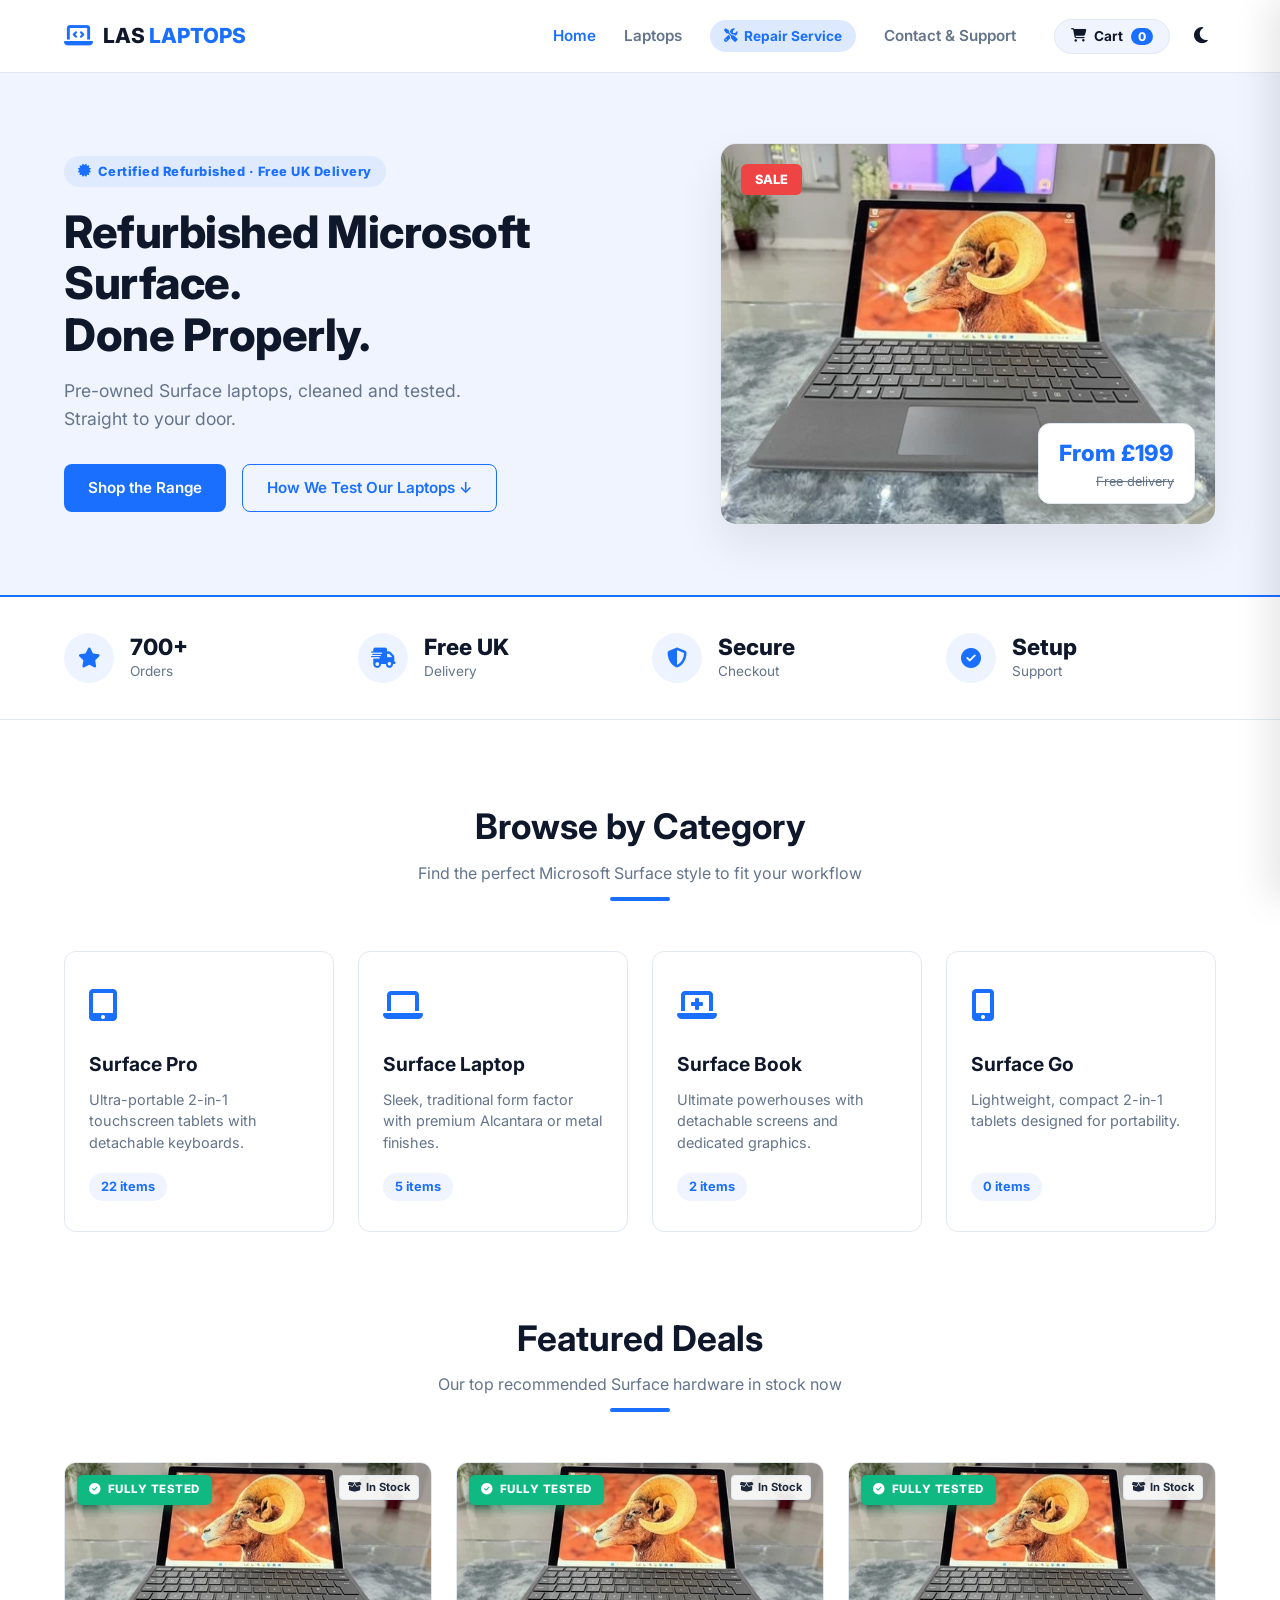
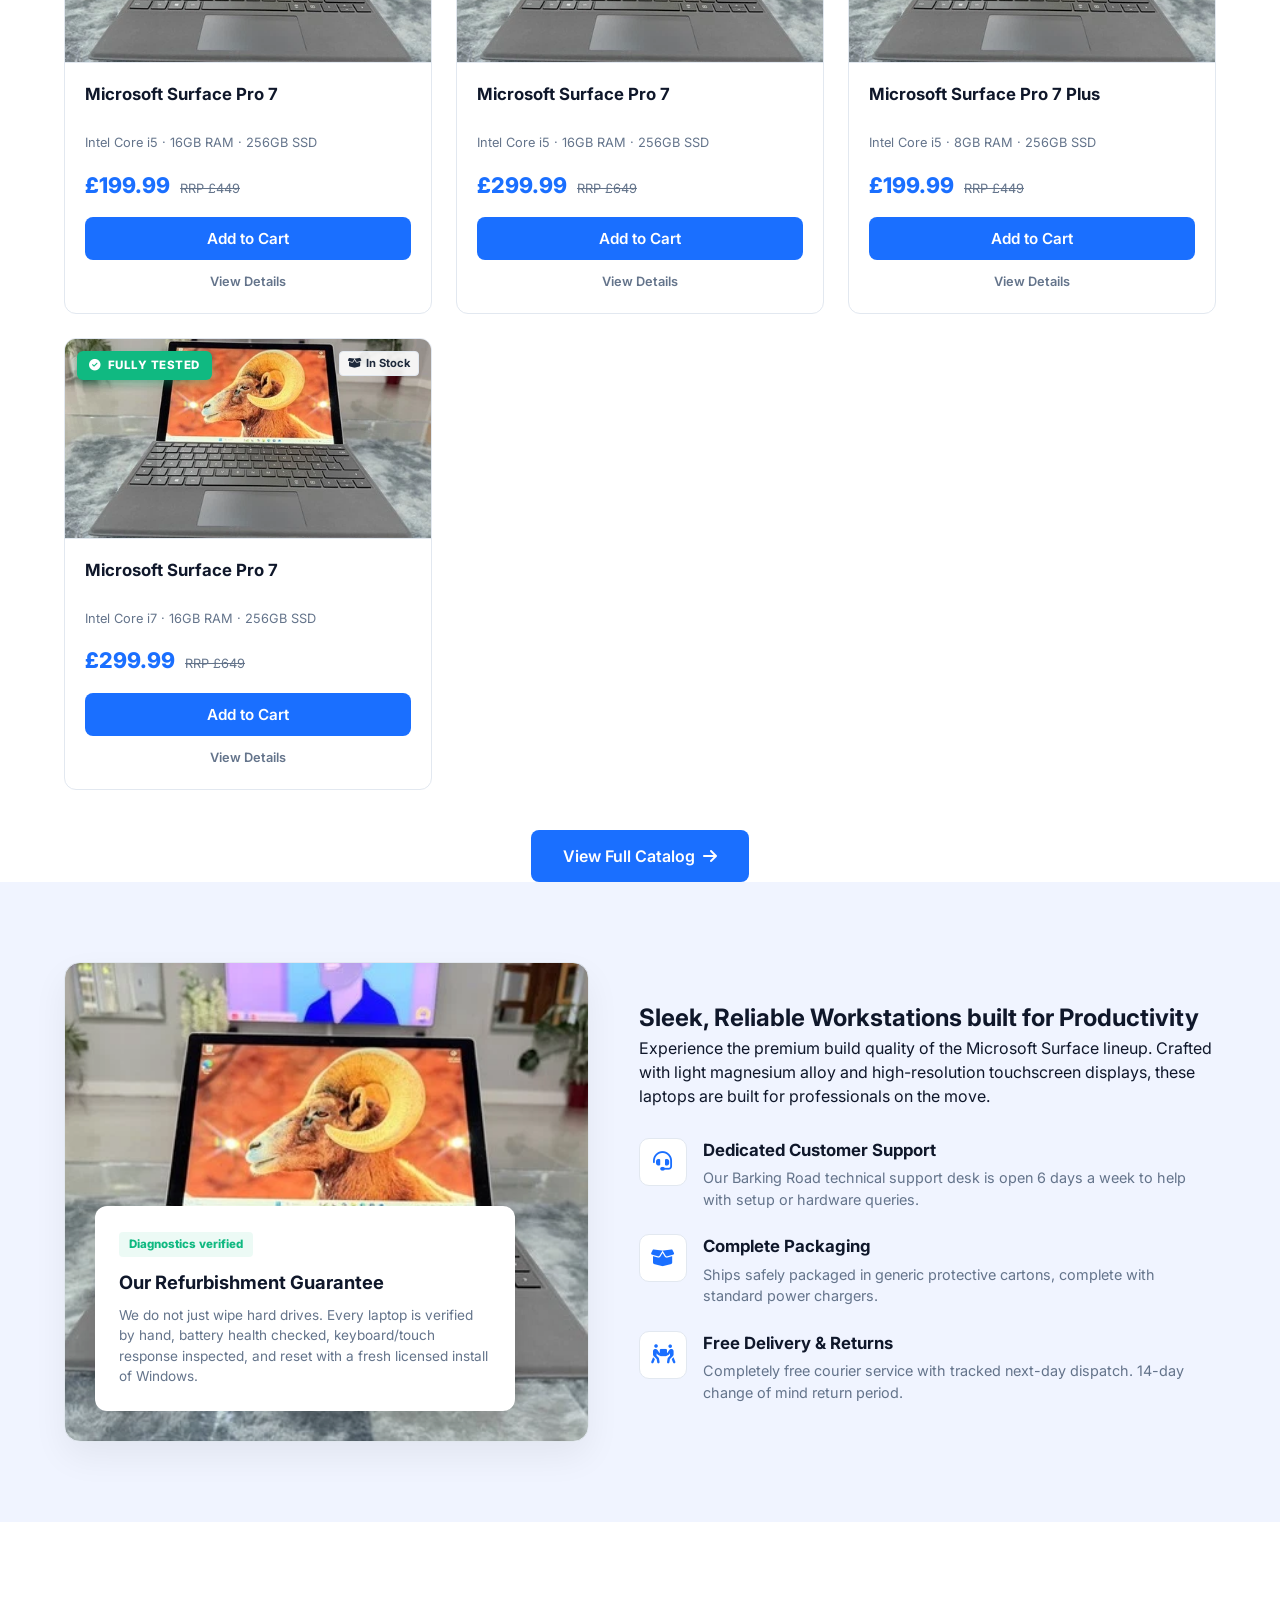
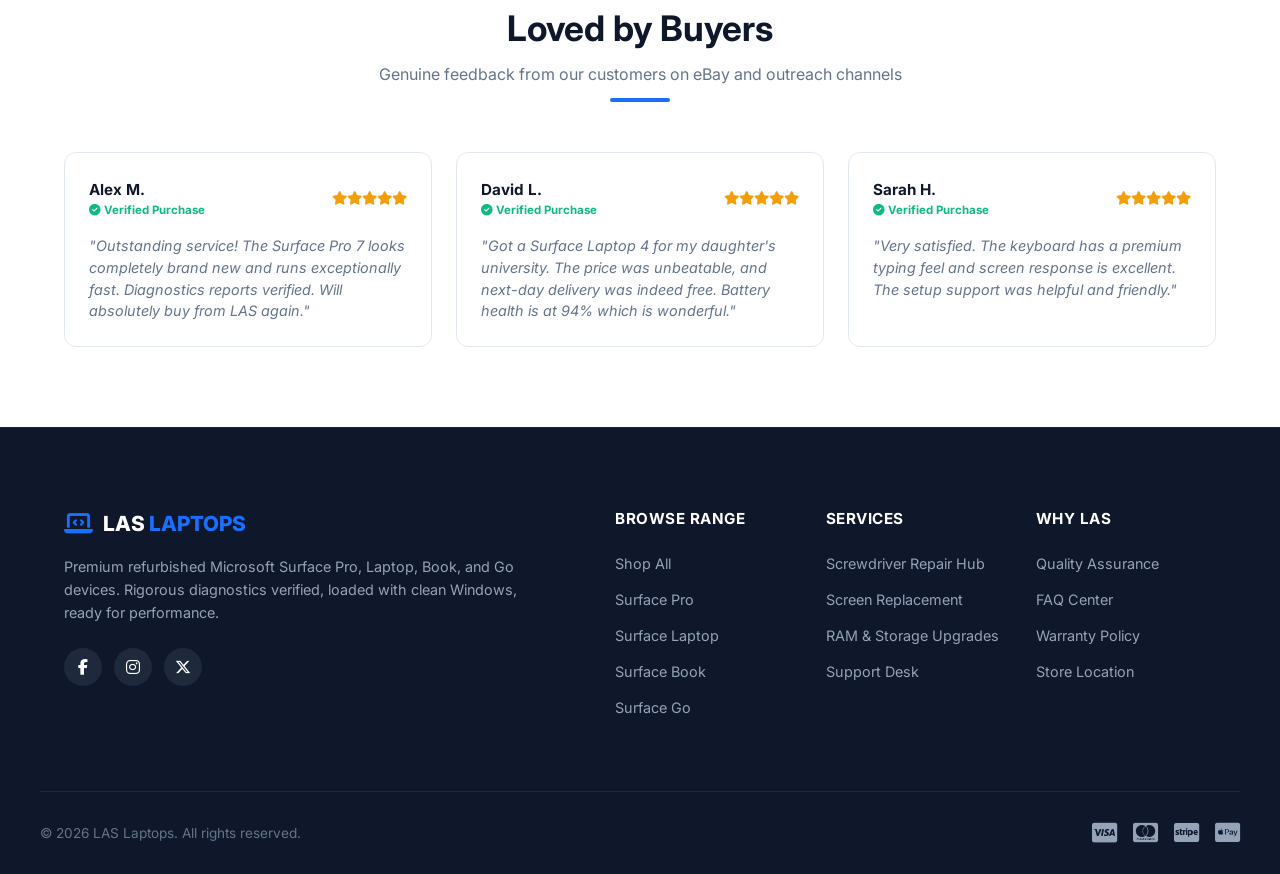
==== index.html @ d1247856 "Refactor: Update hero copy and simplify trust bar labels for a calmer, product-first tone" ====
<!DOCTYPE html>
<html lang="en">
<head>
    <meta charset="UTF-8">
    <meta name="viewport" content="width=device-width, initial-scale=1.0">
    <title>Premium Refurbished Surface Store | LAS Laptops</title>
    <meta name="description" content="Certified premium refurbished Microsoft Surface laptops. Rigorous diagnostics verified, free delivery, and setup support.">
    <!-- Fonts -->
    <link rel="preconnect" href="https://fonts.googleapis.com">
    <link rel="preconnect" href="https://fonts.gstatic.com" crossorigin>
    <link href="https://fonts.googleapis.com/css2?family=Inter:wght@300;400;500;600;700;800&display=swap" rel="stylesheet">
    <!-- Icons -->
    <link rel="stylesheet" href="https://cdnjs.cloudflare.com/ajax/libs/font-awesome/6.4.0/css/all.min.css">
    <link rel="stylesheet" href="style.css">
</head>
<body>

    <!-- Header Navigation -->
    <header class="navbar">
        <div class="container nav-container">
            <a href="index.html" class="logo">
                <i class="fa-solid fa-laptop-code"></i>
                <span>LAS <span class="accent-text">LAPTOPS</span></span>
            </a>
            
            <button class="mobile-menu-toggle" id="menuToggle" aria-label="Toggle Navigation Menu">
                <i class="fa-solid fa-bars"></i>
            </button>

            <nav class="nav-menu" id="navMenu">
                <a href="index.html" class="nav-link active">Home</a>
                <a href="shop.html" class="nav-link ">Laptops</a>
                <a href="../las-tech-repairs/index.html" class="nav-link-repair" target="_blank"><i class="fa-solid fa-screwdriver-wrench"></i> Repair Service</a>
                <a href="contact.html" class="nav-link ">Contact &amp; Support</a>
                <div class="nav-actions">
                    <button class="cart-btn" id="cartToggleBtn">
                        <i class="fa-solid fa-cart-shopping"></i> Cart <span class="cart-count-badge" id="cartBadge">0</span>
                    </button>
                    <button class="theme-toggle-btn" id="themeToggleBtn" aria-label="Toggle Dark Mode">
                        <i class="fa-solid fa-moon"></i>
                    </button>
                </div>
            </nav>
        </div>
    </header>

    <!-- Hero Section -->
    <section class="hero-section">
        <div class="container hero-grid">
            <div class="hero-text-col">
                <span class="hero-badge"><i class="fa-solid fa-certificate"></i> Certified Refurbished &middot; Free UK Delivery</span>
                <h2>Refurbished Microsoft Surface.<br>Done Properly.</h2>
                <p>Pre-owned Surface laptops, cleaned and tested.<br>Straight to your door.</p>
                <div class="hero-cta-group">
                    <a href="shop.html" class="btn btn-primary">Shop the Range</a>
                    <a href="#why-buy" class="btn btn-ghost">How We Test Our Laptops &darr;</a>
                </div>
            </div>
            
            <div class="hero-image-col">
                <div class="hero-image-container">
                    <span class="hero-image-badge">SALE</span>
                    <img src="laptop.jpg" alt="Certified Refurbished Microsoft Surface Pro" class="hero-img">
                    <div class="hero-price-chip">
                        <div class="price-chip-val">From £199</div>
                        <div class="price-chip-rrp">Free delivery</div>
                    </div>
                </div>
            </div>
        </div>
    </section>

    <!-- Trust Bar Section -->
    <section class="trust-bar">
        <div class="container trust-grid">
            <div class="trust-item">
                <div class="trust-icon-circle"><i class="fa-solid fa-star"></i></div>
                <div class="trust-content">
                    <div class="trust-number">700+</div>
                    <div class="trust-label">Orders</div>
                </div>
            </div>
            <div class="trust-item">
                <div class="trust-icon-circle"><i class="fa-solid fa-truck-fast"></i></div>
                <div class="trust-content">
                    <div class="trust-number">Free UK</div>
                    <div class="trust-label">Delivery</div>
                </div>
            </div>
            <div class="trust-item">
                <div class="trust-icon-circle"><i class="fa-solid fa-shield-halved"></i></div>
                <div class="trust-content">
                    <div class="trust-number">Secure</div>
                    <div class="trust-label">Checkout</div>
                </div>
            </div>
            <div class="trust-item">
                <div class="trust-icon-circle"><i class="fa-solid fa-circle-check"></i></div>
                <div class="trust-content">
                    <div class="trust-number">Setup</div>
                    <div class="trust-label">Support</div>
                </div>
            </div>
        </div>
    </section>

    <!-- Shop by Category Section -->
    <section class="categories-section">
        <div class="container">
            <div class="section-title-wrap text-center">
                <h2>Browse by Category</h2>
                <p>Find the perfect Microsoft Surface style to fit your workflow</p>
                <div class="accent-line"></div>
            </div>
            
            <div class="category-grid">
                <a href="surface-pro.html" class="category-card">
                    <div class="cat-icon"><i class="fa-solid fa-tablet-screen-button"></i></div>
                    <h3>Surface Pro</h3>
                    <p>Ultra-portable 2-in-1 touchscreen tablets with detachable keyboards.</p>
                    <span class="cat-count">22 items</span>
                </a>
                <a href="surface-laptop.html" class="category-card">
                    <div class="cat-icon"><i class="fa-solid fa-laptop"></i></div>
                    <h3>Surface Laptop</h3>
                    <p>Sleek, traditional form factor with premium Alcantara or metal finishes.</p>
                    <span class="cat-count">5 items</span>
                </a>
                <a href="surface-book.html" class="category-card">
                    <div class="cat-icon"><i class="fa-solid fa-laptop-medical"></i></div>
                    <h3>Surface Book</h3>
                    <p>Ultimate powerhouses with detachable screens and dedicated graphics.</p>
                    <span class="cat-count">2 items</span>
                </a>
                <a href="surface-go.html" class="category-card">
                    <div class="cat-icon"><i class="fa-solid fa-mobile-screen-button"></i></div>
                    <h3>Surface Go</h3>
                    <p>Lightweight, compact 2-in-1 tablets designed for portability.</p>
                    <span class="cat-count">0 items</span>
                </a>
            </div>
        </div>
    </section>

    <!-- Featured Deals Section -->
    <section class="featured-section">
        <div class="container">
            <div class="section-title-wrap text-center">
                <h2>Featured Deals</h2>
                <p>Our top recommended Surface hardware in stock now</p>
                <div class="accent-line"></div>
            </div>
            
            <div class="product-grid">
                
            <div class="product-card" data-category="pro" data-ram-type="16gb" data-storage-type="256gb" data-cpu-type="i5">
                <div class="card-image-wrapper">
                    <span class="condition-badge excellent"><i class="fa-solid fa-circle-check"></i> Fully Tested</span>
                    <span class="stock-badge"><i class="fa-solid fa-box-open"></i> In Stock</span>
                    <img src="https://i.ebayimg.com/images/g/8-EAAeSwCmBqEbI5/s-l500.webp" alt="Microsoft Surface Pro 7 image" class="card-img" onerror="this.src='laptop.jpg'">
                </div>
                <div class="card-body">
                    <h3 class="card-title">Microsoft Surface Pro 7</h3>
                    <div class="card-specs-summary">Intel Core i5 &middot; 16GB RAM &middot; 256GB SSD</div>
                    <div class="price-row">
                        <span class="price-val">£199.99</span>
                        <span class="price-rrp">RRP £449</span>
                    </div>
                    <div class="card-actions">
                        <button class="add-to-cart-btn btn btn-primary" data-id="63972542" data-title="Microsoft Surface Pro 7" data-price="£199.99" data-image="https://i.ebayimg.com/images/g/8-EAAeSwCmBqEbI5/s-l500.webp">Add to Cart</button>
                        <button class="view-details-link" data-title="Microsoft Surface Pro 7" data-cpu="Intel Core i5" data-ram="16GB RAM" data-storage="256GB SSD" data-condition="Fully Tested &amp; Diagnostic Cleaned" data-price="£199.99" data-rrp="£449" data-image="https://i.ebayimg.com/images/g/8-EAAeSwCmBqEbI5/s-l500.webp">View Details</button>
                    </div>
                </div>
            </div>
    
            <div class="product-card" data-category="pro" data-ram-type="16gb" data-storage-type="256gb" data-cpu-type="i5">
                <div class="card-image-wrapper">
                    <span class="condition-badge excellent"><i class="fa-solid fa-circle-check"></i> Fully Tested</span>
                    <span class="stock-badge"><i class="fa-solid fa-box-open"></i> In Stock</span>
                    <img src="https://i.ebayimg.com/images/g/-NMAAeSwVqBqCMZA/s-l500.webp" alt="Microsoft Surface Pro 7 image" class="card-img" onerror="this.src='laptop.jpg'">
                </div>
                <div class="card-body">
                    <h3 class="card-title">Microsoft Surface Pro 7</h3>
                    <div class="card-specs-summary">Intel Core i5 &middot; 16GB RAM &middot; 256GB SSD</div>
                    <div class="price-row">
                        <span class="price-val">£299.99</span>
                        <span class="price-rrp">RRP £649</span>
                    </div>
                    <div class="card-actions">
                        <button class="add-to-cart-btn btn btn-primary" data-id="8833012" data-title="Microsoft Surface Pro 7" data-price="£299.99" data-image="https://i.ebayimg.com/images/g/-NMAAeSwVqBqCMZA/s-l500.webp">Add to Cart</button>
                        <button class="view-details-link" data-title="Microsoft Surface Pro 7" data-cpu="Intel Core i5" data-ram="16GB RAM" data-storage="256GB SSD" data-condition="Fully Tested &amp; Diagnostic Cleaned" data-price="£299.99" data-rrp="£649" data-image="https://i.ebayimg.com/images/g/-NMAAeSwVqBqCMZA/s-l500.webp">View Details</button>
                    </div>
                </div>
            </div>
    
            <div class="product-card" data-category="pro" data-ram-type="8gb" data-storage-type="256gb" data-cpu-type="i5">
                <div class="card-image-wrapper">
                    <span class="condition-badge excellent"><i class="fa-solid fa-circle-check"></i> Fully Tested</span>
                    <span class="stock-badge"><i class="fa-solid fa-box-open"></i> In Stock</span>
                    <img src="https://i.ebayimg.com/images/g/E4QAAeSwcnFp48Qd/s-l500.webp" alt="Microsoft Surface Pro 7 Plus image" class="card-img" onerror="this.src='laptop.jpg'">
                </div>
                <div class="card-body">
                    <h3 class="card-title">Microsoft Surface Pro 7 Plus</h3>
                    <div class="card-specs-summary">Intel Core i5 &middot; 8GB RAM &middot; 256GB SSD</div>
                    <div class="price-row">
                        <span class="price-val">£199.99</span>
                        <span class="price-rrp">RRP £449</span>
                    </div>
                    <div class="card-actions">
                        <button class="add-to-cart-btn btn btn-primary" data-id="21987517" data-title="Microsoft Surface Pro 7 Plus" data-price="£199.99" data-image="https://i.ebayimg.com/images/g/E4QAAeSwcnFp48Qd/s-l500.webp">Add to Cart</button>
                        <button class="view-details-link" data-title="Microsoft Surface Pro 7 Plus" data-cpu="Intel Core i5" data-ram="8GB RAM" data-storage="256GB SSD" data-condition="Fully Tested &amp; Diagnostic Cleaned" data-price="£199.99" data-rrp="£449" data-image="https://i.ebayimg.com/images/g/E4QAAeSwcnFp48Qd/s-l500.webp">View Details</button>
                    </div>
                </div>
            </div>
    
            <div class="product-card" data-category="pro" data-ram-type="16gb" data-storage-type="256gb" data-cpu-type="i7">
                <div class="card-image-wrapper">
                    <span class="condition-badge excellent"><i class="fa-solid fa-circle-check"></i> Fully Tested</span>
                    <span class="stock-badge"><i class="fa-solid fa-box-open"></i> In Stock</span>
                    <img src="https://i.ebayimg.com/images/g/xScAAeSwCB9p44eX/s-l500.webp" alt="Microsoft Surface Pro 7 image" class="card-img" onerror="this.src='laptop.jpg'">
                </div>
                <div class="card-body">
                    <h3 class="card-title">Microsoft Surface Pro 7</h3>
                    <div class="card-specs-summary">Intel Core i7 &middot; 16GB RAM &middot; 256GB SSD</div>
                    <div class="price-row">
                        <span class="price-val">£299.99</span>
                        <span class="price-rrp">RRP £649</span>
                    </div>
                    <div class="card-actions">
                        <button class="add-to-cart-btn btn btn-primary" data-id="15209810" data-title="Microsoft Surface Pro 7" data-price="£299.99" data-image="https://i.ebayimg.com/images/g/xScAAeSwCB9p44eX/s-l500.webp">Add to Cart</button>
                        <button class="view-details-link" data-title="Microsoft Surface Pro 7" data-cpu="Intel Core i7" data-ram="16GB RAM" data-storage="256GB SSD" data-condition="Fully Tested &amp; Diagnostic Cleaned" data-price="£299.99" data-rrp="£649" data-image="https://i.ebayimg.com/images/g/xScAAeSwCB9p44eX/s-l500.webp">View Details</button>
                    </div>
                </div>
            </div>
    
            </div>
            
            <div class="text-center section-action">
                <a href="shop.html" class="btn btn-primary btn-large">View Full Catalog <i class="fa-solid fa-arrow-right"></i></a>
            </div>
        </div>
    </section>

    <!-- Trust / Why Buy Section -->
    <section class="why-buy-section" id="why-buy">
        <div class="container why-grid">
            <div class="why-image-col">
                <div class="why-card">
                    <div class="why-badge">Diagnostics verified</div>
                    <h4>Our Refurbishment Guarantee</h4>
                    <p>We do not just wipe hard drives. Every laptop is verified by hand, battery health checked, keyboard/touch response inspected, and reset with a fresh licensed install of Windows.</p>
                </div>
            </div>
            
            <div class="why-content-col">
                <h2>Sleek, Reliable Workstations built for Productivity</h2>
                <p>Experience the premium build quality of the Microsoft Surface lineup. Crafted with light magnesium alloy and high-resolution touchscreen displays, these laptops are built for professionals on the move.</p>
                
                <div class="benefit-rows">
                    <div class="benefit-row">
                        <div class="benefit-icon"><i class="fa-solid fa-headset"></i></div>
                        <div>
                            <h4>Dedicated Customer Support</h4>
                            <p>Our Barking Road technical support desk is open 6 days a week to help with setup or hardware queries.</p>
                        </div>
                    </div>
                    <div class="benefit-row">
                        <div class="benefit-icon"><i class="fa-solid fa-box-open"></i></div>
                        <div>
                            <h4>Complete Packaging</h4>
                            <p>Ships safely packaged in generic protective cartons, complete with standard power chargers.</p>
                        </div>
                    </div>
                    <div class="benefit-row">
                        <div class="benefit-icon"><i class="fa-solid fa-people-carry-box"></i></div>
                        <div>
                            <h4>Free Delivery &amp; Returns</h4>
                            <p>Completely free courier service with tracked next-day dispatch. 14-day change of mind return period.</p>
                        </div>
                    </div>
                </div>
            </div>
        </div>
    </section>

    <!-- Reviews Section -->
    <section class="reviews-section">
        <div class="container">
            <div class="section-title-wrap text-center">
                <h2>Loved by Buyers</h2>
                <p>Genuine feedback from our customers on eBay and outreach channels</p>
                <div class="accent-line"></div>
            </div>
            
            <div class="reviews-grid">
                <div class="review-card">
                    <div class="review-header">
                        <div class="reviewer-info">
                            <span class="reviewer-name">Alex M.</span>
                            <span class="review-verified"><i class="fa-solid fa-circle-check"></i> Verified Purchase</span>
                        </div>
                        <div class="review-rating"><i class="fa-solid fa-star"></i><i class="fa-solid fa-star"></i><i class="fa-solid fa-star"></i><i class="fa-solid fa-star"></i><i class="fa-solid fa-star"></i></div>
                    </div>
                    <p class="review-text">"Outstanding service! The Surface Pro 7 looks completely brand new and runs exceptionally fast. Diagnostics reports verified. Will absolutely buy from LAS again."</p>
                </div>
                
                <div class="review-card">
                    <div class="review-header">
                        <div class="reviewer-info">
                            <span class="reviewer-name">David L.</span>
                            <span class="review-verified"><i class="fa-solid fa-circle-check"></i> Verified Purchase</span>
                        </div>
                        <div class="review-rating"><i class="fa-solid fa-star"></i><i class="fa-solid fa-star"></i><i class="fa-solid fa-star"></i><i class="fa-solid fa-star"></i><i class="fa-solid fa-star"></i></div>
                    </div>
                    <p class="review-text">"Got a Surface Laptop 4 for my daughter's university. The price was unbeatable, and next-day delivery was indeed free. Battery health is at 94% which is wonderful."</p>
                </div>
                
                <div class="review-card">
                    <div class="review-header">
                        <div class="reviewer-info">
                            <span class="reviewer-name">Sarah H.</span>
                            <span class="review-verified"><i class="fa-solid fa-circle-check"></i> Verified Purchase</span>
                        </div>
                        <div class="review-rating"><i class="fa-solid fa-star"></i><i class="fa-solid fa-star"></i><i class="fa-solid fa-star"></i><i class="fa-solid fa-star"></i><i class="fa-solid fa-star"></i></div>
                    </div>
                    <p class="review-text">"Very satisfied. The keyboard has a premium typing feel and screen response is excellent. The setup support was helpful and friendly."</p>
                </div>
            </div>
        </div>
    </section>
    
    <!-- Footer Section -->
    <footer class="footer">
        <div class="container footer-grid">
            <div class="footer-col brand-col">
                <a href="index.html" class="footer-logo">
                    <i class="fa-solid fa-laptop-code"></i>
                    <span>LAS <span class="accent-text">LAPTOPS</span></span>
                </a>
                <p class="footer-desc">Premium refurbished Microsoft Surface Pro, Laptop, Book, and Go devices. Rigorous diagnostics verified, loaded with clean Windows, ready for performance.</p>
                <div class="social-links">
                    <a href="#" aria-label="Facebook"><i class="fa-brands fa-facebook-f"></i></a>
                    <a href="#" aria-label="Instagram"><i class="fa-brands fa-instagram"></i></a>
                    <a href="#" aria-label="Twitter"><i class="fa-brands fa-x-twitter"></i></a>
                </div>
            </div>
            
            <div class="footer-right-col">
                <div class="footer-col">
                    <h4>Browse Range</h4>
                    <ul class="footer-links">
                        <li><a href="shop.html">Shop All</a></li>
                        <li><a href="surface-pro.html">Surface Pro</a></li>
                        <li><a href="surface-laptop.html">Surface Laptop</a></li>
                        <li><a href="surface-book.html">Surface Book</a></li>
                        <li><a href="surface-go.html">Surface Go</a></li>
                    </ul>
                </div>
                
                <div class="footer-col">
                    <h4>Services</h4>
                    <ul class="footer-links">
                        <li><a href="../las-tech-repairs/index.html">Screwdriver Repair Hub</a></li>
                        <li><a href="../las-tech-repairs/laptop-screen.html">Screen Replacement</a></li>
                        <li><a href="../las-tech-repairs/slow-performance.html">RAM &amp; Storage Upgrades</a></li>
                        <li><a href="contact.html">Support Desk</a></li>
                    </ul>
                </div>
                
                <div class="footer-col">
                    <h4>Why LAS</h4>
                    <ul class="footer-links">
                        <li><a href="index.html#why-buy">Quality Assurance</a></li>
                        <li><a href="contact.html#faqs">FAQ Center</a></li>
                        <li><a href="contact.html">Warranty Policy</a></li>
                        <li><a href="contact.html">Store Location</a></li>
                    </ul>
                </div>
            </div>
        </div>
        
        <div class="container footer-bottom">
            <div class="footer-bottom-content">
                <p>&copy; 2026 LAS Laptops. All rights reserved.</p>
                <div class="payment-methods">
                    <i class="fa-brands fa-cc-visa"></i>
                    <i class="fa-brands fa-cc-mastercard"></i>
                    <i class="fa-brands fa-cc-stripe"></i>
                    <i class="fa-brands fa-cc-apple-pay"></i>
                </div>
            </div>
        </div>
    </footer>

    <!-- Cart Drawer -->
    <div class="cart-overlay" id="cartOverlay"></div>
    <div class="cart-drawer" id="cartDrawer">
        <div class="cart-header">
            <h3>Shopping Cart (<span id="cartCountHeader">0</span>)</h3>
            <button class="cart-close" id="cartDrawerClose" aria-label="Close Cart"><i class="fa-solid fa-xmark"></i></button>
        </div>
        
        <div class="cart-items-wrapper" id="cartItemsList">
            <!-- Dynamically populated -->
            <div class="cart-empty-message">Your cart is empty.</div>
        </div>
        
        <div class="cart-footer">
            <div class="cart-summary-row">
                <span>Subtotal</span>
                <span class="cart-subtotal-val" id="cartSubtotal">£0.00</span>
            </div>
            <p class="cart-disclaimer">Free next-day delivery applied. Taxes calculated at checkout.</p>
            <button class="checkout-btn" id="stripeCheckoutBtn">Proceed to Checkout <i class="fa-solid fa-arrow-right"></i></button>
        </div>
    </div>

    <!-- Product Detail Modal -->
    <div class="details-modal" id="detailsModal">
        <div class="modal-content">
            <button class="modal-close" id="modalCloseBtn" aria-label="Close Details"><i class="fa-solid fa-xmark"></i></button>
            <div class="modal-grid">
                <div class="modal-image-col">
                    <img id="modalProductImage" src="laptop.jpg" alt="Product Image">
                </div>
                <div class="modal-info-col">
                    <span class="modal-badge"><i class="fa-solid fa-circle-check"></i> Fully Tested</span>
                    <h3 id="modalTitle">Microsoft Surface Laptop</h3>
                    <div class="modal-price-row">
                        <span class="modal-price" id="modalPrice">£299.99</span>
                        <span class="modal-rrp" id="modalRrp">RRP £649</span>
                    </div>
                    
                    <div class="specs-box">
                        <h4>Diagnostics &amp; Hardware Specs</h4>
                        <ul class="specs-list">
                            <li><i class="fa-solid fa-microchip"></i> <strong>Processor:</strong> <span id="modalCpu">Intel Core i5</span></li>
                            <li><i class="fa-solid fa-memory"></i> <strong>Memory:</strong> <span id="modalRam">16GB RAM</span></li>
                            <li><i class="fa-solid fa-hard-drive"></i> <strong>Storage:</strong> <span id="modalStorage">256GB SSD</span></li>
                            <li><i class="fa-solid fa-shield"></i> <strong>Diagnostics:</strong> <span id="modalCondition">Rigorous Verification Complete</span></li>
                            <li><i class="fa-solid fa-circle-check"></i> <strong>OS:</strong> <span>Windows pre-installed &amp; activated</span></li>
                            <li><i class="fa-solid fa-truck-fast"></i> <strong>Delivery:</strong> <span>Free Next-Day Shipping</span></li>
                        </ul>
                    </div>

                    <button class="btn btn-primary modal-add-btn" id="modalAddBtn">Add to Cart</button>
                </div>
            </div>
        </div>
    </div>

    <!-- Cart Script -->
    <script>
        // Shared Shopping Cart Logic
        let cart = JSON.parse(localStorage.getItem('las_cart')) || [];

        const cartToggleBtn = document.getElementById('cartToggleBtn');
        const cartDrawer = document.getElementById('cartDrawer');
        const cartDrawerClose = document.getElementById('cartDrawerClose');
        const cartOverlay = document.getElementById('cartOverlay');
        const cartBadge = document.getElementById('cartBadge');
        const cartCountHeader = document.getElementById('cartCountHeader');
        const cartItemsList = document.getElementById('cartItemsList');
        const cartSubtotal = document.getElementById('cartSubtotal');
        const stripeCheckoutBtn = document.getElementById('stripeCheckoutBtn');

        const detailsModal = document.getElementById('detailsModal');
        const modalCloseBtn = document.getElementById('modalCloseBtn');
        const modalTitle = document.getElementById('modalTitle');
        const modalCpu = document.getElementById('modalCpu');
        const modalRam = document.getElementById('modalRam');
        const modalStorage = document.getElementById('modalStorage');
        const modalCondition = document.getElementById('modalCondition');
        const modalPrice = document.getElementById('modalPrice');
        const modalRrp = document.getElementById('modalRrp');
        const modalProductImage = document.getElementById('modalProductImage');
        const modalAddBtn = document.getElementById('modalAddBtn');

        const themeToggleBtn = document.getElementById('themeToggleBtn');
        const menuToggle = document.getElementById('menuToggle');
        const navMenu = document.getElementById('navMenu');

        // Theme Switcher
        if (localStorage.getItem('las_theme') === 'dark') {
            document.body.classList.add('dark');
            themeToggleBtn.innerHTML = '<i class="fa-solid fa-sun"></i>';
        }

        themeToggleBtn.addEventListener('click', () => {
            document.body.classList.toggle('dark');
            if (document.body.classList.contains('dark')) {
                localStorage.setItem('las_theme', 'dark');
                themeToggleBtn.innerHTML = '<i class="fa-solid fa-sun"></i>';
            } else {
                localStorage.setItem('las_theme', 'light');
                themeToggleBtn.innerHTML = '<i class="fa-solid fa-moon"></i>';
            }
        });

        // Mobile Nav Menu
        menuToggle.addEventListener('click', () => {
            navMenu.classList.toggle('active');
            menuToggle.querySelector('i').classList.toggle('fa-bars');
            menuToggle.querySelector('i').classList.toggle('fa-xmark');
        });

        function saveCart() {
            localStorage.setItem('las_cart', JSON.stringify(cart));
            updateCartUI();
        }

        function addToCart(id, title, price, image) {
            const priceVal = parseFloat(price.replace('£', ''));
            const existingIndex = cart.findIndex(item => item.id === id);
            
            if (existingIndex > -1) {
                cart[existingIndex].quantity += 1;
            } else {
                cart.push({ id, title, price: priceVal, image, quantity: 1 });
            }

            // Animate Badge
            cartBadge.classList.remove('pulse-anim');
            void cartBadge.offsetWidth; // Trigger reflow
            cartBadge.classList.add('pulse-anim');

            saveCart();
            openCartDrawer();
        }

        function removeFromCart(id) {
            cart = cart.filter(item => item.id !== id);
            saveCart();
        }

        function updateQuantity(id, change) {
            const index = cart.findIndex(item => item.id === id);
            if (index > -1) {
                cart[index].quantity += change;
                if (cart[index].quantity <= 0) {
                    cart.splice(index, 1);
                }
                saveCart();
            }
        }

        function updateCartUI() {
            const totalItems = cart.reduce((sum, item) => sum + item.quantity, 0);
            cartBadge.textContent = totalItems;
            cartCountHeader.textContent = totalItems;

            if (cart.length === 0) {
                cartItemsList.innerHTML = '<div class="cart-empty-message">Your cart is empty.</div>';
                cartSubtotal.textContent = '£0.00';
                return;
            }

            let subtotal = 0;
            let listHTML = '';

            cart.forEach(item => {
                const itemTotal = item.price * item.quantity;
                subtotal += itemTotal;
                listHTML += `
                    <div class="cart-item">
                        <img src="${item.image}" alt="${item.title}" onerror="this.src='laptop.jpg'">
                        <div class="cart-item-info">
                            <h5>${item.title}</h5>
                            <div class="cart-item-price">£${item.price.toFixed(2)}</div>
                            <div class="cart-item-qty-row">
                                <button class="qty-btn" onclick="updateQuantity('${item.id}', -1)">-</button>
                                <span>${item.quantity}</span>
                                <button class="qty-btn" onclick="updateQuantity('${item.id}', 1)">+</button>
                            </div>
                        </div>
                        <button class="cart-item-remove" onclick="removeFromCart('${item.id}')" aria-label="Remove item"><i class="fa-solid fa-trash-can"></i></button>
                    </div>
                `;
            });

            cartItemsList.innerHTML = listHTML;
            cartSubtotal.textContent = `£${subtotal.toFixed(2)}`;
        }

        function openCartDrawer() {
            cartDrawer.classList.add('open');
            cartOverlay.classList.add('active');
        }

        function closeCartDrawer() {
            cartDrawer.classList.remove('open');
            cartOverlay.classList.remove('active');
        }

        cartToggleBtn.addEventListener('click', openCartDrawer);
        cartDrawerClose.addEventListener('click', closeCartDrawer);
        cartOverlay.addEventListener('click', closeCartDrawer);

        // Bind standard card add to cart buttons
        document.querySelectorAll('.add-to-cart-btn').forEach(btn => {
            btn.addEventListener('click', () => {
                const id = btn.getAttribute('data-id');
                const title = btn.getAttribute('data-title');
                const price = btn.getAttribute('data-price');
                const image = btn.getAttribute('data-image');
                addToCart(id, title, price, image);
            });
        });

        stripeCheckoutBtn.addEventListener('click', () => {
            if (cart.length === 0) {
                alert('Your cart is empty.');
                return;
            }
            alert(`Connecting securely to Stripe to complete purchase of ${cartSubtotal.textContent}...`);
        });

        // 6. SPEC MODAL LOGIC
        let modalActiveProduct = {};

        document.querySelectorAll('.view-details-link').forEach(link => {
            link.addEventListener('click', () => {
                const card = link.closest('.product-card');
                const addBtn = card.querySelector('.add-to-cart-btn');
                
                modalActiveProduct = {
                    id: addBtn.getAttribute('data-id'),
                    title: addBtn.getAttribute('data-title'),
                    price: addBtn.getAttribute('data-price'),
                    image: addBtn.getAttribute('data-image')
                };

                modalTitle.textContent = link.getAttribute('data-title');
                modalCpu.textContent = link.getAttribute('data-cpu');
                modalRam.textContent = link.getAttribute('data-ram');
                modalStorage.textContent = link.getAttribute('data-storage');
                modalCondition.textContent = link.getAttribute('data-condition');
                modalPrice.textContent = link.getAttribute('data-price');
                modalRrp.textContent = 'RRP ' + link.getAttribute('data-rrp');
                modalProductImage.src = link.getAttribute('data-image');

                detailsModal.classList.add('active');
            });
        });

        function closeDetailsModal() {
            detailsModal.classList.remove('active');
        }

        modalCloseBtn.addEventListener('click', closeDetailsModal);
        detailsModal.addEventListener('click', (e) => {
            if (e.target === detailsModal) closeDetailsModal();
        });

        modalAddBtn.addEventListener('click', () => {
            addToCart(
                modalActiveProduct.id,
                modalActiveProduct.title,
                modalActiveProduct.price,
                modalActiveProduct.image
            );
            closeDetailsModal();
        });

        // Initial trigger
        saveCart();
    </script>
</body>
</html>
---- style.css ----
/* CSS VARIABLE SYSTEM */
:root {
    --bg-body: #ffffff;
    --bg-card: #ffffff;
    --bg-section: #f0f4ff;
    --border-color: #e2e8f0;
    
    --primary: #1A6FFF;
    --primary-hover: #0f58d6;
    --primary-glow: rgba(26, 111, 255, 0.15);
    
    --text-main: #0f172a;
    --text-muted: #64748b;
    
    --badge-excellent-bg: rgba(16, 185, 129, 0.08);
    --badge-excellent-text: #10b981;
    --badge-like-new-bg: rgba(26, 111, 255, 0.08);
    --badge-like-new-text: #1A6FFF;
    --badge-good-bg: rgba(245, 158, 11, 0.08);
    --badge-good-text: #f59e0b;
    
    --font-family: 'Inter', sans-serif;
}

body.dark {
    --bg-body: #0f0f0f;
    --bg-card: #181818;
    --bg-section: #191c25;
    --border-color: #2b2b2b;
    
    --text-main: #f8fafc;
    --text-muted: #94a3b8;
    
    --badge-excellent-bg: rgba(16, 185, 129, 0.15);
    --badge-like-new-bg: rgba(26, 111, 255, 0.15);
    --badge-good-bg: rgba(245, 158, 11, 0.15);
}

/* RESET & CORE GLOBALS */
* {
    margin: 0;
    padding: 0;
    box-sizing: border-box;
}

html {
    scroll-behavior: smooth;
}

body {
    background-color: var(--bg-body);
    color: var(--text-main);
    font-family: var(--font-family);
    line-height: 1.5;
    transition: background-color 0.3s ease, color 0.3s ease;
}

.container {
    max-width: 1200px;
    margin: 0 auto;
    padding: 0 24px;
}

.text-center {
    text-align: center;
}

.accent-text {
    color: var(--primary);
}

.accent-line {
    width: 60px;
    height: 4px;
    background-color: var(--primary);
    margin: 12px auto 0;
    border-radius: 2px;
}

/* BUTTONS */
.btn {
    display: inline-flex;
    align-items: center;
    justify-content: center;
    gap: 8px;
    padding: 12px 24px;
    font-weight: 600;
    font-size: 0.95rem;
    border-radius: 8px;
    text-decoration: none;
    cursor: pointer;
    transition: all 0.2s ease;
    font-family: var(--font-family);
}

.btn-primary {
    background-color: var(--primary);
    color: #ffffff;
    border: none;
}

.btn-primary:hover {
    background-color: var(--primary-hover);
    box-shadow: 0 4px 12px var(--primary-glow);
}

.btn-ghost {
    background-color: transparent;
    color: var(--primary);
    border: 1px solid var(--primary);
}

.btn-ghost:hover {
    background-color: var(--primary-glow);
}

.btn-large {
    padding: 14px 32px;
    font-size: 1rem;
}

/* NAVBAR NAVIGATION */
.navbar {
    position: sticky;
    top: 0;
    background-color: rgba(255, 255, 255, 0.85);
    backdrop-filter: blur(10px);
    -webkit-backdrop-filter: blur(10px);
    border-bottom: 1px solid var(--border-color);
    z-index: 100;
    transition: background-color 0.3s ease, border-color 0.3s ease;
}

body.dark .navbar {
    background-color: rgba(15, 15, 15, 0.85);
}

.nav-container {
    display: flex;
    justify-content: space-between;
    align-items: center;
    height: 72px;
}

.logo {
    display: flex;
    align-items: center;
    gap: 10px;
    font-size: 1.3rem;
    font-weight: 800;
    color: var(--text-main);
    text-decoration: none;
}

.logo i {
    color: var(--primary);
    font-size: 1.45rem;
}

.mobile-menu-toggle {
    display: none;
    background: none;
    border: none;
    color: var(--text-main);
    font-size: 1.5rem;
    cursor: pointer;
}

.nav-menu {
    display: flex;
    align-items: center;
    gap: 28px;
}

.nav-link {
    color: var(--text-muted);
    text-decoration: none;
    font-weight: 600;
    font-size: 0.95rem;
    transition: color 0.2s ease;
}

.nav-link:hover, .nav-link.active {
    color: var(--primary);
}

.nav-link-repair {
    display: flex;
    align-items: center;
    gap: 6px;
    background-color: var(--primary-glow);
    color: var(--primary);
    text-decoration: none;
    padding: 6px 14px;
    border-radius: 20px;
    font-weight: 700;
    font-size: 0.85rem;
    transition: all 0.2s ease;
}

.nav-link-repair:hover {
    background-color: var(--primary);
    color: #ffffff;
}

.nav-actions {
    display: flex;
    align-items: center;
    gap: 16px;
    margin-left: 10px;
}

.cart-btn {
    position: relative;
    display: flex;
    align-items: center;
    gap: 8px;
    background-color: var(--bg-section);
    border: 1px solid var(--border-color);
    color: var(--text-main);
    padding: 8px 16px;
    border-radius: 20px;
    font-family: var(--font-family);
    font-weight: 700;
    font-size: 0.85rem;
    cursor: pointer;
    transition: all 0.2s ease;
}

.cart-btn:hover {
    border-color: var(--primary);
    color: var(--primary);
}

.cart-count-badge {
    background-color: var(--primary);
    color: #ffffff;
    padding: 1px 7px;
    border-radius: 10px;
    font-size: 0.75rem;
    font-weight: 800;
}

.theme-toggle-btn {
    background: none;
    border: none;
    color: var(--text-main);
    font-size: 1.15rem;
    cursor: pointer;
    display: flex;
    align-items: center;
    justify-content: center;
    padding: 8px;
    border-radius: 50%;
    transition: background-color 0.2s ease;
}

.theme-toggle-btn:hover {
    background-color: var(--border-color);
}

/* HERO SECTION */
.hero-section {
    padding: 70px 0;
    background-color: var(--bg-section);
    transition: background-color 0.3s ease;
}

.hero-grid {
    display: grid;
    grid-template-columns: 1.1fr 0.9fr;
    align-items: center;
    gap: 50px;
}

.hero-text-col {
    display: flex;
    flex-direction: column;
    align-items: flex-start;
}

.hero-badge {
    display: flex;
    align-items: center;
    gap: 6px;
    background-color: rgba(26, 111, 255, 0.08);
    color: var(--primary);
    font-size: 0.8rem;
    font-weight: 800;
    padding: 6px 14px;
    border-radius: 20px;
    margin-bottom: 20px;
    letter-spacing: 0.5px;
}

.hero-text-col h2 {
    font-size: 2.8rem;
    font-weight: 800;
    line-height: 1.15;
    margin-bottom: 16px;
    letter-spacing: -0.5px;
}

.hero-text-col p {
    color: var(--text-muted);
    font-size: 1.1rem;
    margin-bottom: 30px;
    line-height: 1.6;
}

.hero-cta-group {
    display: flex;
    gap: 16px;
}

.hero-image-container {
    position: relative;
    border-radius: 16px;
    overflow: hidden;
    box-shadow: 0 20px 45px rgba(0, 0, 0, 0.08);
    border: 1px solid var(--border-color);
}

.hero-img {
    width: 100%;
    height: 380px;
    object-fit: cover;
    display: block;
}

.hero-image-badge {
    position: absolute;
    top: 20px;
    left: 20px;
    background-color: #ef4444;
    color: #ffffff;
    font-size: 0.8rem;
    font-weight: 800;
    padding: 6px 14px;
    border-radius: 6px;
    z-index: 2;
}

.hero-price-chip {
    position: absolute;
    bottom: 20px;
    right: 20px;
    background-color: var(--bg-card);
    border: 1px solid var(--border-color);
    padding: 12px 20px;
    border-radius: 12px;
    box-shadow: 0 10px 25px rgba(0,0,0,0.15);
    z-index: 2;
    text-align: right;
}

.price-chip-val {
    font-size: 1.4rem;
    font-weight: 800;
    color: var(--primary);
}

.price-chip-rrp {
    font-size: 0.8rem;
    color: var(--text-muted);
    text-decoration: line-through;
    margin-top: 2px;
}

/* TRUST BAR */
.trust-bar {
    background-color: var(--bg-card);
    border-top: 2px solid var(--primary);
    border-bottom: 1px solid var(--border-color);
    padding: 36px 0;
}

.trust-grid {
    display: grid;
    grid-template-columns: repeat(4, 1fr);
    gap: 24px;
}

.trust-item {
    display: flex;
    align-items: center;
    gap: 16px;
}

.trust-icon-circle {
    width: 50px;
    height: 50px;
    border-radius: 50%;
    background-color: rgba(26, 111, 255, 0.08);
    display: flex;
    align-items: center;
    justify-content: center;
    color: var(--primary);
    font-size: 1.25rem;
    flex-shrink: 0;
}

.trust-number {
    font-size: 1.4rem;
    font-weight: 800;
    line-height: 1.2;
}

.trust-label {
    font-size: 0.85rem;
    color: var(--text-muted);
}

/* CATEGORIES ROW */
.categories-section {
    padding: 80px 0;
    background-color: var(--bg-body);
}

.section-title-wrap {
    margin-bottom: 50px;
}

.section-title-wrap h2 {
    font-size: 2.2rem;
    font-weight: 700;
}

.section-title-wrap p {
    color: var(--text-muted);
    margin-top: 8px;
}

.category-grid {
    display: grid;
    grid-template-columns: repeat(4, 1fr);
    gap: 24px;
}

.category-card {
    background-color: var(--bg-card);
    border: 1px solid var(--border-color);
    border-radius: 12px;
    padding: 30px 24px;
    text-decoration: none;
    color: var(--text-main);
    transition: all 0.3s ease;
    display: flex;
    flex-direction: column;
    align-items: flex-start;
}

.category-card:hover {
    transform: translateY(-5px);
    border-color: var(--primary);
    box-shadow: 0 10px 30px rgba(0,0,0,0.05);
}

.cat-icon {
    font-size: 2rem;
    color: var(--primary);
    margin-bottom: 20px;
}

.category-card h3 {
    font-size: 1.2rem;
    font-weight: 700;
    margin-bottom: 10px;
}

.category-card p {
    font-size: 0.9rem;
    color: var(--text-muted);
    line-height: 1.5;
    margin-bottom: 20px;
    flex-grow: 1;
}

.cat-count {
    background-color: var(--bg-section);
    color: var(--primary);
    font-size: 0.8rem;
    font-weight: 700;
    padding: 4px 12px;
    border-radius: 20px;
}

/* PRODUCT SECTION & MULTI-PAGE LAYOUT */
.store-section {
    padding: 70px 0;
}

.store-header {
    margin-bottom: 30px;
}

.store-header h2 {
    font-size: 2.2rem;
    font-weight: 700;
}

.store-subtitle {
    color: var(--text-muted);
    font-size: 1.05rem;
    margin-top: 8px;
}

.shop-layout {
    display: grid;
    grid-template-columns: 280px 1fr;
    gap: 30px;
    margin-top: 40px;
}

.shop-sidebar {
    background-color: var(--bg-card);
    border: 1px solid var(--border-color);
    border-radius: 12px;
    padding: 24px;
    align-self: start;
}

.sidebar-widget {
    margin-bottom: 24px;
    border-bottom: 1px solid var(--border-color);
    padding-bottom: 20px;
}

.sidebar-widget:last-child {
    border-bottom: none;
    margin-bottom: 0;
    padding-bottom: 0;
}

.sidebar-widget h4 {
    font-size: 0.95rem;
    font-weight: 700;
    margin-bottom: 12px;
    color: var(--text-main);
    text-transform: uppercase;
    letter-spacing: 0.5px;
}

.sidebar-links {
    display: flex;
    flex-direction: column;
    gap: 8px;
}

.sidebar-link {
    color: var(--text-muted);
    text-decoration: none;
    font-size: 0.9rem;
    font-weight: 500;
    display: flex;
    align-items: center;
    justify-content: space-between;
    padding: 6px 0;
    transition: all 0.2s ease;
}

.sidebar-link:hover, .sidebar-link.active {
    color: var(--primary);
    font-weight: 700;
}

.sidebar-link .count {
    background-color: var(--bg-section);
    color: var(--text-muted);
    font-size: 0.75rem;
    padding: 2px 8px;
    border-radius: 20px;
    font-weight: 600;
}

.sidebar-link.active .count {
    background-color: var(--primary);
    color: #ffffff;
}

.filter-options {
    display: flex;
    flex-direction: column;
    gap: 8px;
}

.filter-checkbox-label {
    display: flex;
    align-items: center;
    gap: 10px;
    font-size: 0.9rem;
    color: var(--text-muted);
    cursor: pointer;
    user-select: none;
}

.filter-checkbox-label input {
    width: 16px;
    height: 16px;
    accent-color: var(--primary);
    cursor: pointer;
}

.filter-checkbox-label:hover {
    color: var(--text-main);
}

.trust-widget {
    background-color: var(--bg-section);
    border-radius: 8px;
    padding: 16px;
    border: none;
}

.trust-widget-content {
    text-align: center;
}

.trust-widget-content i {
    font-size: 1.8rem;
    color: var(--primary);
    margin-bottom: 10px;
}

.trust-widget-content h5 {
    font-size: 0.95rem;
    font-weight: 700;
    margin-bottom: 6px;
}

.trust-widget-content p {
    font-size: 0.8rem;
    color: var(--text-muted);
    line-height: 1.4;
}

.shop-main {
    display: flex;
    flex-direction: column;
}

.filter-sort-bar {
    display: flex;
    justify-content: space-between;
    align-items: center;
    margin-bottom: 24px;
    gap: 20px;
    padding-bottom: 12px;
    border-bottom: 1px solid var(--border-color);
}

.results-count {
    font-weight: 600;
    color: var(--text-muted);
    font-size: 0.95rem;
}

.sort-selector-wrapper {
    display: flex;
    align-items: center;
    gap: 8px;
    font-size: 0.9rem;
}

.sort-selector-wrapper label {
    color: var(--text-muted);
    font-weight: 500;
}

.sort-dropdown {
    padding: 6px 12px;
    border-radius: 8px;
    border: 1px solid var(--border-color);
    background-color: var(--bg-card);
    color: var(--text-main);
    font-family: var(--font-family);
    font-size: 0.9rem;
    outline: none;
    cursor: pointer;
}

/* PRODUCT GRID */
.product-grid {
    display: grid;
    grid-template-columns: repeat(3, 1fr);
    gap: 24px;
}

.product-card {
    background-color: var(--bg-card);
    border: 1px solid var(--border-color);
    border-radius: 12px;
    overflow: hidden;
    display: flex;
    flex-direction: column;
    transition: all 0.3s cubic-bezier(0.16, 1, 0.3, 1);
}

.product-card:hover {
    transform: translateY(-6px);
    border-color: var(--primary);
    box-shadow: 0 15px 35px rgba(0, 0, 0, 0.05);
}

.card-image-wrapper {
    position: relative;
    background-color: #f8fafc;
    height: 200px;
    overflow: hidden;
    border-bottom: 1px solid var(--border-color);
}

body.dark .card-image-wrapper {
    background-color: #1e1e1e;
}

.card-img {
    width: 100%;
    height: 100%;
    object-fit: cover;
    transition: transform 0.5s ease;
}

.product-card:hover .card-img {
    transform: scale(1.05);
}

.condition-badge {
    position: absolute;
    top: 12px;
    left: 12px;
    font-size: 0.72rem;
    font-weight: 800;
    padding: 6px 12px;
    border-radius: 6px;
    display: flex;
    align-items: center;
    gap: 6px;
    z-index: 2;
    background-color: #10b981;
    color: #ffffff;
    box-shadow: 0 4px 10px rgba(16, 185, 129, 0.35);
    text-transform: uppercase;
    letter-spacing: 0.5px;
}

.stock-badge {
    position: absolute;
    top: 12px;
    right: 12px;
    background-color: rgba(255, 255, 255, 0.9);
    border: 1px solid var(--border-color);
    color: #1e293b;
    font-size: 0.7rem;
    font-weight: 700;
    padding: 3px 8px;
    border-radius: 4px;
    z-index: 2;
    display: flex;
    align-items: center;
    gap: 4px;
}

body.dark .stock-badge {
    background-color: rgba(24, 24, 24, 0.9);
    color: #f1f5f9;
}

.card-body {
    padding: 20px;
    display: flex;
    flex-direction: column;
    flex-grow: 1;
}

.card-title {
    font-size: 1.05rem;
    font-weight: 700;
    margin-bottom: 6px;
    line-height: 1.4;
    height: 44px;
    overflow: hidden;
    display: -webkit-box;
    -webkit-line-clamp: 2;
    -webkit-box-orient: vertical;
}

.card-specs-summary {
    color: var(--text-muted);
    font-size: 0.8rem;
    margin-bottom: 16px;
}

.price-row {
    display: flex;
    align-items: baseline;
    gap: 10px;
    margin-top: auto;
    margin-bottom: 16px;
}

.price-val {
    font-size: 1.35rem;
    font-weight: 800;
    color: var(--primary);
}

.price-rrp {
    font-size: 0.8rem;
    color: var(--text-muted);
    text-decoration: line-through;
}

.card-actions {
    display: grid;
    grid-template-columns: 1fr;
    gap: 10px;
}

.view-details-link {
    background: none;
    border: none;
    color: var(--text-muted);
    font-size: 0.8rem;
    font-weight: 600;
    cursor: pointer;
    padding: 4px 0;
    font-family: var(--font-family);
    transition: color 0.2s ease;
    text-align: center;
}

.view-details-link:hover {
    color: var(--primary);
    text-decoration: underline;
}

/* FEATURED / ACTION ROW */
.section-action {
    margin-top: 40px;
}

/* WHY BUY GRID */
.why-buy-section {
    background-color: var(--bg-section);
    padding: 80px 0;
    transition: background-color 0.3s ease;
}

.why-grid {
    display: grid;
    grid-template-columns: 1fr 1.1fr;
    gap: 50px;
    align-items: center;
}

.why-image-col {
    background-image: url('laptop.jpg');
    background-size: cover;
    background-position: center;
    border-radius: 16px;
    height: 480px;
    display: flex;
    align-items: flex-end;
    padding: 30px;
    box-shadow: 0 15px 35px rgba(0,0,0,0.06);
    border: 1px solid var(--border-color);
}

.why-card {
    background-color: var(--bg-card);
    border-radius: 12px;
    padding: 24px;
    box-shadow: 0 10px 25px rgba(0,0,0,0.1);
    max-width: 420px;
}

.why-badge {
    background-color: rgba(16, 185, 129, 0.08);
    color: #10b981;
    font-size: 0.72rem;
    font-weight: 800;
    padding: 4px 10px;
    border-radius: 4px;
    display: inline-block;
    margin-bottom: 12px;
}

.why-card h4 {
    font-size: 1.15rem;
    font-weight: 700;
    margin-bottom: 8px;
}

.why-card p {
    font-size: 0.85rem;
    color: var(--text-muted);
    line-height: 1.5;
}

.benefit-rows {
    display: flex;
    flex-direction: column;
    gap: 24px;
    margin-top: 30px;
}

.benefit-row {
    display: flex;
    gap: 16px;
}

.benefit-icon {
    width: 48px;
    height: 48px;
    border-radius: 10px;
    background-color: var(--bg-card);
    border: 1px solid var(--border-color);
    display: flex;
    align-items: center;
    justify-content: center;
    color: var(--primary);
    font-size: 1.2rem;
    flex-shrink: 0;
}

.benefit-row h4 {
    font-size: 1.05rem;
    font-weight: 700;
    margin-bottom: 4px;
}

.benefit-row p {
    font-size: 0.9rem;
    color: var(--text-muted);
}

/* REVIEWS GRID */
.reviews-section {
    padding: 80px 0;
}

.reviews-grid {
    display: grid;
    grid-template-columns: repeat(3, 1fr);
    gap: 24px;
}

.review-card {
    background-color: var(--bg-card);
    border: 1px solid var(--border-color);
    border-radius: 12px;
    padding: 24px;
}

.review-header {
    display: flex;
    justify-content: space-between;
    align-items: center;
    margin-bottom: 16px;
}

.reviewer-name {
    font-weight: 700;
    font-size: 0.95rem;
}

.review-verified {
    display: block;
    color: #10b981;
    font-size: 0.72rem;
    font-weight: 700;
}

.review-rating {
    color: #f59e0b;
    font-size: 0.85rem;
}

.review-text {
    font-style: italic;
    color: var(--text-muted);
    font-size: 0.9rem;
    line-height: 1.5;
}

/* CONTACT PAGE */
.contact-section {
    padding: 70px 0;
}

.contact-layout-grid {
    display: grid;
    grid-template-columns: 1fr 1.2fr;
    gap: 40px;
    margin-top: 40px;
}

.info-card {
    background-color: var(--bg-card);
    border: 1px solid var(--border-color);
    border-radius: 12px;
    padding: 28px;
    margin-bottom: 24px;
}

.info-card h4 {
    font-size: 1.15rem;
    font-weight: 700;
    margin-bottom: 20px;
    border-bottom: 1px solid var(--border-color);
    padding-bottom: 12px;
}

.contact-info-row {
    display: flex;
    gap: 16px;
    margin-bottom: 20px;
}

.contact-info-row:last-child {
    margin-bottom: 0;
}

.contact-info-row i {
    font-size: 1.25rem;
    color: var(--primary);
    margin-top: 4px;
}

.contact-info-row h5 {
    font-size: 0.95rem;
    font-weight: 700;
    margin-bottom: 2px;
}

.contact-info-row p {
    font-size: 0.9rem;
    color: var(--text-muted);
}

.map-card {
    padding: 24px;
    margin-bottom: 0;
}

.map-placeholder {
    height: 180px;
    background-color: var(--bg-section);
    border-radius: 8px;
    display: flex;
    flex-direction: column;
    align-items: center;
    justify-content: center;
    color: var(--text-muted);
    border: 1px dashed var(--border-color);
}

.map-placeholder i {
    font-size: 2.2rem;
    color: var(--primary);
    margin-bottom: 10px;
}

.map-placeholder p {
    font-size: 0.8rem;
    font-weight: 600;
}

.form-card {
    background-color: var(--bg-card);
    border: 1px solid var(--border-color);
    border-radius: 12px;
    padding: 32px;
}

.form-card h4 {
    font-size: 1.15rem;
    font-weight: 700;
    margin-bottom: 20px;
    border-bottom: 1px solid var(--border-color);
    padding-bottom: 12px;
}

.form-group {
    margin-bottom: 20px;
}

.form-group label {
    display: block;
    font-size: 0.85rem;
    font-weight: 600;
    margin-bottom: 6px;
    color: var(--text-main);
}

.form-input, .form-select, .form-textarea {
    width: 100%;
    padding: 10px 14px;
    border-radius: 8px;
    border: 1px solid var(--border-color);
    background-color: var(--bg-card);
    color: var(--text-main);
    font-family: var(--font-family);
    font-size: 0.9rem;
    outline: none;
    transition: border-color 0.2s ease;
}

.form-input:focus, .form-select:focus, .form-textarea:focus {
    border-color: var(--primary);
}

.form-textarea {
    height: 120px;
    resize: none;
}

.form-submit-btn {
    width: 100%;
}

/* FAQ ACCORDION SECTION */
.faq-section {
    padding: 80px 0;
    background-color: var(--bg-section);
}

.faq-accordion-wrapper {
    max-width: 760px;
    margin: 40px auto 0;
    display: flex;
    flex-direction: column;
    gap: 16px;
}

.faq-accordion-item {
    background-color: var(--bg-card);
    border: 1px solid var(--border-color);
    border-radius: 8px;
    overflow: hidden;
}

.faq-accordion-title {
    width: 100%;
    padding: 18px 24px;
    display: flex;
    justify-content: space-between;
    align-items: center;
    background: none;
    border: none;
    text-align: left;
    font-size: 1rem;
    font-weight: 700;
    color: var(--text-main);
    cursor: pointer;
    font-family: var(--font-family);
}

.faq-accordion-title i {
    color: var(--primary);
    transition: transform 0.3s ease;
}

.faq-accordion-content {
    max-height: 0;
    overflow: hidden;
    padding: 0 24px;
    color: var(--text-muted);
    font-size: 0.9rem;
    line-height: 1.6;
    transition: max-height 0.3s cubic-bezier(0.16, 1, 0.3, 1), padding 0.3s cubic-bezier(0.16, 1, 0.3, 1);
}

.faq-accordion-item.open .faq-accordion-content {
    max-height: 200px;
    padding-bottom: 20px;
}

.faq-accordion-item.open .faq-accordion-title i {
    transform: rotate(180deg);
}

/* FOOTER SECTION */
.footer {
    background-color: #0f172a;
    color: #cbd5e1;
    padding: 80px 0 0;
    border-top: 1px solid #1e293b;
}

.footer-grid {
    display: grid;
    grid-template-columns: 0.9fr 1.1fr;
    gap: 60px;
    margin-bottom: 60px;
}

.brand-col {
    display: flex;
    flex-direction: column;
    align-items: flex-start;
}

.footer-logo {
    display: flex;
    align-items: center;
    gap: 10px;
    font-size: 1.3rem;
    font-weight: 800;
    color: #ffffff;
    text-decoration: none;
    margin-bottom: 16px;
}

.footer-logo i {
    color: var(--primary);
    font-size: 1.45rem;
}

.footer-desc {
    color: #94a3b8;
    font-size: 0.9rem;
    line-height: 1.6;
    margin-bottom: 24px;
}

.social-links {
    display: flex;
    gap: 12px;
}

.social-links a {
    width: 38px;
    height: 38px;
    border-radius: 50%;
    background-color: #1e293b;
    color: #ffffff;
    display: flex;
    align-items: center;
    justify-content: center;
    text-decoration: none;
    transition: background-color 0.2s ease;
}

.social-links a:hover {
    background-color: var(--primary);
}

.footer-right-col {
    display: grid;
    grid-template-columns: repeat(3, 1fr);
    gap: 30px;
}

.footer-col h4 {
    color: #ffffff;
    font-size: 0.95rem;
    font-weight: 700;
    text-transform: uppercase;
    letter-spacing: 0.5px;
    margin-bottom: 20px;
}

.footer-links {
    list-style: none;
}

.footer-links li {
    margin-bottom: 12px;
}

.footer-links a {
    color: #94a3b8;
    text-decoration: none;
    font-size: 0.9rem;
    transition: color 0.2s ease;
}

.footer-links a:hover {
    color: #ffffff;
}

.footer-bottom {
    border-top: 1px solid #1e293b;
    padding: 30px 0;
}

.footer-bottom-content {
    display: flex;
    justify-content: space-between;
    align-items: center;
    color: #64748b;
    font-size: 0.85rem;
    flex-wrap: wrap;
    gap: 20px;
}

.payment-methods {
    display: flex;
    gap: 16px;
    font-size: 1.4rem;
    color: #94a3b8;
}

/* CART DRAWER LAYOUT */
.cart-overlay {
    position: fixed;
    top: 0;
    left: 0;
    width: 100%;
    height: 100%;
    background-color: rgba(0, 0, 0, 0.4);
    opacity: 0;
    visibility: hidden;
    z-index: 999;
    transition: all 0.3s ease;
}

.cart-overlay.active {
    opacity: 1;
    visibility: visible;
}

.cart-drawer {
    position: fixed;
    top: 0;
    right: -420px;
    width: 420px;
    height: 100%;
    background-color: var(--bg-card);
    box-shadow: -10px 0 35px rgba(0, 0, 0, 0.1);
    z-index: 1000;
    display: flex;
    flex-direction: column;
    transition: right 0.3s cubic-bezier(0.16, 1, 0.3, 1);
}

.cart-drawer.open {
    right: 0;
}

.cart-header {
    padding: 24px;
    border-bottom: 1px solid var(--border-color);
    display: flex;
    justify-content: space-between;
    align-items: center;
}

.cart-header h3 {
    font-size: 1.15rem;
    font-weight: 700;
}

.cart-close {
    background: none;
    border: none;
    color: var(--text-main);
    font-size: 1.3rem;
    cursor: pointer;
}

.cart-items-wrapper {
    flex-grow: 1;
    overflow-y: auto;
    padding: 24px;
}

.cart-empty-message {
    text-align: center;
    color: var(--text-muted);
    margin-top: 40px;
    font-weight: 500;
}

.cart-item {
    display: flex;
    gap: 16px;
    margin-bottom: 20px;
    align-items: center;
    padding-bottom: 20px;
    border-bottom: 1px solid var(--border-color);
}

.cart-item:last-child {
    border-bottom: none;
    margin-bottom: 0;
    padding-bottom: 0;
}

.cart-item img {
    width: 70px;
    height: 70px;
    object-fit: cover;
    border-radius: 8px;
    border: 1px solid var(--border-color);
}

.cart-item-info {
    flex-grow: 1;
}

.cart-item-info h5 {
    font-size: 0.9rem;
    font-weight: 700;
    margin-bottom: 4px;
}

.cart-item-price {
    font-weight: 700;
    color: var(--primary);
    font-size: 0.9rem;
    margin-bottom: 6px;
}

.cart-item-qty-row {
    display: flex;
    align-items: center;
    gap: 12px;
}

.qty-btn {
    width: 24px;
    height: 24px;
    border-radius: 50%;
    border: 1px solid var(--border-color);
    background-color: var(--bg-section);
    color: var(--text-main);
    display: flex;
    align-items: center;
    justify-content: center;
    font-weight: 700;
    cursor: pointer;
}

.qty-btn:hover {
    border-color: var(--primary);
}

.cart-item-remove {
    background: none;
    border: none;
    color: #ef4444;
    cursor: pointer;
    font-size: 0.95rem;
}

.cart-footer {
    padding: 24px;
    border-top: 1px solid var(--border-color);
    background-color: var(--bg-section);
}

.cart-summary-row {
    display: flex;
    justify-content: space-between;
    font-weight: 700;
    font-size: 1.1rem;
    margin-bottom: 8px;
}

.cart-subtotal-val {
    color: var(--primary);
}

.cart-disclaimer {
    font-size: 0.78rem;
    color: var(--text-muted);
    margin-bottom: 16px;
}

.checkout-btn {
    width: 100%;
    background-color: var(--primary);
    color: #ffffff;
    border: none;
    padding: 14px;
    border-radius: 8px;
    font-family: var(--font-family);
    font-weight: 700;
    cursor: pointer;
    display: flex;
    justify-content: center;
    align-items: center;
    gap: 8px;
}

.checkout-btn:hover {
    background-color: var(--primary-hover);
}

/* DETAILS MODAL LAYOUT */
.details-modal {
    position: fixed;
    top: 0;
    left: 0;
    width: 100%;
    height: 100%;
    background-color: rgba(0, 0, 0, 0.4);
    display: flex;
    align-items: center;
    justify-content: center;
    opacity: 0;
    visibility: hidden;
    z-index: 1100;
    transition: all 0.3s ease;
}

.details-modal.active {
    opacity: 1;
    visibility: visible;
}

.modal-content {
    background-color: var(--bg-card);
    width: 800px;
    max-width: 90%;
    border-radius: 16px;
    position: relative;
    overflow: hidden;
    box-shadow: 0 25px 50px -12px rgba(0, 0, 0, 0.25);
    transform: translateY(20px);
    transition: transform 0.3s ease;
}

.details-modal.active .modal-content {
    transform: translateY(0);
}

.modal-close {
    position: absolute;
    top: 20px;
    right: 20px;
    background-color: var(--bg-section);
    border: 1px solid var(--border-color);
    width: 36px;
    height: 36px;
    border-radius: 50%;
    display: flex;
    align-items: center;
    justify-content: center;
    color: var(--text-main);
    cursor: pointer;
    z-index: 5;
}

.modal-close:hover {
    border-color: var(--primary);
    color: var(--primary);
}

.modal-grid {
    display: grid;
    grid-template-columns: 1fr 1fr;
}

.modal-image-col {
    background-color: #f8fafc;
    display: flex;
    align-items: center;
    justify-content: center;
    padding: 40px;
    border-right: 1px solid var(--border-color);
}

body.dark .modal-image-col {
    background-color: #1e1e1e;
}

.modal-image-col img {
    max-width: 100%;
    height: auto;
    object-fit: contain;
}

.modal-info-col {
    padding: 40px;
}

.modal-badge {
    display: inline-flex;
    align-items: center;
    gap: 4px;
    background-color: var(--badge-excellent-bg);
    color: var(--badge-excellent-text);
    font-size: 0.72rem;
    font-weight: 800;
    padding: 4px 10px;
    border-radius: 6px;
    margin-bottom: 12px;
}

.modal-info-col h3 {
    font-size: 1.5rem;
    font-weight: 800;
    margin-bottom: 12px;
}

.modal-price-row {
    display: flex;
    align-items: baseline;
    gap: 12px;
    margin-bottom: 24px;
}

.modal-price {
    font-size: 1.8rem;
    font-weight: 800;
    color: var(--primary);
}

.modal-rrp {
    font-size: 0.9rem;
    color: var(--text-muted);
    text-decoration: line-through;
}

.specs-box {
    background-color: var(--bg-section);
    border-radius: 10px;
    padding: 20px;
    margin-bottom: 24px;
}

.specs-box h4 {
    font-size: 0.95rem;
    font-weight: 700;
    margin-bottom: 12px;
}

.specs-list {
    list-style: none;
}

.specs-list li {
    font-size: 0.85rem;
    margin-bottom: 8px;
    display: flex;
    align-items: center;
    gap: 10px;
}

.specs-list li i {
    color: var(--primary);
    width: 14px;
}

.modal-add-btn {
    width: 100%;
}

/* RESPONSIVE LAYOUT RESPONSES */
@media (max-width: 992px) {
    .hero-grid {
        grid-template-columns: 1fr;
        gap: 40px;
        text-align: center;
    }
    
    .hero-text-col {
        align-items: center;
    }
    
    .hero-cta-group {
        justify-content: center;
    }
    
    .category-grid {
        grid-template-columns: repeat(2, 1fr);
    }
    
    .why-grid {
        grid-template-columns: 1fr;
        gap: 40px;
    }
    
    .why-image-col {
        height: 380px;
    }
    
    .product-grid {
        grid-template-columns: repeat(2, 1fr);
    }
    
    .shop-layout {
        grid-template-columns: 1fr;
    }
    
    .shop-sidebar {
        width: 100%;
    }
    
    .contact-layout-grid {
        grid-template-columns: 1fr;
    }
    
    .modal-grid {
        grid-template-columns: 1fr;
    }
    
    .modal-image-col {
        padding: 20px;
        border-right: none;
        border-bottom: 1px solid var(--border-color);
        height: 240px;
    }
    
    .modal-image-col img {
        height: 100%;
    }
    
    .modal-info-col {
        padding: 30px;
    }
    
    .footer-grid {
        grid-template-columns: 1fr;
        gap: 40px;
    }
}

@media (max-width: 768px) {
    .navbar {
        height: 72px;
    }
    
    .mobile-menu-toggle {
        display: block;
    }
    
    .nav-menu {
        position: fixed;
        top: 72px;
        left: -100%;
        width: 100%;
        height: calc(100vh - 72px);
        background-color: var(--bg-body);
        flex-direction: column;
        align-items: center;
        justify-content: center;
        padding: 40px 24px;
        gap: 24px;
        z-index: 99;
        border-top: 1px solid var(--border-color);
        transition: left 0.3s cubic-bezier(0.16, 1, 0.3, 1);
    }
    
    .nav-menu.active {
        left: 0;
    }
    
    .nav-actions {
        flex-direction: column;
        width: 100%;
        gap: 20px;
    }
    
    .cart-btn {
        width: 100%;
        justify-content: center;
    }
    
    .reviews-grid {
        grid-template-columns: 1fr;
    }
}

@media (max-width: 576px) {
    .trust-grid {
        grid-template-columns: 1fr;
    }
    
    .product-grid {
        grid-template-columns: 1fr;
    }
    
    .category-grid {
        grid-template-columns: 1fr;
    }
    
    .hero-cta-group {
        flex-direction: column;
        width: 100%;
    }
    
    .hero-cta-group .btn {
        width: 100%;
    }
    
    .cart-drawer {
        width: 100%;
        right: -100%;
    }
    
    .footer-right-col {
        grid-template-columns: 1fr;
        gap: 30px;
    }
}

/* PULSE ANIMATION FOR CART DRAWER BADGE FEEDBACK */
@keyframes pulse {
    0% { transform: scale(1); }
    50% { transform: scale(1.15); box-shadow: 0 0 15px rgba(26, 111, 255, 0.4); }
    100% { transform: scale(1); }
}

.pulse-anim {
    animation: pulse 0.4s cubic-bezier(0.16, 1, 0.3, 1);
}
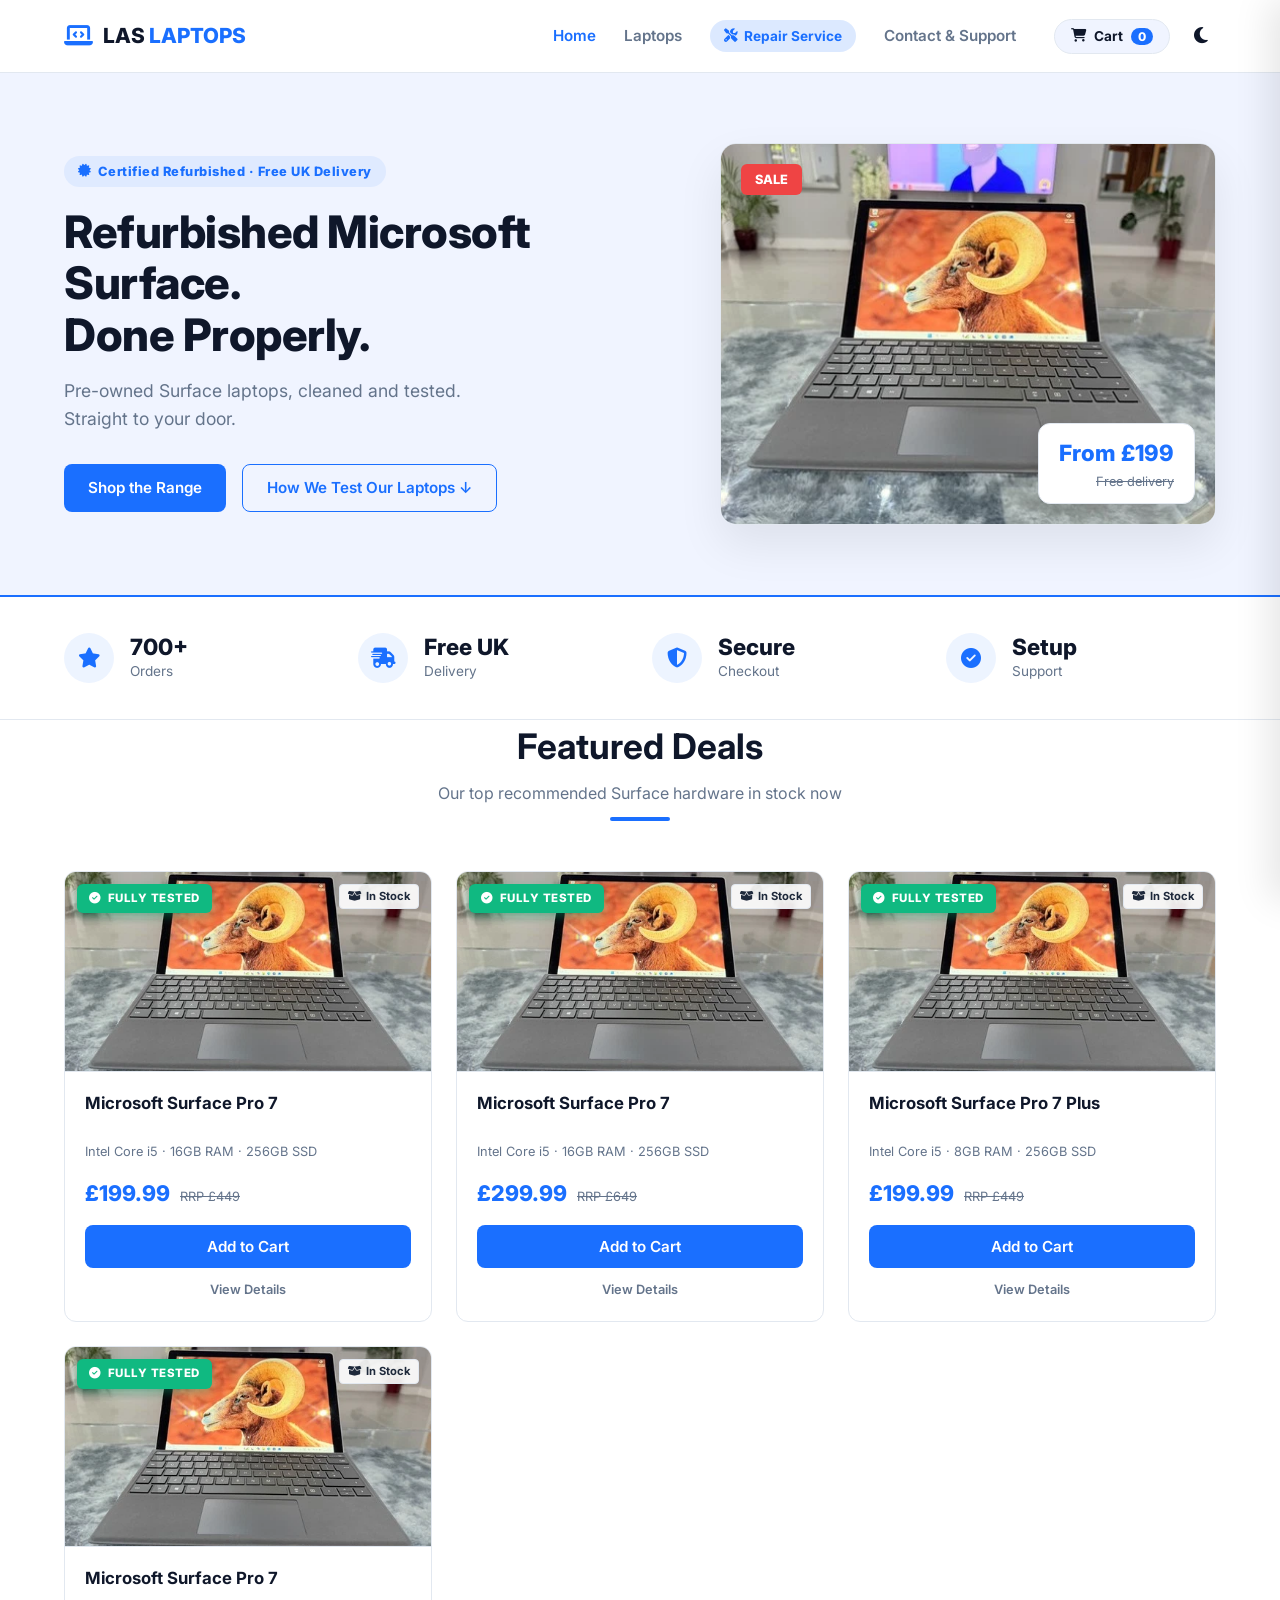
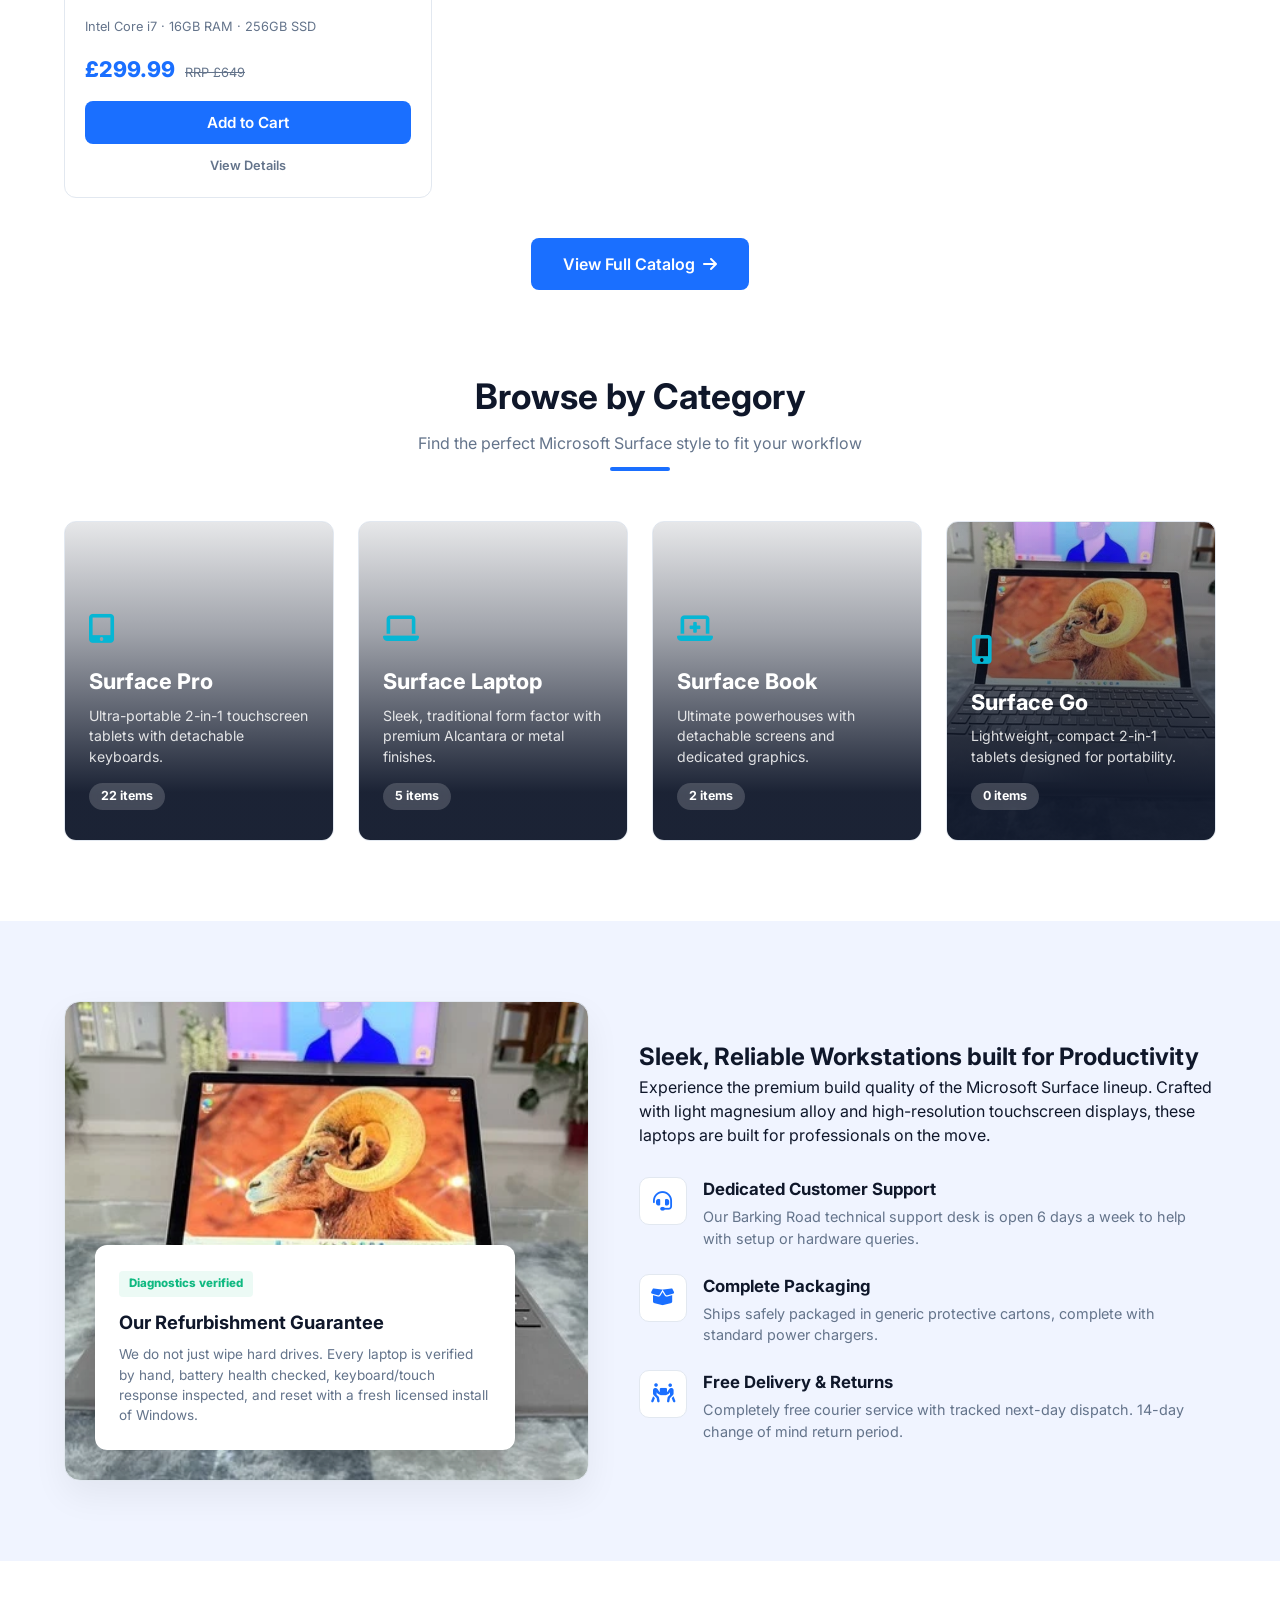
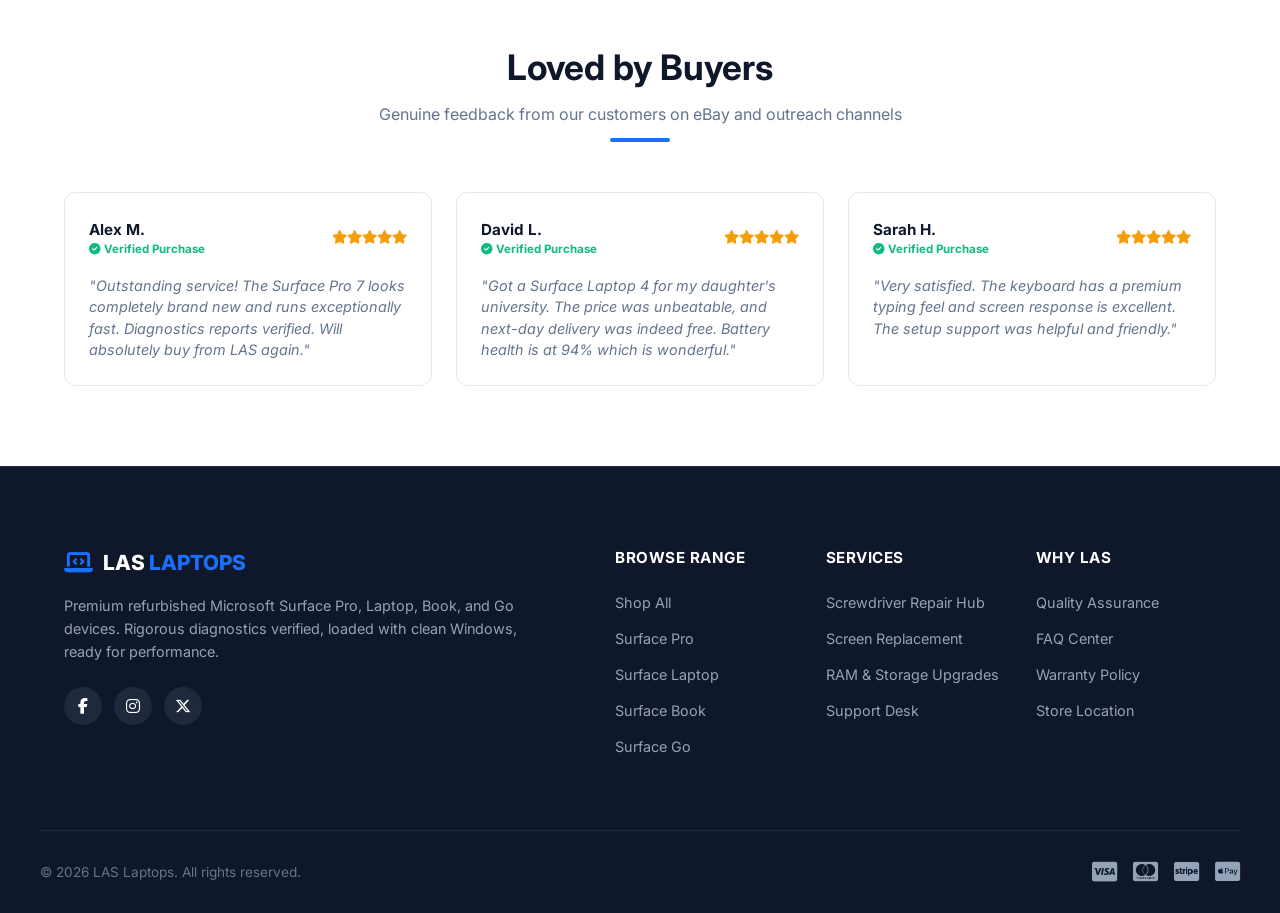
==== commit d0ac6e3a: "Update layout, add live search, modal scrolling fix, and image lightbox zoom" ====
--- a/index.html
+++ b/index.html
@@ -30,7 +30,7 @@
             <nav class="nav-menu" id="navMenu">
                 <a href="index.html" class="nav-link active">Home</a>
                 <a href="shop.html" class="nav-link ">Laptops</a>
-                <a href="../las-tech-repairs/index.html" class="nav-link-repair" target="_blank"><i class="fa-solid fa-screwdriver-wrench"></i> Repair Service</a>
+                <a href="https://mowleed2000.github.io/LasTechrepair/" class="nav-link-repair" target="_blank"><i class="fa-solid fa-screwdriver-wrench"></i> Repair Service</a>
                 <a href="contact.html" class="nav-link ">Contact &amp; Support</a>
                 <div class="nav-actions">
                     <button class="cart-btn" id="cartToggleBtn">
@@ -104,6 +104,105 @@
         </div>
     </section>
 
+    <!-- Featured Deals Section -->
+    <section class="featured-section">
+        <div class="container">
+            <div class="section-title-wrap text-center">
+                <h2>Featured Deals</h2>
+                <p>Our top recommended Surface hardware in stock now</p>
+                <div class="accent-line"></div>
+            </div>
+            
+            <div class="product-grid">
+                
+            <div class="product-card" data-category="pro" data-ram-type="16gb" data-storage-type="256gb" data-cpu-type="i5">
+                <div class="card-image-wrapper" onclick="this.closest('.product-card').querySelector('.view-details-link').click();" style="cursor: pointer;">
+                    <span class="condition-badge excellent"><i class="fa-solid fa-circle-check"></i> Fully Tested</span>
+                    <span class="stock-badge"><i class="fa-solid fa-box-open"></i> In Stock</span>
+                    <img src="https://i.ebayimg.com/images/g/8-EAAeSwCmBqEbI5/s-l500.webp" alt="Microsoft Surface Pro 7 image" class="card-img" onerror="this.src='laptop.jpg'">
+                </div>
+                <div class="card-body">
+                    <h3 class="card-title">Microsoft Surface Pro 7</h3>
+                    <div class="card-specs-summary">Intel Core i5 &middot; 16GB RAM &middot; 256GB SSD</div>
+                    <div class="price-row">
+                        <span class="price-val">£199.99</span>
+                        <span class="price-rrp">RRP £449</span>
+                    </div>
+                    <div class="card-actions">
+                        <button class="add-to-cart-btn btn btn-primary" data-id="63972542" data-title="Microsoft Surface Pro 7" data-price="£199.99" data-image="https://i.ebayimg.com/images/g/8-EAAeSwCmBqEbI5/s-l500.webp">Add to Cart</button>
+                        <button class="view-details-link" data-title="Microsoft Surface Pro 7" data-cpu="Intel Core i5" data-ram="16GB RAM" data-storage="256GB SSD" data-condition="Fully Tested &amp; Diagnostic Cleaned" data-price="£199.99" data-rrp="£449" data-image="https://i.ebayimg.com/images/g/8-EAAeSwCmBqEbI5/s-l500.webp">View Details</button>
+                    </div>
+                </div>
+            </div>
+    
+            <div class="product-card" data-category="pro" data-ram-type="16gb" data-storage-type="256gb" data-cpu-type="i5">
+                <div class="card-image-wrapper" onclick="this.closest('.product-card').querySelector('.view-details-link').click();" style="cursor: pointer;">
+                    <span class="condition-badge excellent"><i class="fa-solid fa-circle-check"></i> Fully Tested</span>
+                    <span class="stock-badge"><i class="fa-solid fa-box-open"></i> In Stock</span>
+                    <img src="https://i.ebayimg.com/images/g/-NMAAeSwVqBqCMZA/s-l500.webp" alt="Microsoft Surface Pro 7 image" class="card-img" onerror="this.src='laptop.jpg'">
+                </div>
+                <div class="card-body">
+                    <h3 class="card-title">Microsoft Surface Pro 7</h3>
+                    <div class="card-specs-summary">Intel Core i5 &middot; 16GB RAM &middot; 256GB SSD</div>
+                    <div class="price-row">
+                        <span class="price-val">£299.99</span>
+                        <span class="price-rrp">RRP £649</span>
+                    </div>
+                    <div class="card-actions">
+                        <button class="add-to-cart-btn btn btn-primary" data-id="8833012" data-title="Microsoft Surface Pro 7" data-price="£299.99" data-image="https://i.ebayimg.com/images/g/-NMAAeSwVqBqCMZA/s-l500.webp">Add to Cart</button>
+                        <button class="view-details-link" data-title="Microsoft Surface Pro 7" data-cpu="Intel Core i5" data-ram="16GB RAM" data-storage="256GB SSD" data-condition="Fully Tested &amp; Diagnostic Cleaned" data-price="£299.99" data-rrp="£649" data-image="https://i.ebayimg.com/images/g/-NMAAeSwVqBqCMZA/s-l500.webp">View Details</button>
+                    </div>
+                </div>
+            </div>
+    
+            <div class="product-card" data-category="pro" data-ram-type="8gb" data-storage-type="256gb" data-cpu-type="i5">
+                <div class="card-image-wrapper" onclick="this.closest('.product-card').querySelector('.view-details-link').click();" style="cursor: pointer;">
+                    <span class="condition-badge excellent"><i class="fa-solid fa-circle-check"></i> Fully Tested</span>
+                    <span class="stock-badge"><i class="fa-solid fa-box-open"></i> In Stock</span>
+                    <img src="https://i.ebayimg.com/images/g/E4QAAeSwcnFp48Qd/s-l500.webp" alt="Microsoft Surface Pro 7 Plus image" class="card-img" onerror="this.src='laptop.jpg'">
+                </div>
+                <div class="card-body">
+                    <h3 class="card-title">Microsoft Surface Pro 7 Plus</h3>
+                    <div class="card-specs-summary">Intel Core i5 &middot; 8GB RAM &middot; 256GB SSD</div>
+                    <div class="price-row">
+                        <span class="price-val">£199.99</span>
+                        <span class="price-rrp">RRP £449</span>
+                    </div>
+                    <div class="card-actions">
+                        <button class="add-to-cart-btn btn btn-primary" data-id="21987517" data-title="Microsoft Surface Pro 7 Plus" data-price="£199.99" data-image="https://i.ebayimg.com/images/g/E4QAAeSwcnFp48Qd/s-l500.webp">Add to Cart</button>
+                        <button class="view-details-link" data-title="Microsoft Surface Pro 7 Plus" data-cpu="Intel Core i5" data-ram="8GB RAM" data-storage="256GB SSD" data-condition="Fully Tested &amp; Diagnostic Cleaned" data-price="£199.99" data-rrp="£449" data-image="https://i.ebayimg.com/images/g/E4QAAeSwcnFp48Qd/s-l500.webp">View Details</button>
+                    </div>
+                </div>
+            </div>
+    
+            <div class="product-card" data-category="pro" data-ram-type="16gb" data-storage-type="256gb" data-cpu-type="i7">
+                <div class="card-image-wrapper" onclick="this.closest('.product-card').querySelector('.view-details-link').click();" style="cursor: pointer;">
+                    <span class="condition-badge excellent"><i class="fa-solid fa-circle-check"></i> Fully Tested</span>
+                    <span class="stock-badge"><i class="fa-solid fa-box-open"></i> In Stock</span>
+                    <img src="https://i.ebayimg.com/images/g/xScAAeSwCB9p44eX/s-l500.webp" alt="Microsoft Surface Pro 7 image" class="card-img" onerror="this.src='laptop.jpg'">
+                </div>
+                <div class="card-body">
+                    <h3 class="card-title">Microsoft Surface Pro 7</h3>
+                    <div class="card-specs-summary">Intel Core i7 &middot; 16GB RAM &middot; 256GB SSD</div>
+                    <div class="price-row">
+                        <span class="price-val">£299.99</span>
+                        <span class="price-rrp">RRP £649</span>
+                    </div>
+                    <div class="card-actions">
+                        <button class="add-to-cart-btn btn btn-primary" data-id="15209810" data-title="Microsoft Surface Pro 7" data-price="£299.99" data-image="https://i.ebayimg.com/images/g/xScAAeSwCB9p44eX/s-l500.webp">Add to Cart</button>
+                        <button class="view-details-link" data-title="Microsoft Surface Pro 7" data-cpu="Intel Core i7" data-ram="16GB RAM" data-storage="256GB SSD" data-condition="Fully Tested &amp; Diagnostic Cleaned" data-price="£299.99" data-rrp="£649" data-image="https://i.ebayimg.com/images/g/xScAAeSwCB9p44eX/s-l500.webp">View Details</button>
+                    </div>
+                </div>
+            </div>
+    
+            </div>
+            
+            <div class="text-center section-action">
+                <a href="shop.html" class="btn btn-primary btn-large">View Full Catalog <i class="fa-solid fa-arrow-right"></i></a>
+            </div>
+        </div>
+    </section>
+
     <!-- Shop by Category Section -->
     <section class="categories-section">
         <div class="container">
@@ -114,129 +213,38 @@
             </div>
             
             <div class="category-grid">
-                <a href="surface-pro.html" class="category-card">
-                    <div class="cat-icon"><i class="fa-solid fa-tablet-screen-button"></i></div>
-                    <h3>Surface Pro</h3>
-                    <p>Ultra-portable 2-in-1 touchscreen tablets with detachable keyboards.</p>
-                    <span class="cat-count">22 items</span>
+                <a href="surface-pro.html" class="category-card" style="background-image: url('https://i.ebayimg.com/images/g/8-EAAeSwCmBqEbI5/s-l500.webp');">
+                    <div class="category-card-content">
+                        <div class="cat-icon"><i class="fa-solid fa-tablet-screen-button"></i></div>
+                        <h3>Surface Pro</h3>
+                        <p>Ultra-portable 2-in-1 touchscreen tablets with detachable keyboards.</p>
+                        <span class="cat-count">22 items</span>
+                    </div>
                 </a>
-                <a href="surface-laptop.html" class="category-card">
-                    <div class="cat-icon"><i class="fa-solid fa-laptop"></i></div>
-                    <h3>Surface Laptop</h3>
-                    <p>Sleek, traditional form factor with premium Alcantara or metal finishes.</p>
-                    <span class="cat-count">5 items</span>
+                <a href="surface-laptop.html" class="category-card" style="background-image: url('https://i.ebayimg.com/images/g/hr8AAeSwRFpo~rTs/s-l500.webp');">
+                    <div class="category-card-content">
+                        <div class="cat-icon"><i class="fa-solid fa-laptop"></i></div>
+                        <h3>Surface Laptop</h3>
+                        <p>Sleek, traditional form factor with premium Alcantara or metal finishes.</p>
+                        <span class="cat-count">5 items</span>
+                    </div>
                 </a>
-                <a href="surface-book.html" class="category-card">
-                    <div class="cat-icon"><i class="fa-solid fa-laptop-medical"></i></div>
-                    <h3>Surface Book</h3>
-                    <p>Ultimate powerhouses with detachable screens and dedicated graphics.</p>
-                    <span class="cat-count">2 items</span>
+                <a href="surface-book.html" class="category-card" style="background-image: url('https://i.ebayimg.com/images/g/1fsAAeSwytJproLK/s-l500.webp');">
+                    <div class="category-card-content">
+                        <div class="cat-icon"><i class="fa-solid fa-laptop-medical"></i></div>
+                        <h3>Surface Book</h3>
+                        <p>Ultimate powerhouses with detachable screens and dedicated graphics.</p>
+                        <span class="cat-count">2 items</span>
+                    </div>
                 </a>
-                <a href="surface-go.html" class="category-card">
-                    <div class="cat-icon"><i class="fa-solid fa-mobile-screen-button"></i></div>
-                    <h3>Surface Go</h3>
-                    <p>Lightweight, compact 2-in-1 tablets designed for portability.</p>
-                    <span class="cat-count">0 items</span>
+                <a href="surface-go.html" class="category-card" style="background-image: url('laptop.jpg');">
+                    <div class="category-card-content">
+                        <div class="cat-icon"><i class="fa-solid fa-mobile-screen-button"></i></div>
+                        <h3>Surface Go</h3>
+                        <p>Lightweight, compact 2-in-1 tablets designed for portability.</p>
+                        <span class="cat-count">0 items</span>
+                    </div>
                 </a>
-            </div>
-        </div>
-    </section>
-
-    <!-- Featured Deals Section -->
-    <section class="featured-section">
-        <div class="container">
-            <div class="section-title-wrap text-center">
-                <h2>Featured Deals</h2>
-                <p>Our top recommended Surface hardware in stock now</p>
-                <div class="accent-line"></div>
-            </div>
-            
-            <div class="product-grid">
-                
-            <div class="product-card" data-category="pro" data-ram-type="16gb" data-storage-type="256gb" data-cpu-type="i5">
-                <div class="card-image-wrapper">
-                    <span class="condition-badge excellent"><i class="fa-solid fa-circle-check"></i> Fully Tested</span>
-                    <span class="stock-badge"><i class="fa-solid fa-box-open"></i> In Stock</span>
-                    <img src="https://i.ebayimg.com/images/g/8-EAAeSwCmBqEbI5/s-l500.webp" alt="Microsoft Surface Pro 7 image" class="card-img" onerror="this.src='laptop.jpg'">
-                </div>
-                <div class="card-body">
-                    <h3 class="card-title">Microsoft Surface Pro 7</h3>
-                    <div class="card-specs-summary">Intel Core i5 &middot; 16GB RAM &middot; 256GB SSD</div>
-                    <div class="price-row">
-                        <span class="price-val">£199.99</span>
-                        <span class="price-rrp">RRP £449</span>
-                    </div>
-                    <div class="card-actions">
-                        <button class="add-to-cart-btn btn btn-primary" data-id="63972542" data-title="Microsoft Surface Pro 7" data-price="£199.99" data-image="https://i.ebayimg.com/images/g/8-EAAeSwCmBqEbI5/s-l500.webp">Add to Cart</button>
-                        <button class="view-details-link" data-title="Microsoft Surface Pro 7" data-cpu="Intel Core i5" data-ram="16GB RAM" data-storage="256GB SSD" data-condition="Fully Tested &amp; Diagnostic Cleaned" data-price="£199.99" data-rrp="£449" data-image="https://i.ebayimg.com/images/g/8-EAAeSwCmBqEbI5/s-l500.webp">View Details</button>
-                    </div>
-                </div>
-            </div>
-    
-            <div class="product-card" data-category="pro" data-ram-type="16gb" data-storage-type="256gb" data-cpu-type="i5">
-                <div class="card-image-wrapper">
-                    <span class="condition-badge excellent"><i class="fa-solid fa-circle-check"></i> Fully Tested</span>
-                    <span class="stock-badge"><i class="fa-solid fa-box-open"></i> In Stock</span>
-                    <img src="https://i.ebayimg.com/images/g/-NMAAeSwVqBqCMZA/s-l500.webp" alt="Microsoft Surface Pro 7 image" class="card-img" onerror="this.src='laptop.jpg'">
-                </div>
-                <div class="card-body">
-                    <h3 class="card-title">Microsoft Surface Pro 7</h3>
-                    <div class="card-specs-summary">Intel Core i5 &middot; 16GB RAM &middot; 256GB SSD</div>
-                    <div class="price-row">
-                        <span class="price-val">£299.99</span>
-                        <span class="price-rrp">RRP £649</span>
-                    </div>
-                    <div class="card-actions">
-                        <button class="add-to-cart-btn btn btn-primary" data-id="8833012" data-title="Microsoft Surface Pro 7" data-price="£299.99" data-image="https://i.ebayimg.com/images/g/-NMAAeSwVqBqCMZA/s-l500.webp">Add to Cart</button>
-                        <button class="view-details-link" data-title="Microsoft Surface Pro 7" data-cpu="Intel Core i5" data-ram="16GB RAM" data-storage="256GB SSD" data-condition="Fully Tested &amp; Diagnostic Cleaned" data-price="£299.99" data-rrp="£649" data-image="https://i.ebayimg.com/images/g/-NMAAeSwVqBqCMZA/s-l500.webp">View Details</button>
-                    </div>
-                </div>
-            </div>
-    
-            <div class="product-card" data-category="pro" data-ram-type="8gb" data-storage-type="256gb" data-cpu-type="i5">
-                <div class="card-image-wrapper">
-                    <span class="condition-badge excellent"><i class="fa-solid fa-circle-check"></i> Fully Tested</span>
-                    <span class="stock-badge"><i class="fa-solid fa-box-open"></i> In Stock</span>
-                    <img src="https://i.ebayimg.com/images/g/E4QAAeSwcnFp48Qd/s-l500.webp" alt="Microsoft Surface Pro 7 Plus image" class="card-img" onerror="this.src='laptop.jpg'">
-                </div>
-                <div class="card-body">
-                    <h3 class="card-title">Microsoft Surface Pro 7 Plus</h3>
-                    <div class="card-specs-summary">Intel Core i5 &middot; 8GB RAM &middot; 256GB SSD</div>
-                    <div class="price-row">
-                        <span class="price-val">£199.99</span>
-                        <span class="price-rrp">RRP £449</span>
-                    </div>
-                    <div class="card-actions">
-                        <button class="add-to-cart-btn btn btn-primary" data-id="21987517" data-title="Microsoft Surface Pro 7 Plus" data-price="£199.99" data-image="https://i.ebayimg.com/images/g/E4QAAeSwcnFp48Qd/s-l500.webp">Add to Cart</button>
-                        <button class="view-details-link" data-title="Microsoft Surface Pro 7 Plus" data-cpu="Intel Core i5" data-ram="8GB RAM" data-storage="256GB SSD" data-condition="Fully Tested &amp; Diagnostic Cleaned" data-price="£199.99" data-rrp="£449" data-image="https://i.ebayimg.com/images/g/E4QAAeSwcnFp48Qd/s-l500.webp">View Details</button>
-                    </div>
-                </div>
-            </div>
-    
-            <div class="product-card" data-category="pro" data-ram-type="16gb" data-storage-type="256gb" data-cpu-type="i7">
-                <div class="card-image-wrapper">
-                    <span class="condition-badge excellent"><i class="fa-solid fa-circle-check"></i> Fully Tested</span>
-                    <span class="stock-badge"><i class="fa-solid fa-box-open"></i> In Stock</span>
-                    <img src="https://i.ebayimg.com/images/g/xScAAeSwCB9p44eX/s-l500.webp" alt="Microsoft Surface Pro 7 image" class="card-img" onerror="this.src='laptop.jpg'">
-                </div>
-                <div class="card-body">
-                    <h3 class="card-title">Microsoft Surface Pro 7</h3>
-                    <div class="card-specs-summary">Intel Core i7 &middot; 16GB RAM &middot; 256GB SSD</div>
-                    <div class="price-row">
-                        <span class="price-val">£299.99</span>
-                        <span class="price-rrp">RRP £649</span>
-                    </div>
-                    <div class="card-actions">
-                        <button class="add-to-cart-btn btn btn-primary" data-id="15209810" data-title="Microsoft Surface Pro 7" data-price="£299.99" data-image="https://i.ebayimg.com/images/g/xScAAeSwCB9p44eX/s-l500.webp">Add to Cart</button>
-                        <button class="view-details-link" data-title="Microsoft Surface Pro 7" data-cpu="Intel Core i7" data-ram="16GB RAM" data-storage="256GB SSD" data-condition="Fully Tested &amp; Diagnostic Cleaned" data-price="£299.99" data-rrp="£649" data-image="https://i.ebayimg.com/images/g/xScAAeSwCB9p44eX/s-l500.webp">View Details</button>
-                    </div>
-                </div>
-            </div>
-    
-            </div>
-            
-            <div class="text-center section-action">
-                <a href="shop.html" class="btn btn-primary btn-large">View Full Catalog <i class="fa-solid fa-arrow-right"></i></a>
             </div>
         </div>
     </section>
@@ -360,9 +368,9 @@
                 <div class="footer-col">
                     <h4>Services</h4>
                     <ul class="footer-links">
-                        <li><a href="../las-tech-repairs/index.html">Screwdriver Repair Hub</a></li>
-                        <li><a href="../las-tech-repairs/laptop-screen.html">Screen Replacement</a></li>
-                        <li><a href="../las-tech-repairs/slow-performance.html">RAM &amp; Storage Upgrades</a></li>
+                        <li><a href="https://mowleed2000.github.io/LasTechrepair/" target="_blank">Screwdriver Repair Hub</a></li>
+                        <li><a href="https://mowleed2000.github.io/LasTechrepair/laptop-screen.html" target="_blank">Screen Replacement</a></li>
+                        <li><a href="https://mowleed2000.github.io/LasTechrepair/slow-performance.html" target="_blank">RAM &amp; Storage Upgrades</a></li>
                         <li><a href="contact.html">Support Desk</a></li>
                     </ul>
                 </div>
@@ -415,13 +423,19 @@
         </div>
     </div>
 
+    <!-- Product Zoom Lightbox -->
+    <div class="zoom-lightbox" id="zoomLightbox" onclick="closeZoomLightbox()">
+        <button class="zoom-close" aria-label="Close Zoom"><i class="fa-solid fa-xmark"></i></button>
+        <img id="zoomLightboxImg" src="" alt="Zoomed product view">
+    </div>
+
     <!-- Product Detail Modal -->
     <div class="details-modal" id="detailsModal">
         <div class="modal-content">
             <button class="modal-close" id="modalCloseBtn" aria-label="Close Details"><i class="fa-solid fa-xmark"></i></button>
             <div class="modal-grid">
                 <div class="modal-image-col">
-                    <img id="modalProductImage" src="laptop.jpg" alt="Product Image">
+                    <img id="modalProductImage" src="laptop.jpg" alt="Product Image" onclick="openZoomLightbox(this.src)" style="cursor: zoom-in;">
                 </div>
                 <div class="modal-info-col">
                     <span class="modal-badge"><i class="fa-solid fa-circle-check"></i> Fully Tested</span>
@@ -503,6 +517,24 @@
             menuToggle.querySelector('i').classList.toggle('fa-bars');
             menuToggle.querySelector('i').classList.toggle('fa-xmark');
         });
+
+        // Product Zoom Lightbox Logic
+        window.openZoomLightbox = function(src) {
+            const zoomLightbox = document.getElementById('zoomLightbox');
+            const zoomImg = document.getElementById('zoomLightboxImg');
+            zoomImg.src = src;
+            zoomLightbox.classList.add('active');
+            document.body.style.overflow = 'hidden';
+        };
+
+        window.closeZoomLightbox = function() {
+            const zoomLightbox = document.getElementById('zoomLightbox');
+            zoomLightbox.classList.remove('active');
+            const detailsActive = document.getElementById('detailsModal').classList.contains('active');
+            if (!detailsActive) {
+                document.body.style.overflow = '';
+            }
+        };
 
         function saveCart() {
             localStorage.setItem('las_cart', JSON.stringify(cart));
--- a/style.css
+++ b/style.css
@@ -438,51 +438,91 @@
 }
 
 .category-card {
-    background-color: var(--bg-card);
+    position: relative;
+    background-size: cover;
+    background-position: center;
     border: 1px solid var(--border-color);
     border-radius: 12px;
+    min-height: 320px;
     padding: 30px 24px;
     text-decoration: none;
-    color: var(--text-main);
-    transition: all 0.3s ease;
+    color: #ffffff;
+    transition: all 0.4s cubic-bezier(0.165, 0.84, 0.44, 1);
+    display: flex;
+    flex-direction: column;
+    justify-content: flex-end;
+    overflow: hidden;
+}
+
+.category-card::before {
+    content: '';
+    position: absolute;
+    top: 0;
+    left: 0;
+    width: 100%;
+    height: 100%;
+    background: linear-gradient(to top, rgba(15, 23, 42, 0.95) 15%, rgba(15, 23, 42, 0.4) 65%, rgba(15, 23, 42, 0.1) 100%);
+    transition: background 0.4s ease;
+    z-index: 1;
+}
+
+.category-card:hover {
+    transform: translateY(-8px);
+    box-shadow: 0 20px 40px rgba(0, 0, 0, 0.3);
+}
+
+.category-card:hover::before {
+    background: linear-gradient(to top, rgba(8, 145, 178, 0.95) 15%, rgba(8, 145, 178, 0.4) 65%, rgba(8, 145, 178, 0.1) 100%);
+}
+
+.category-card-content {
+    position: relative;
+    z-index: 2;
     display: flex;
     flex-direction: column;
     align-items: flex-start;
 }
 
-.category-card:hover {
-    transform: translateY(-5px);
-    border-color: var(--primary);
-    box-shadow: 0 10px 30px rgba(0,0,0,0.05);
-}
-
 .cat-icon {
-    font-size: 2rem;
-    color: var(--primary);
-    margin-bottom: 20px;
+    font-size: 1.8rem;
+    color: #06b6d4;
+    margin-bottom: 15px;
+    transition: transform 0.3s ease;
+}
+
+.category-card:hover .cat-icon {
+    transform: scale(1.1);
+    color: #ffffff;
 }
 
 .category-card h3 {
-    font-size: 1.2rem;
-    font-weight: 700;
-    margin-bottom: 10px;
+    color: #ffffff;
+    font-size: 1.35rem;
+    font-weight: 750;
+    margin-bottom: 8px;
 }
 
 .category-card p {
-    font-size: 0.9rem;
-    color: var(--text-muted);
-    line-height: 1.5;
-    margin-bottom: 20px;
+    color: rgba(255, 255, 255, 0.85);
+    font-size: 0.88rem;
+    line-height: 1.45;
+    margin-bottom: 16px;
     flex-grow: 1;
 }
 
 .cat-count {
-    background-color: var(--bg-section);
-    color: var(--primary);
-    font-size: 0.8rem;
+    background-color: rgba(255, 255, 255, 0.18);
+    color: #ffffff;
+    font-size: 0.78rem;
     font-weight: 700;
     padding: 4px 12px;
     border-radius: 20px;
+    backdrop-filter: blur(4px);
+    transition: background-color 0.3s;
+}
+
+.category-card:hover .cat-count {
+    background-color: rgba(255, 255, 255, 0.3);
 }
 
 /* PRODUCT SECTION & MULTI-PAGE LAYOUT */
@@ -649,10 +689,36 @@
     border-bottom: 1px solid var(--border-color);
 }
 
-.results-count {
-    font-weight: 600;
-    color: var(--text-muted);
-    font-size: 0.95rem;
+.search-box-wrapper {
+    position: relative;
+    flex-grow: 1;
+    max-width: 450px;
+}
+
+.search-input {
+    width: 100%;
+    padding: 10px 16px 10px 40px;
+    border-radius: 8px;
+    border: 1px solid var(--border-color);
+    background-color: var(--bg-card);
+    color: var(--text-main);
+    font-size: 0.9rem;
+    transition: all 0.3s ease;
+}
+
+.search-input:focus {
+    border-color: var(--primary);
+    box-shadow: 0 0 0 3px rgba(8, 145, 178, 0.15);
+    outline: none;
+}
+
+.search-icon {
+    position: absolute;
+    left: 14px;
+    top: 50%;
+    transform: translateY(-50%);
+    color: var(--text-muted);
+    font-size: 0.9rem;
 }
 
 .sort-selector-wrapper {
@@ -1497,14 +1563,16 @@
     left: 0;
     width: 100%;
     height: 100%;
-    background-color: rgba(0, 0, 0, 0.4);
-    display: flex;
-    align-items: center;
+    background-color: rgba(0, 0, 0, 0.5);
+    display: flex;
+    align-items: flex-start;
     justify-content: center;
     opacity: 0;
     visibility: hidden;
     z-index: 1100;
     transition: all 0.3s ease;
+    overflow-y: auto;
+    padding: 40px 15px;
 }
 
 .details-modal.active {
@@ -1515,13 +1583,72 @@
 .modal-content {
     background-color: var(--bg-card);
     width: 800px;
-    max-width: 90%;
+    max-width: 100%;
     border-radius: 16px;
     position: relative;
     overflow: hidden;
     box-shadow: 0 25px 50px -12px rgba(0, 0, 0, 0.25);
     transform: translateY(20px);
     transition: transform 0.3s ease;
+    margin: auto;
+}
+
+/* ZOOM LIGHTBOX CSS */
+.zoom-lightbox {
+    position: fixed;
+    top: 0;
+    left: 0;
+    width: 100%;
+    height: 100%;
+    background-color: rgba(15, 23, 42, 0.96);
+    display: flex;
+    align-items: center;
+    justify-content: center;
+    opacity: 0;
+    visibility: hidden;
+    z-index: 1200;
+    transition: all 0.3s cubic-bezier(0.16, 1, 0.3, 1);
+    cursor: zoom-out;
+}
+
+.zoom-lightbox.active {
+    opacity: 1;
+    visibility: visible;
+}
+
+.zoom-lightbox img {
+    max-width: 90%;
+    max-height: 90%;
+    object-fit: contain;
+    border-radius: 8px;
+    transform: scale(0.9);
+    transition: transform 0.3s cubic-bezier(0.16, 1, 0.3, 1);
+}
+
+.zoom-lightbox.active img {
+    transform: scale(1);
+}
+
+.zoom-close {
+    position: absolute;
+    top: 25px;
+    right: 25px;
+    background: rgba(255, 255, 255, 0.1);
+    border: none;
+    width: 44px;
+    height: 44px;
+    border-radius: 50%;
+    display: flex;
+    align-items: center;
+    justify-content: center;
+    color: #ffffff;
+    font-size: 1.2rem;
+    cursor: pointer;
+    transition: background 0.2s;
+}
+
+.zoom-close:hover {
+    background: rgba(255, 255, 255, 0.2);
 }
 
 .details-modal.active .modal-content {
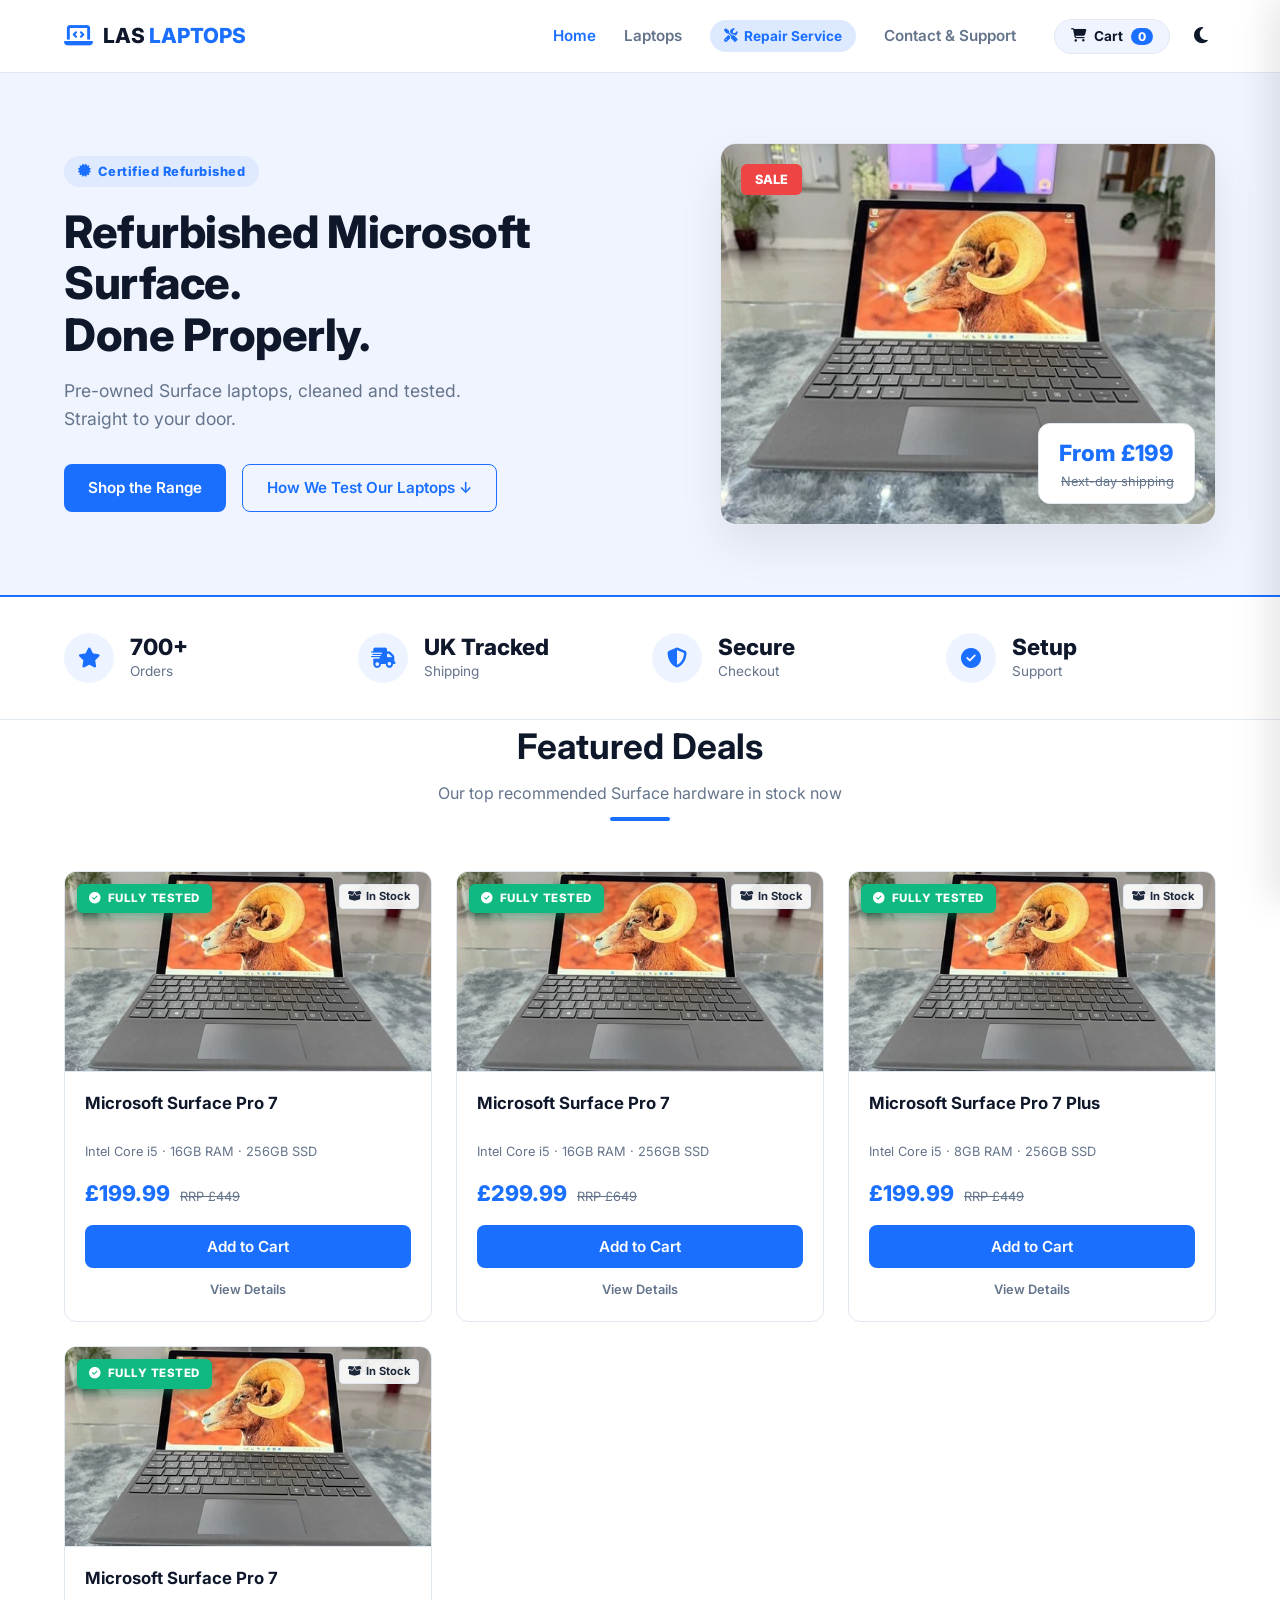
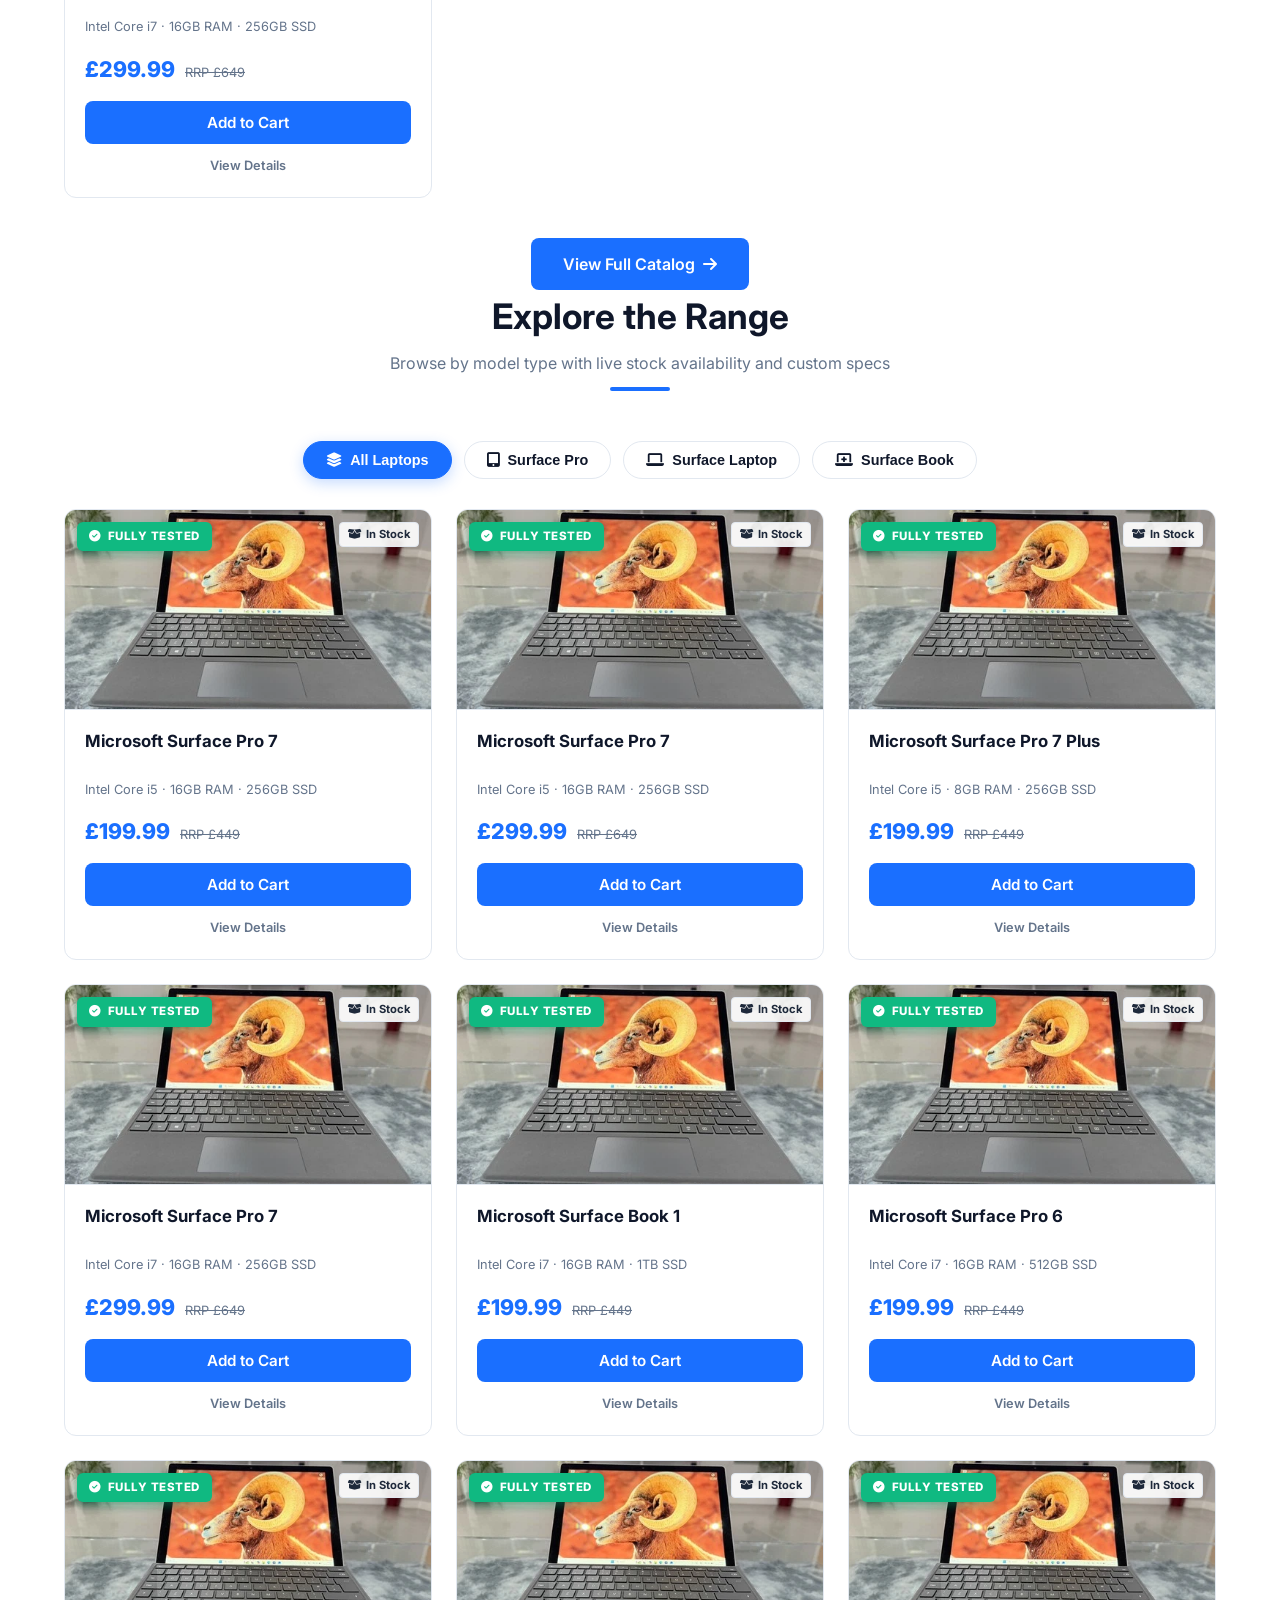
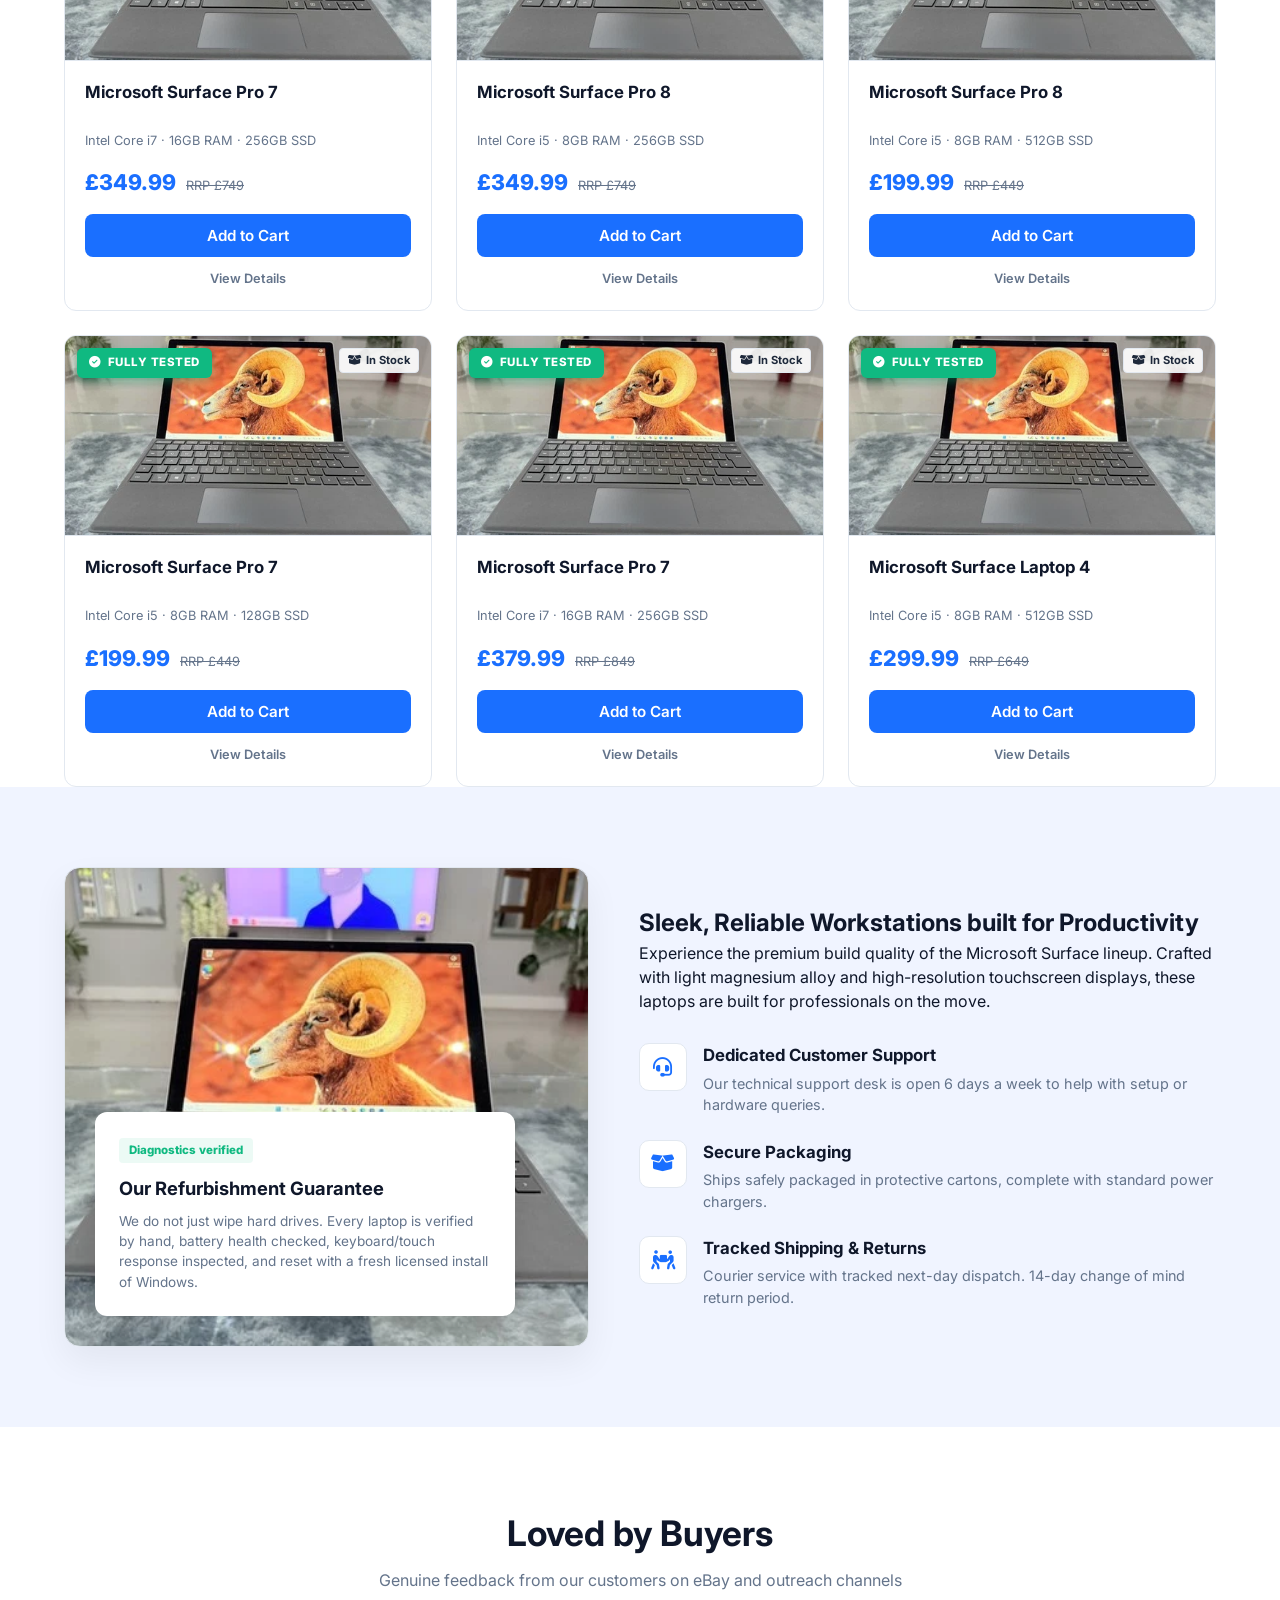
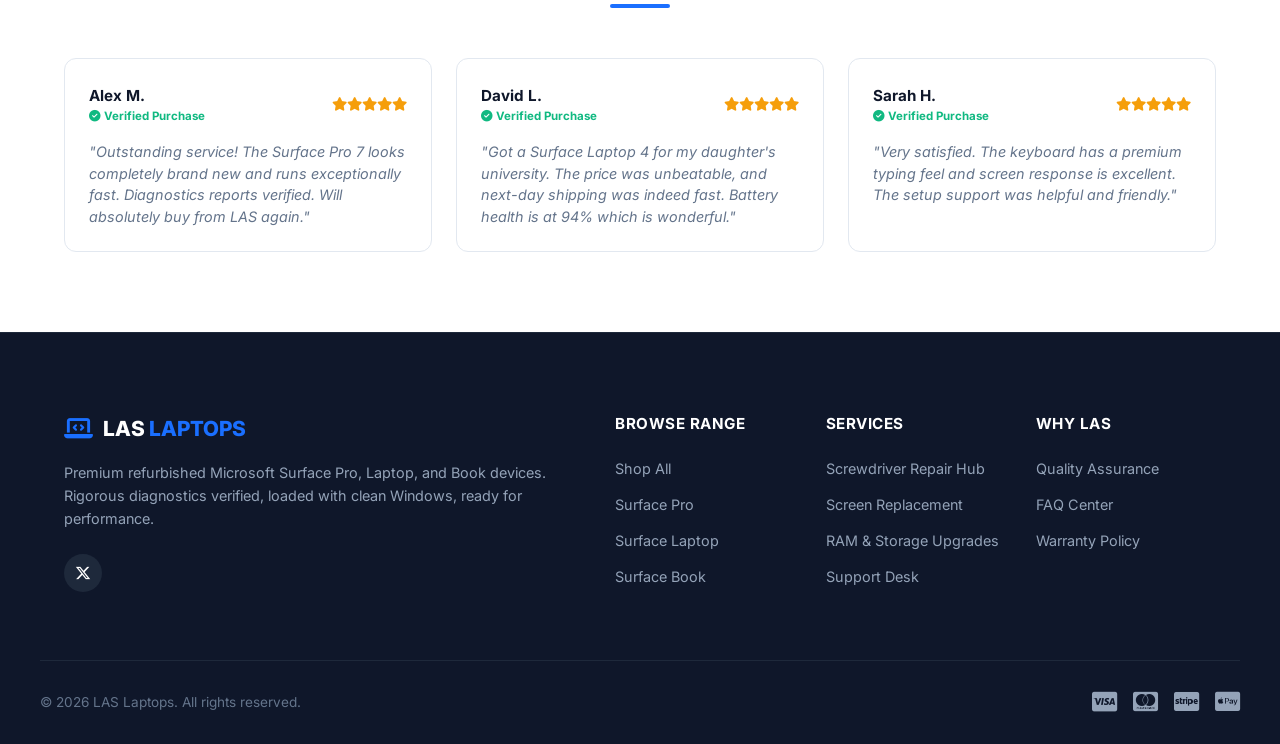
==== commit 0005fc22: "Remove Surface Go, remove location/delivery claims, implement collapsible filters" ====
--- a/index.html
+++ b/index.html
@@ -4,7 +4,7 @@
     <meta charset="UTF-8">
     <meta name="viewport" content="width=device-width, initial-scale=1.0">
     <title>Premium Refurbished Surface Store | LAS Laptops</title>
-    <meta name="description" content="Certified premium refurbished Microsoft Surface laptops. Rigorous diagnostics verified, free delivery, and setup support.">
+    <meta name="description" content="Certified premium refurbished Microsoft Surface laptops. Rigorous diagnostics verified and setup support.">
     <!-- Fonts -->
     <link rel="preconnect" href="https://fonts.googleapis.com">
     <link rel="preconnect" href="https://fonts.gstatic.com" crossorigin>
@@ -30,7 +30,7 @@
             <nav class="nav-menu" id="navMenu">
                 <a href="index.html" class="nav-link active">Home</a>
                 <a href="shop.html" class="nav-link ">Laptops</a>
-                <a href="https://mowleed2000.github.io/LasTechrepair/" class="nav-link-repair" target="_blank"><i class="fa-solid fa-screwdriver-wrench"></i> Repair Service</a>
+                <a href="https://mowleed2000.github.io/LasTechrepair/" class="nav-link-repair"><i class="fa-solid fa-screwdriver-wrench"></i> Repair Service</a>
                 <a href="contact.html" class="nav-link ">Contact &amp; Support</a>
                 <div class="nav-actions">
                     <button class="cart-btn" id="cartToggleBtn">
@@ -48,7 +48,7 @@
     <section class="hero-section">
         <div class="container hero-grid">
             <div class="hero-text-col">
-                <span class="hero-badge"><i class="fa-solid fa-certificate"></i> Certified Refurbished &middot; Free UK Delivery</span>
+                <span class="hero-badge"><i class="fa-solid fa-certificate"></i> Certified Refurbished</span>
                 <h2>Refurbished Microsoft Surface.<br>Done Properly.</h2>
                 <p>Pre-owned Surface laptops, cleaned and tested.<br>Straight to your door.</p>
                 <div class="hero-cta-group">
@@ -63,7 +63,7 @@
                     <img src="laptop.jpg" alt="Certified Refurbished Microsoft Surface Pro" class="hero-img">
                     <div class="hero-price-chip">
                         <div class="price-chip-val">From £199</div>
-                        <div class="price-chip-rrp">Free delivery</div>
+                        <div class="price-chip-rrp">Next-day shipping</div>
                     </div>
                 </div>
             </div>
@@ -83,8 +83,8 @@
             <div class="trust-item">
                 <div class="trust-icon-circle"><i class="fa-solid fa-truck-fast"></i></div>
                 <div class="trust-content">
-                    <div class="trust-number">Free UK</div>
-                    <div class="trust-label">Delivery</div>
+                    <div class="trust-number">UK Tracked</div>
+                    <div class="trust-label">Shipping</div>
                 </div>
             </div>
             <div class="trust-item">
@@ -120,6 +120,7 @@
                     <span class="condition-badge excellent"><i class="fa-solid fa-circle-check"></i> Fully Tested</span>
                     <span class="stock-badge"><i class="fa-solid fa-box-open"></i> In Stock</span>
                     <img src="https://i.ebayimg.com/images/g/8-EAAeSwCmBqEbI5/s-l500.webp" alt="Microsoft Surface Pro 7 image" class="card-img" onerror="this.src='laptop.jpg'">
+                    <div class="zoom-overlay"><i class="fa-solid fa-magnifying-glass-plus"></i> View Details</div>
                 </div>
                 <div class="card-body">
                     <h3 class="card-title">Microsoft Surface Pro 7</h3>
@@ -140,6 +141,7 @@
                     <span class="condition-badge excellent"><i class="fa-solid fa-circle-check"></i> Fully Tested</span>
                     <span class="stock-badge"><i class="fa-solid fa-box-open"></i> In Stock</span>
                     <img src="https://i.ebayimg.com/images/g/-NMAAeSwVqBqCMZA/s-l500.webp" alt="Microsoft Surface Pro 7 image" class="card-img" onerror="this.src='laptop.jpg'">
+                    <div class="zoom-overlay"><i class="fa-solid fa-magnifying-glass-plus"></i> View Details</div>
                 </div>
                 <div class="card-body">
                     <h3 class="card-title">Microsoft Surface Pro 7</h3>
@@ -160,6 +162,7 @@
                     <span class="condition-badge excellent"><i class="fa-solid fa-circle-check"></i> Fully Tested</span>
                     <span class="stock-badge"><i class="fa-solid fa-box-open"></i> In Stock</span>
                     <img src="https://i.ebayimg.com/images/g/E4QAAeSwcnFp48Qd/s-l500.webp" alt="Microsoft Surface Pro 7 Plus image" class="card-img" onerror="this.src='laptop.jpg'">
+                    <div class="zoom-overlay"><i class="fa-solid fa-magnifying-glass-plus"></i> View Details</div>
                 </div>
                 <div class="card-body">
                     <h3 class="card-title">Microsoft Surface Pro 7 Plus</h3>
@@ -180,6 +183,7 @@
                     <span class="condition-badge excellent"><i class="fa-solid fa-circle-check"></i> Fully Tested</span>
                     <span class="stock-badge"><i class="fa-solid fa-box-open"></i> In Stock</span>
                     <img src="https://i.ebayimg.com/images/g/xScAAeSwCB9p44eX/s-l500.webp" alt="Microsoft Surface Pro 7 image" class="card-img" onerror="this.src='laptop.jpg'">
+                    <div class="zoom-overlay"><i class="fa-solid fa-magnifying-glass-plus"></i> View Details</div>
                 </div>
                 <div class="card-body">
                     <h3 class="card-title">Microsoft Surface Pro 7</h3>
@@ -203,51 +207,305 @@
         </div>
     </section>
 
-    <!-- Shop by Category Section -->
-    <section class="categories-section">
+    <!-- Filtered Deals Section -->
+    <section class="explore-section">
         <div class="container">
             <div class="section-title-wrap text-center">
-                <h2>Browse by Category</h2>
-                <p>Find the perfect Microsoft Surface style to fit your workflow</p>
+                <h2>Explore the Range</h2>
+                <p>Browse by model type with live stock availability and custom specs</p>
                 <div class="accent-line"></div>
             </div>
             
-            <div class="category-grid">
-                <a href="surface-pro.html" class="category-card" style="background-image: url('https://i.ebayimg.com/images/g/8-EAAeSwCmBqEbI5/s-l500.webp');">
-                    <div class="category-card-content">
-                        <div class="cat-icon"><i class="fa-solid fa-tablet-screen-button"></i></div>
-                        <h3>Surface Pro</h3>
-                        <p>Ultra-portable 2-in-1 touchscreen tablets with detachable keyboards.</p>
-                        <span class="cat-count">22 items</span>
-                    </div>
-                </a>
-                <a href="surface-laptop.html" class="category-card" style="background-image: url('https://i.ebayimg.com/images/g/hr8AAeSwRFpo~rTs/s-l500.webp');">
-                    <div class="category-card-content">
-                        <div class="cat-icon"><i class="fa-solid fa-laptop"></i></div>
-                        <h3>Surface Laptop</h3>
-                        <p>Sleek, traditional form factor with premium Alcantara or metal finishes.</p>
-                        <span class="cat-count">5 items</span>
-                    </div>
-                </a>
-                <a href="surface-book.html" class="category-card" style="background-image: url('https://i.ebayimg.com/images/g/1fsAAeSwytJproLK/s-l500.webp');">
-                    <div class="category-card-content">
-                        <div class="cat-icon"><i class="fa-solid fa-laptop-medical"></i></div>
-                        <h3>Surface Book</h3>
-                        <p>Ultimate powerhouses with detachable screens and dedicated graphics.</p>
-                        <span class="cat-count">2 items</span>
-                    </div>
-                </a>
-                <a href="surface-go.html" class="category-card" style="background-image: url('laptop.jpg');">
-                    <div class="category-card-content">
-                        <div class="cat-icon"><i class="fa-solid fa-mobile-screen-button"></i></div>
-                        <h3>Surface Go</h3>
-                        <p>Lightweight, compact 2-in-1 tablets designed for portability.</p>
-                        <span class="cat-count">0 items</span>
-                    </div>
-                </a>
+            <div class="explore-tabs">
+                <button class="explore-tab active" data-filter="all"><i class="fa-solid fa-layer-group"></i> All Laptops</button>
+                <button class="explore-tab" data-filter="pro"><i class="fa-solid fa-tablet-screen-button"></i> Surface Pro</button>
+                <button class="explore-tab" data-filter="laptop"><i class="fa-solid fa-laptop"></i> Surface Laptop</button>
+                <button class="explore-tab" data-filter="book"><i class="fa-solid fa-laptop-medical"></i> Surface Book</button>
+            </div>
+            
+            <div class="product-grid" id="exploreGrid">
+                
+            <div class="product-card" data-category="pro" data-ram-type="16gb" data-storage-type="256gb" data-cpu-type="i5">
+                <div class="card-image-wrapper" onclick="this.closest('.product-card').querySelector('.view-details-link').click();" style="cursor: pointer;">
+                    <span class="condition-badge excellent"><i class="fa-solid fa-circle-check"></i> Fully Tested</span>
+                    <span class="stock-badge"><i class="fa-solid fa-box-open"></i> In Stock</span>
+                    <img src="https://i.ebayimg.com/images/g/8-EAAeSwCmBqEbI5/s-l500.webp" alt="Microsoft Surface Pro 7 image" class="card-img" onerror="this.src='laptop.jpg'">
+                    <div class="zoom-overlay"><i class="fa-solid fa-magnifying-glass-plus"></i> View Details</div>
+                </div>
+                <div class="card-body">
+                    <h3 class="card-title">Microsoft Surface Pro 7</h3>
+                    <div class="card-specs-summary">Intel Core i5 &middot; 16GB RAM &middot; 256GB SSD</div>
+                    <div class="price-row">
+                        <span class="price-val">£199.99</span>
+                        <span class="price-rrp">RRP £449</span>
+                    </div>
+                    <div class="card-actions">
+                        <button class="add-to-cart-btn btn btn-primary" data-id="63972542" data-title="Microsoft Surface Pro 7" data-price="£199.99" data-image="https://i.ebayimg.com/images/g/8-EAAeSwCmBqEbI5/s-l500.webp">Add to Cart</button>
+                        <button class="view-details-link" data-title="Microsoft Surface Pro 7" data-cpu="Intel Core i5" data-ram="16GB RAM" data-storage="256GB SSD" data-condition="Fully Tested &amp; Diagnostic Cleaned" data-price="£199.99" data-rrp="£449" data-image="https://i.ebayimg.com/images/g/8-EAAeSwCmBqEbI5/s-l500.webp">View Details</button>
+                    </div>
+                </div>
+            </div>
+    
+            <div class="product-card" data-category="pro" data-ram-type="16gb" data-storage-type="256gb" data-cpu-type="i5">
+                <div class="card-image-wrapper" onclick="this.closest('.product-card').querySelector('.view-details-link').click();" style="cursor: pointer;">
+                    <span class="condition-badge excellent"><i class="fa-solid fa-circle-check"></i> Fully Tested</span>
+                    <span class="stock-badge"><i class="fa-solid fa-box-open"></i> In Stock</span>
+                    <img src="https://i.ebayimg.com/images/g/-NMAAeSwVqBqCMZA/s-l500.webp" alt="Microsoft Surface Pro 7 image" class="card-img" onerror="this.src='laptop.jpg'">
+                    <div class="zoom-overlay"><i class="fa-solid fa-magnifying-glass-plus"></i> View Details</div>
+                </div>
+                <div class="card-body">
+                    <h3 class="card-title">Microsoft Surface Pro 7</h3>
+                    <div class="card-specs-summary">Intel Core i5 &middot; 16GB RAM &middot; 256GB SSD</div>
+                    <div class="price-row">
+                        <span class="price-val">£299.99</span>
+                        <span class="price-rrp">RRP £649</span>
+                    </div>
+                    <div class="card-actions">
+                        <button class="add-to-cart-btn btn btn-primary" data-id="8833012" data-title="Microsoft Surface Pro 7" data-price="£299.99" data-image="https://i.ebayimg.com/images/g/-NMAAeSwVqBqCMZA/s-l500.webp">Add to Cart</button>
+                        <button class="view-details-link" data-title="Microsoft Surface Pro 7" data-cpu="Intel Core i5" data-ram="16GB RAM" data-storage="256GB SSD" data-condition="Fully Tested &amp; Diagnostic Cleaned" data-price="£299.99" data-rrp="£649" data-image="https://i.ebayimg.com/images/g/-NMAAeSwVqBqCMZA/s-l500.webp">View Details</button>
+                    </div>
+                </div>
+            </div>
+    
+            <div class="product-card" data-category="pro" data-ram-type="8gb" data-storage-type="256gb" data-cpu-type="i5">
+                <div class="card-image-wrapper" onclick="this.closest('.product-card').querySelector('.view-details-link').click();" style="cursor: pointer;">
+                    <span class="condition-badge excellent"><i class="fa-solid fa-circle-check"></i> Fully Tested</span>
+                    <span class="stock-badge"><i class="fa-solid fa-box-open"></i> In Stock</span>
+                    <img src="https://i.ebayimg.com/images/g/E4QAAeSwcnFp48Qd/s-l500.webp" alt="Microsoft Surface Pro 7 Plus image" class="card-img" onerror="this.src='laptop.jpg'">
+                    <div class="zoom-overlay"><i class="fa-solid fa-magnifying-glass-plus"></i> View Details</div>
+                </div>
+                <div class="card-body">
+                    <h3 class="card-title">Microsoft Surface Pro 7 Plus</h3>
+                    <div class="card-specs-summary">Intel Core i5 &middot; 8GB RAM &middot; 256GB SSD</div>
+                    <div class="price-row">
+                        <span class="price-val">£199.99</span>
+                        <span class="price-rrp">RRP £449</span>
+                    </div>
+                    <div class="card-actions">
+                        <button class="add-to-cart-btn btn btn-primary" data-id="21987517" data-title="Microsoft Surface Pro 7 Plus" data-price="£199.99" data-image="https://i.ebayimg.com/images/g/E4QAAeSwcnFp48Qd/s-l500.webp">Add to Cart</button>
+                        <button class="view-details-link" data-title="Microsoft Surface Pro 7 Plus" data-cpu="Intel Core i5" data-ram="8GB RAM" data-storage="256GB SSD" data-condition="Fully Tested &amp; Diagnostic Cleaned" data-price="£199.99" data-rrp="£449" data-image="https://i.ebayimg.com/images/g/E4QAAeSwcnFp48Qd/s-l500.webp">View Details</button>
+                    </div>
+                </div>
+            </div>
+    
+            <div class="product-card" data-category="pro" data-ram-type="16gb" data-storage-type="256gb" data-cpu-type="i7">
+                <div class="card-image-wrapper" onclick="this.closest('.product-card').querySelector('.view-details-link').click();" style="cursor: pointer;">
+                    <span class="condition-badge excellent"><i class="fa-solid fa-circle-check"></i> Fully Tested</span>
+                    <span class="stock-badge"><i class="fa-solid fa-box-open"></i> In Stock</span>
+                    <img src="https://i.ebayimg.com/images/g/xScAAeSwCB9p44eX/s-l500.webp" alt="Microsoft Surface Pro 7 image" class="card-img" onerror="this.src='laptop.jpg'">
+                    <div class="zoom-overlay"><i class="fa-solid fa-magnifying-glass-plus"></i> View Details</div>
+                </div>
+                <div class="card-body">
+                    <h3 class="card-title">Microsoft Surface Pro 7</h3>
+                    <div class="card-specs-summary">Intel Core i7 &middot; 16GB RAM &middot; 256GB SSD</div>
+                    <div class="price-row">
+                        <span class="price-val">£299.99</span>
+                        <span class="price-rrp">RRP £649</span>
+                    </div>
+                    <div class="card-actions">
+                        <button class="add-to-cart-btn btn btn-primary" data-id="15209810" data-title="Microsoft Surface Pro 7" data-price="£299.99" data-image="https://i.ebayimg.com/images/g/xScAAeSwCB9p44eX/s-l500.webp">Add to Cart</button>
+                        <button class="view-details-link" data-title="Microsoft Surface Pro 7" data-cpu="Intel Core i7" data-ram="16GB RAM" data-storage="256GB SSD" data-condition="Fully Tested &amp; Diagnostic Cleaned" data-price="£299.99" data-rrp="£649" data-image="https://i.ebayimg.com/images/g/xScAAeSwCB9p44eX/s-l500.webp">View Details</button>
+                    </div>
+                </div>
+            </div>
+    
+            <div class="product-card" data-category="book" data-ram-type="16gb" data-storage-type="1tb" data-cpu-type="i7">
+                <div class="card-image-wrapper" onclick="this.closest('.product-card').querySelector('.view-details-link').click();" style="cursor: pointer;">
+                    <span class="condition-badge excellent"><i class="fa-solid fa-circle-check"></i> Fully Tested</span>
+                    <span class="stock-badge"><i class="fa-solid fa-box-open"></i> In Stock</span>
+                    <img src="https://i.ebayimg.com/images/g/1fsAAeSwytJproLK/s-l500.webp" alt="Microsoft Surface Book 1 image" class="card-img" onerror="this.src='laptop.jpg'">
+                    <div class="zoom-overlay"><i class="fa-solid fa-magnifying-glass-plus"></i> View Details</div>
+                </div>
+                <div class="card-body">
+                    <h3 class="card-title">Microsoft Surface Book 1</h3>
+                    <div class="card-specs-summary">Intel Core i7 &middot; 16GB RAM &middot; 1TB SSD</div>
+                    <div class="price-row">
+                        <span class="price-val">£199.99</span>
+                        <span class="price-rrp">RRP £449</span>
+                    </div>
+                    <div class="card-actions">
+                        <button class="add-to-cart-btn btn btn-primary" data-id="9056111" data-title="Microsoft Surface Book 1" data-price="£199.99" data-image="https://i.ebayimg.com/images/g/1fsAAeSwytJproLK/s-l500.webp">Add to Cart</button>
+                        <button class="view-details-link" data-title="Microsoft Surface Book 1" data-cpu="Intel Core i7" data-ram="16GB RAM" data-storage="1TB SSD" data-condition="Fully Tested &amp; Diagnostic Cleaned" data-price="£199.99" data-rrp="£449" data-image="https://i.ebayimg.com/images/g/1fsAAeSwytJproLK/s-l500.webp">View Details</button>
+                    </div>
+                </div>
+            </div>
+    
+            <div class="product-card" data-category="pro" data-ram-type="16gb" data-storage-type="512gb" data-cpu-type="i7">
+                <div class="card-image-wrapper" onclick="this.closest('.product-card').querySelector('.view-details-link').click();" style="cursor: pointer;">
+                    <span class="condition-badge excellent"><i class="fa-solid fa-circle-check"></i> Fully Tested</span>
+                    <span class="stock-badge"><i class="fa-solid fa-box-open"></i> In Stock</span>
+                    <img src="https://i.ebayimg.com/images/g/yjEAAeSwZqJqEzOa/s-l500.webp" alt="Microsoft Surface Pro 6 image" class="card-img" onerror="this.src='laptop.jpg'">
+                    <div class="zoom-overlay"><i class="fa-solid fa-magnifying-glass-plus"></i> View Details</div>
+                </div>
+                <div class="card-body">
+                    <h3 class="card-title">Microsoft Surface Pro 6</h3>
+                    <div class="card-specs-summary">Intel Core i7 &middot; 16GB RAM &middot; 512GB SSD</div>
+                    <div class="price-row">
+                        <span class="price-val">£199.99</span>
+                        <span class="price-rrp">RRP £449</span>
+                    </div>
+                    <div class="card-actions">
+                        <button class="add-to-cart-btn btn btn-primary" data-id="41539284" data-title="Microsoft Surface Pro 6" data-price="£199.99" data-image="https://i.ebayimg.com/images/g/yjEAAeSwZqJqEzOa/s-l500.webp">Add to Cart</button>
+                        <button class="view-details-link" data-title="Microsoft Surface Pro 6" data-cpu="Intel Core i7" data-ram="16GB RAM" data-storage="512GB SSD" data-condition="Fully Tested &amp; Diagnostic Cleaned" data-price="£199.99" data-rrp="£449" data-image="https://i.ebayimg.com/images/g/yjEAAeSwZqJqEzOa/s-l500.webp">View Details</button>
+                    </div>
+                </div>
+            </div>
+    
+            <div class="product-card" data-category="pro" data-ram-type="16gb" data-storage-type="256gb" data-cpu-type="i7">
+                <div class="card-image-wrapper" onclick="this.closest('.product-card').querySelector('.view-details-link').click();" style="cursor: pointer;">
+                    <span class="condition-badge excellent"><i class="fa-solid fa-circle-check"></i> Fully Tested</span>
+                    <span class="stock-badge"><i class="fa-solid fa-box-open"></i> In Stock</span>
+                    <img src="https://i.ebayimg.com/images/g/IgQAAeSwU9BqCr0w/s-l500.webp" alt="Microsoft Surface Pro 7 image" class="card-img" onerror="this.src='laptop.jpg'">
+                    <div class="zoom-overlay"><i class="fa-solid fa-magnifying-glass-plus"></i> View Details</div>
+                </div>
+                <div class="card-body">
+                    <h3 class="card-title">Microsoft Surface Pro 7</h3>
+                    <div class="card-specs-summary">Intel Core i7 &middot; 16GB RAM &middot; 256GB SSD</div>
+                    <div class="price-row">
+                        <span class="price-val">£349.99</span>
+                        <span class="price-rrp">RRP £749</span>
+                    </div>
+                    <div class="card-actions">
+                        <button class="add-to-cart-btn btn btn-primary" data-id="21594270" data-title="Microsoft Surface Pro 7" data-price="£349.99" data-image="https://i.ebayimg.com/images/g/IgQAAeSwU9BqCr0w/s-l500.webp">Add to Cart</button>
+                        <button class="view-details-link" data-title="Microsoft Surface Pro 7" data-cpu="Intel Core i7" data-ram="16GB RAM" data-storage="256GB SSD" data-condition="Fully Tested &amp; Diagnostic Cleaned" data-price="£349.99" data-rrp="£749" data-image="https://i.ebayimg.com/images/g/IgQAAeSwU9BqCr0w/s-l500.webp">View Details</button>
+                    </div>
+                </div>
+            </div>
+    
+            <div class="product-card" data-category="pro" data-ram-type="8gb" data-storage-type="256gb" data-cpu-type="i5">
+                <div class="card-image-wrapper" onclick="this.closest('.product-card').querySelector('.view-details-link').click();" style="cursor: pointer;">
+                    <span class="condition-badge excellent"><i class="fa-solid fa-circle-check"></i> Fully Tested</span>
+                    <span class="stock-badge"><i class="fa-solid fa-box-open"></i> In Stock</span>
+                    <img src="https://i.ebayimg.com/images/g/uNUAAeSwmT1p47jn/s-l500.webp" alt="Microsoft Surface Pro 8 image" class="card-img" onerror="this.src='laptop.jpg'">
+                    <div class="zoom-overlay"><i class="fa-solid fa-magnifying-glass-plus"></i> View Details</div>
+                </div>
+                <div class="card-body">
+                    <h3 class="card-title">Microsoft Surface Pro 8</h3>
+                    <div class="card-specs-summary">Intel Core i5 &middot; 8GB RAM &middot; 256GB SSD</div>
+                    <div class="price-row">
+                        <span class="price-val">£349.99</span>
+                        <span class="price-rrp">RRP £749</span>
+                    </div>
+                    <div class="card-actions">
+                        <button class="add-to-cart-btn btn btn-primary" data-id="68588455" data-title="Microsoft Surface Pro 8" data-price="£349.99" data-image="https://i.ebayimg.com/images/g/uNUAAeSwmT1p47jn/s-l500.webp">Add to Cart</button>
+                        <button class="view-details-link" data-title="Microsoft Surface Pro 8" data-cpu="Intel Core i5" data-ram="8GB RAM" data-storage="256GB SSD" data-condition="Fully Tested &amp; Diagnostic Cleaned" data-price="£349.99" data-rrp="£749" data-image="https://i.ebayimg.com/images/g/uNUAAeSwmT1p47jn/s-l500.webp">View Details</button>
+                    </div>
+                </div>
+            </div>
+    
+            <div class="product-card" data-category="pro" data-ram-type="8gb" data-storage-type="512gb" data-cpu-type="i5">
+                <div class="card-image-wrapper" onclick="this.closest('.product-card').querySelector('.view-details-link').click();" style="cursor: pointer;">
+                    <span class="condition-badge excellent"><i class="fa-solid fa-circle-check"></i> Fully Tested</span>
+                    <span class="stock-badge"><i class="fa-solid fa-box-open"></i> In Stock</span>
+                    <img src="https://i.ebayimg.com/images/g/ogUAAeSw16ZpyX5H/s-l500.webp" alt="Microsoft Surface Pro 8 image" class="card-img" onerror="this.src='laptop.jpg'">
+                    <div class="zoom-overlay"><i class="fa-solid fa-magnifying-glass-plus"></i> View Details</div>
+                </div>
+                <div class="card-body">
+                    <h3 class="card-title">Microsoft Surface Pro 8</h3>
+                    <div class="card-specs-summary">Intel Core i5 &middot; 8GB RAM &middot; 512GB SSD</div>
+                    <div class="price-row">
+                        <span class="price-val">£199.99</span>
+                        <span class="price-rrp">RRP £449</span>
+                    </div>
+                    <div class="card-actions">
+                        <button class="add-to-cart-btn btn btn-primary" data-id="75795988" data-title="Microsoft Surface Pro 8" data-price="£199.99" data-image="https://i.ebayimg.com/images/g/ogUAAeSw16ZpyX5H/s-l500.webp">Add to Cart</button>
+                        <button class="view-details-link" data-title="Microsoft Surface Pro 8" data-cpu="Intel Core i5" data-ram="8GB RAM" data-storage="512GB SSD" data-condition="Fully Tested &amp; Diagnostic Cleaned" data-price="£199.99" data-rrp="£449" data-image="https://i.ebayimg.com/images/g/ogUAAeSw16ZpyX5H/s-l500.webp">View Details</button>
+                    </div>
+                </div>
+            </div>
+    
+            <div class="product-card" data-category="pro" data-ram-type="8gb" data-storage-type="128gb" data-cpu-type="i5">
+                <div class="card-image-wrapper" onclick="this.closest('.product-card').querySelector('.view-details-link').click();" style="cursor: pointer;">
+                    <span class="condition-badge excellent"><i class="fa-solid fa-circle-check"></i> Fully Tested</span>
+                    <span class="stock-badge"><i class="fa-solid fa-box-open"></i> In Stock</span>
+                    <img src="https://i.ebayimg.com/images/g/0kIAAeSwAV9p45uM/s-l500.webp" alt="Microsoft Surface Pro 7 image" class="card-img" onerror="this.src='laptop.jpg'">
+                    <div class="zoom-overlay"><i class="fa-solid fa-magnifying-glass-plus"></i> View Details</div>
+                </div>
+                <div class="card-body">
+                    <h3 class="card-title">Microsoft Surface Pro 7</h3>
+                    <div class="card-specs-summary">Intel Core i5 &middot; 8GB RAM &middot; 128GB SSD</div>
+                    <div class="price-row">
+                        <span class="price-val">£199.99</span>
+                        <span class="price-rrp">RRP £449</span>
+                    </div>
+                    <div class="card-actions">
+                        <button class="add-to-cart-btn btn btn-primary" data-id="30107713" data-title="Microsoft Surface Pro 7" data-price="£199.99" data-image="https://i.ebayimg.com/images/g/0kIAAeSwAV9p45uM/s-l500.webp">Add to Cart</button>
+                        <button class="view-details-link" data-title="Microsoft Surface Pro 7" data-cpu="Intel Core i5" data-ram="8GB RAM" data-storage="128GB SSD" data-condition="Fully Tested &amp; Diagnostic Cleaned" data-price="£199.99" data-rrp="£449" data-image="https://i.ebayimg.com/images/g/0kIAAeSwAV9p45uM/s-l500.webp">View Details</button>
+                    </div>
+                </div>
+            </div>
+    
+            <div class="product-card" data-category="pro" data-ram-type="16gb" data-storage-type="256gb" data-cpu-type="i7">
+                <div class="card-image-wrapper" onclick="this.closest('.product-card').querySelector('.view-details-link').click();" style="cursor: pointer;">
+                    <span class="condition-badge excellent"><i class="fa-solid fa-circle-check"></i> Fully Tested</span>
+                    <span class="stock-badge"><i class="fa-solid fa-box-open"></i> In Stock</span>
+                    <img src="https://i.ebayimg.com/images/g/6ykAAeSwL4ppqKuH/s-l500.webp" alt="Microsoft Surface Pro 7 image" class="card-img" onerror="this.src='laptop.jpg'">
+                    <div class="zoom-overlay"><i class="fa-solid fa-magnifying-glass-plus"></i> View Details</div>
+                </div>
+                <div class="card-body">
+                    <h3 class="card-title">Microsoft Surface Pro 7</h3>
+                    <div class="card-specs-summary">Intel Core i7 &middot; 16GB RAM &middot; 256GB SSD</div>
+                    <div class="price-row">
+                        <span class="price-val">£379.99</span>
+                        <span class="price-rrp">RRP £849</span>
+                    </div>
+                    <div class="card-actions">
+                        <button class="add-to-cart-btn btn btn-primary" data-id="90516527" data-title="Microsoft Surface Pro 7" data-price="£379.99" data-image="https://i.ebayimg.com/images/g/6ykAAeSwL4ppqKuH/s-l500.webp">Add to Cart</button>
+                        <button class="view-details-link" data-title="Microsoft Surface Pro 7" data-cpu="Intel Core i7" data-ram="16GB RAM" data-storage="256GB SSD" data-condition="Fully Tested &amp; Diagnostic Cleaned" data-price="£379.99" data-rrp="£849" data-image="https://i.ebayimg.com/images/g/6ykAAeSwL4ppqKuH/s-l500.webp">View Details</button>
+                    </div>
+                </div>
+            </div>
+    
+            <div class="product-card" data-category="laptop" data-ram-type="8gb" data-storage-type="512gb" data-cpu-type="i5">
+                <div class="card-image-wrapper" onclick="this.closest('.product-card').querySelector('.view-details-link').click();" style="cursor: pointer;">
+                    <span class="condition-badge excellent"><i class="fa-solid fa-circle-check"></i> Fully Tested</span>
+                    <span class="stock-badge"><i class="fa-solid fa-box-open"></i> In Stock</span>
+                    <img src="https://i.ebayimg.com/images/g/hr8AAeSwRFpo~rTs/s-l500.webp" alt="Microsoft Surface Laptop 4 image" class="card-img" onerror="this.src='laptop.jpg'">
+                    <div class="zoom-overlay"><i class="fa-solid fa-magnifying-glass-plus"></i> View Details</div>
+                </div>
+                <div class="card-body">
+                    <h3 class="card-title">Microsoft Surface Laptop 4</h3>
+                    <div class="card-specs-summary">Intel Core i5 &middot; 8GB RAM &middot; 512GB SSD</div>
+                    <div class="price-row">
+                        <span class="price-val">£299.99</span>
+                        <span class="price-rrp">RRP £649</span>
+                    </div>
+                    <div class="card-actions">
+                        <button class="add-to-cart-btn btn btn-primary" data-id="47392548" data-title="Microsoft Surface Laptop 4" data-price="£299.99" data-image="https://i.ebayimg.com/images/g/hr8AAeSwRFpo~rTs/s-l500.webp">Add to Cart</button>
+                        <button class="view-details-link" data-title="Microsoft Surface Laptop 4" data-cpu="Intel Core i5" data-ram="8GB RAM" data-storage="512GB SSD" data-condition="Fully Tested &amp; Diagnostic Cleaned" data-price="£299.99" data-rrp="£649" data-image="https://i.ebayimg.com/images/g/hr8AAeSwRFpo~rTs/s-l500.webp">View Details</button>
+                    </div>
+                </div>
+            </div>
+    
             </div>
         </div>
     </section>
+
+    <!-- Client-Side Explore Filter Script -->
+    <script>
+        document.addEventListener("DOMContentLoaded", function() {
+            const exploreTabs = document.querySelectorAll('.explore-tab');
+            const exploreGrid = document.getElementById('exploreGrid');
+            if (exploreTabs && exploreGrid) {
+                const cards = Array.from(exploreGrid.querySelectorAll('.product-card'));
+                exploreTabs.forEach(tab => {
+                    tab.addEventListener('click', () => {
+                        exploreTabs.forEach(t => t.classList.remove('active'));
+                        tab.classList.add('active');
+                        const filter = tab.getAttribute('data-filter');
+                        cards.forEach(card => {
+                            const cat = card.getAttribute('data-category');
+                            if (filter === 'all' || cat === filter) {
+                                card.style.display = 'flex';
+                            } else {
+                                card.style.display = 'none';
+                            }
+                        });
+                    });
+                });
+            }
+        });
+    </script>
 
     <!-- Trust / Why Buy Section -->
     <section class="why-buy-section" id="why-buy">
@@ -269,21 +527,21 @@
                         <div class="benefit-icon"><i class="fa-solid fa-headset"></i></div>
                         <div>
                             <h4>Dedicated Customer Support</h4>
-                            <p>Our Barking Road technical support desk is open 6 days a week to help with setup or hardware queries.</p>
+                            <p>Our technical support desk is open 6 days a week to help with setup or hardware queries.</p>
                         </div>
                     </div>
                     <div class="benefit-row">
                         <div class="benefit-icon"><i class="fa-solid fa-box-open"></i></div>
                         <div>
-                            <h4>Complete Packaging</h4>
-                            <p>Ships safely packaged in generic protective cartons, complete with standard power chargers.</p>
+                            <h4>Secure Packaging</h4>
+                            <p>Ships safely packaged in protective cartons, complete with standard power chargers.</p>
                         </div>
                     </div>
                     <div class="benefit-row">
                         <div class="benefit-icon"><i class="fa-solid fa-people-carry-box"></i></div>
                         <div>
-                            <h4>Free Delivery &amp; Returns</h4>
-                            <p>Completely free courier service with tracked next-day dispatch. 14-day change of mind return period.</p>
+                            <h4>Tracked Shipping &amp; Returns</h4>
+                            <p>Courier service with tracked next-day dispatch. 14-day change of mind return period.</p>
                         </div>
                     </div>
                 </div>
@@ -320,7 +578,7 @@
                         </div>
                         <div class="review-rating"><i class="fa-solid fa-star"></i><i class="fa-solid fa-star"></i><i class="fa-solid fa-star"></i><i class="fa-solid fa-star"></i><i class="fa-solid fa-star"></i></div>
                     </div>
-                    <p class="review-text">"Got a Surface Laptop 4 for my daughter's university. The price was unbeatable, and next-day delivery was indeed free. Battery health is at 94% which is wonderful."</p>
+                    <p class="review-text">"Got a Surface Laptop 4 for my daughter's university. The price was unbeatable, and next-day shipping was indeed fast. Battery health is at 94% which is wonderful."</p>
                 </div>
                 
                 <div class="review-card">
@@ -345,10 +603,8 @@
                     <i class="fa-solid fa-laptop-code"></i>
                     <span>LAS <span class="accent-text">LAPTOPS</span></span>
                 </a>
-                <p class="footer-desc">Premium refurbished Microsoft Surface Pro, Laptop, Book, and Go devices. Rigorous diagnostics verified, loaded with clean Windows, ready for performance.</p>
+                <p class="footer-desc">Premium refurbished Microsoft Surface Pro, Laptop, and Book devices. Rigorous diagnostics verified, loaded with clean Windows, ready for performance.</p>
                 <div class="social-links">
-                    <a href="#" aria-label="Facebook"><i class="fa-brands fa-facebook-f"></i></a>
-                    <a href="#" aria-label="Instagram"><i class="fa-brands fa-instagram"></i></a>
                     <a href="#" aria-label="Twitter"><i class="fa-brands fa-x-twitter"></i></a>
                 </div>
             </div>
@@ -361,16 +617,15 @@
                         <li><a href="surface-pro.html">Surface Pro</a></li>
                         <li><a href="surface-laptop.html">Surface Laptop</a></li>
                         <li><a href="surface-book.html">Surface Book</a></li>
-                        <li><a href="surface-go.html">Surface Go</a></li>
                     </ul>
                 </div>
                 
                 <div class="footer-col">
                     <h4>Services</h4>
                     <ul class="footer-links">
-                        <li><a href="https://mowleed2000.github.io/LasTechrepair/" target="_blank">Screwdriver Repair Hub</a></li>
-                        <li><a href="https://mowleed2000.github.io/LasTechrepair/laptop-screen.html" target="_blank">Screen Replacement</a></li>
-                        <li><a href="https://mowleed2000.github.io/LasTechrepair/slow-performance.html" target="_blank">RAM &amp; Storage Upgrades</a></li>
+                        <li><a href="https://mowleed2000.github.io/LasTechrepair/">Screwdriver Repair Hub</a></li>
+                        <li><a href="https://mowleed2000.github.io/LasTechrepair/laptop-screen.html">Screen Replacement</a></li>
+                        <li><a href="https://mowleed2000.github.io/LasTechrepair/slow-performance.html">RAM &amp; Storage Upgrades</a></li>
                         <li><a href="contact.html">Support Desk</a></li>
                     </ul>
                 </div>
@@ -381,7 +636,6 @@
                         <li><a href="index.html#why-buy">Quality Assurance</a></li>
                         <li><a href="contact.html#faqs">FAQ Center</a></li>
                         <li><a href="contact.html">Warranty Policy</a></li>
-                        <li><a href="contact.html">Store Location</a></li>
                     </ul>
                 </div>
             </div>
@@ -418,7 +672,7 @@
                 <span>Subtotal</span>
                 <span class="cart-subtotal-val" id="cartSubtotal">£0.00</span>
             </div>
-            <p class="cart-disclaimer">Free next-day delivery applied. Taxes calculated at checkout.</p>
+            <p class="cart-disclaimer">Taxes calculated at checkout.</p>
             <button class="checkout-btn" id="stripeCheckoutBtn">Proceed to Checkout <i class="fa-solid fa-arrow-right"></i></button>
         </div>
     </div>
@@ -453,7 +707,7 @@
                             <li><i class="fa-solid fa-hard-drive"></i> <strong>Storage:</strong> <span id="modalStorage">256GB SSD</span></li>
                             <li><i class="fa-solid fa-shield"></i> <strong>Diagnostics:</strong> <span id="modalCondition">Rigorous Verification Complete</span></li>
                             <li><i class="fa-solid fa-circle-check"></i> <strong>OS:</strong> <span>Windows pre-installed &amp; activated</span></li>
-                            <li><i class="fa-solid fa-truck-fast"></i> <strong>Delivery:</strong> <span>Free Next-Day Shipping</span></li>
+                            <li><i class="fa-solid fa-truck-fast"></i> <strong>Delivery:</strong> <span>Next-Day Shipping</span></li>
                         </ul>
                     </div>
 
@@ -617,11 +871,16 @@
         function openCartDrawer() {
             cartDrawer.classList.add('open');
             cartOverlay.classList.add('active');
+            document.body.style.overflow = 'hidden';
         }
 
         function closeCartDrawer() {
             cartDrawer.classList.remove('open');
             cartOverlay.classList.remove('active');
+            const detailsActive = document.getElementById('detailsModal').classList.contains('active');
+            if (!detailsActive) {
+                document.body.style.overflow = '';
+            }
         }
 
         cartToggleBtn.addEventListener('click', openCartDrawer);
@@ -672,11 +931,13 @@
                 modalProductImage.src = link.getAttribute('data-image');
 
                 detailsModal.classList.add('active');
+                document.body.style.overflow = 'hidden';
             });
         });
 
         function closeDetailsModal() {
             detailsModal.classList.remove('active');
+            document.body.style.overflow = '';
         }
 
         modalCloseBtn.addEventListener('click', closeDetailsModal);
@@ -694,6 +955,24 @@
             closeDetailsModal();
         });
 
+        // Collapsible Sidebar Widgets
+        document.querySelectorAll('.sidebar-widget h4').forEach(header => {
+            if (header.parentElement.classList.contains('trust-widget')) return;
+            header.parentElement.classList.add('collapsed'); // start collapsed
+            header.addEventListener('click', () => {
+                header.parentElement.classList.toggle('collapsed');
+            });
+        });
+
+        // Local Link Resolver for sibling dev folders
+        if (window.location.hostname === 'localhost' || window.location.hostname === '127.0.0.1' || window.location.port) {
+            document.querySelectorAll('a[href^="https://mowleed2000.github.io/LasTechrepair/"]').forEach(link => {
+                let href = link.getAttribute('href');
+                href = href.replace('https://mowleed2000.github.io/LasTechrepair/', '../las-tech-repairs/');
+                link.setAttribute('href', href);
+            });
+        }
+
         // Initial trigger
         saveCart();
     </script>
--- a/style.css
+++ b/style.css
@@ -579,6 +579,25 @@
     color: var(--text-main);
     text-transform: uppercase;
     letter-spacing: 0.5px;
+    cursor: pointer;
+    display: flex;
+    justify-content: space-between;
+    align-items: center;
+    user-select: none;
+}
+.sidebar-widget h4::after {
+    content: '\f107';
+    font-family: 'Font Awesome 6 Free';
+    font-weight: 900;
+    transition: transform 0.2s ease;
+    font-size: 0.8rem;
+    text-transform: none;
+}
+.sidebar-widget.collapsed h4::after {
+    transform: rotate(-90deg);
+}
+.sidebar-widget.collapsed > :not(h4) {
+    display: none !important;
 }
 
 .sidebar-links {
@@ -1824,6 +1843,12 @@
     
     .modal-grid {
         grid-template-columns: 1fr;
+    }
+    
+    .modal-content {
+        margin: 20px auto;
+        max-height: calc(100vh - 40px);
+        overflow-y: auto;
     }
     
     .modal-image-col {
@@ -1936,3 +1961,117 @@
 .pulse-anim {
     animation: pulse 0.4s cubic-bezier(0.16, 1, 0.3, 1);
 }
+
+/* NEW ENGAGING EXTENSIONS */
+.explore-tabs {
+    display: flex;
+    justify-content: center;
+    gap: 12px;
+    margin: 30px auto;
+    flex-wrap: wrap;
+}
+
+.explore-tab {
+    background-color: var(--bg-card);
+    border: 1px solid var(--border-color);
+    color: var(--text-main);
+    padding: 10px 22px;
+    border-radius: 30px;
+    font-size: 0.9rem;
+    font-weight: 600;
+    cursor: pointer;
+    display: flex;
+    align-items: center;
+    gap: 8px;
+    transition: all 0.25s cubic-bezier(0.16, 1, 0.3, 1);
+}
+
+.explore-tab:hover {
+    border-color: var(--primary);
+    color: var(--primary);
+    transform: translateY(-2px);
+}
+
+.explore-tab.active {
+    background-color: var(--primary);
+    border-color: var(--primary);
+    color: #ffffff;
+    box-shadow: 0 4px 14px rgba(26, 111, 255, 0.25);
+}
+
+.zoom-overlay {
+    position: absolute;
+    top: 0;
+    left: 0;
+    width: 100%;
+    height: 100%;
+    background-color: rgba(15, 23, 42, 0.4);
+    color: #ffffff;
+    display: flex;
+    align-items: center;
+    justify-content: center;
+    gap: 8px;
+    opacity: 0;
+    transition: opacity 0.3s ease;
+    font-size: 0.85rem;
+    font-weight: 600;
+    z-index: 1;
+}
+
+.card-image-wrapper:hover .zoom-overlay {
+    opacity: 1;
+}
+
+.store-header {
+    background: linear-gradient(135deg, #0f172a 0%, #1e293b 100%);
+    color: #ffffff;
+    padding: 60px 40px;
+    border-radius: 16px;
+    margin-bottom: 40px;
+    position: relative;
+    overflow: hidden;
+    box-shadow: 0 10px 30px rgba(15, 23, 42, 0.08);
+}
+
+.store-badge-top {
+    display: inline-flex;
+    align-items: center;
+    gap: 6px;
+    background-color: rgba(26, 111, 255, 0.15);
+    color: #3b82f6;
+    border: 1px solid rgba(26, 111, 255, 0.3);
+    font-size: 0.75rem;
+    font-weight: 700;
+    padding: 6px 14px;
+    border-radius: 20px;
+    margin-bottom: 16px;
+    text-transform: uppercase;
+}
+
+.store-header-benefits {
+    display: flex;
+    justify-content: center;
+    gap: 24px;
+    flex-wrap: wrap;
+    margin-top: 16px;
+    border-top: 1px solid rgba(255, 255, 255, 0.1);
+    padding-top: 20px;
+}
+
+.benefit-tag {
+    font-size: 0.85rem;
+    font-weight: 500;
+    opacity: 0.9;
+    display: flex;
+    align-items: center;
+    gap: 6px;
+}
+
+.benefit-tag i {
+    color: #3b82f6;
+}
+
+body.dark .store-header {
+    background: linear-gradient(135deg, #090d16 0%, #111827 100%);
+    border: 1px solid var(--border-color);
+}
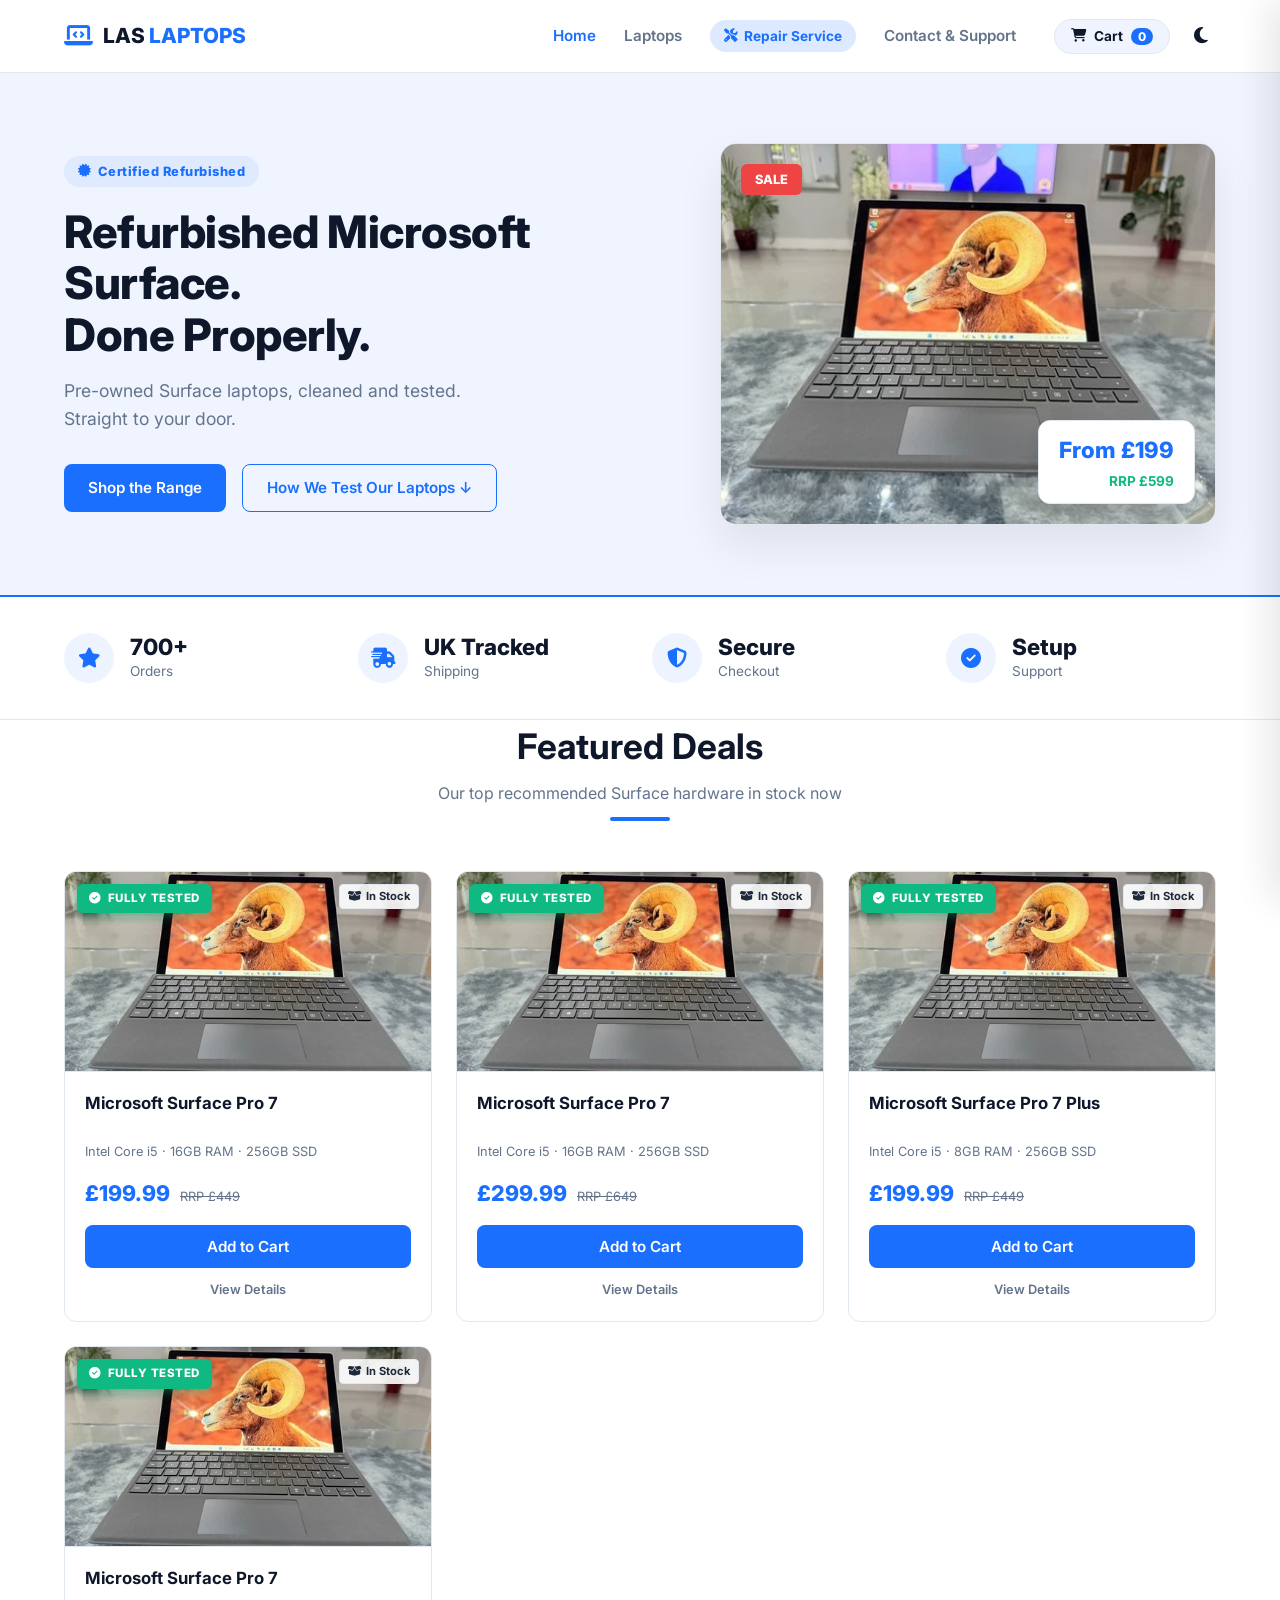
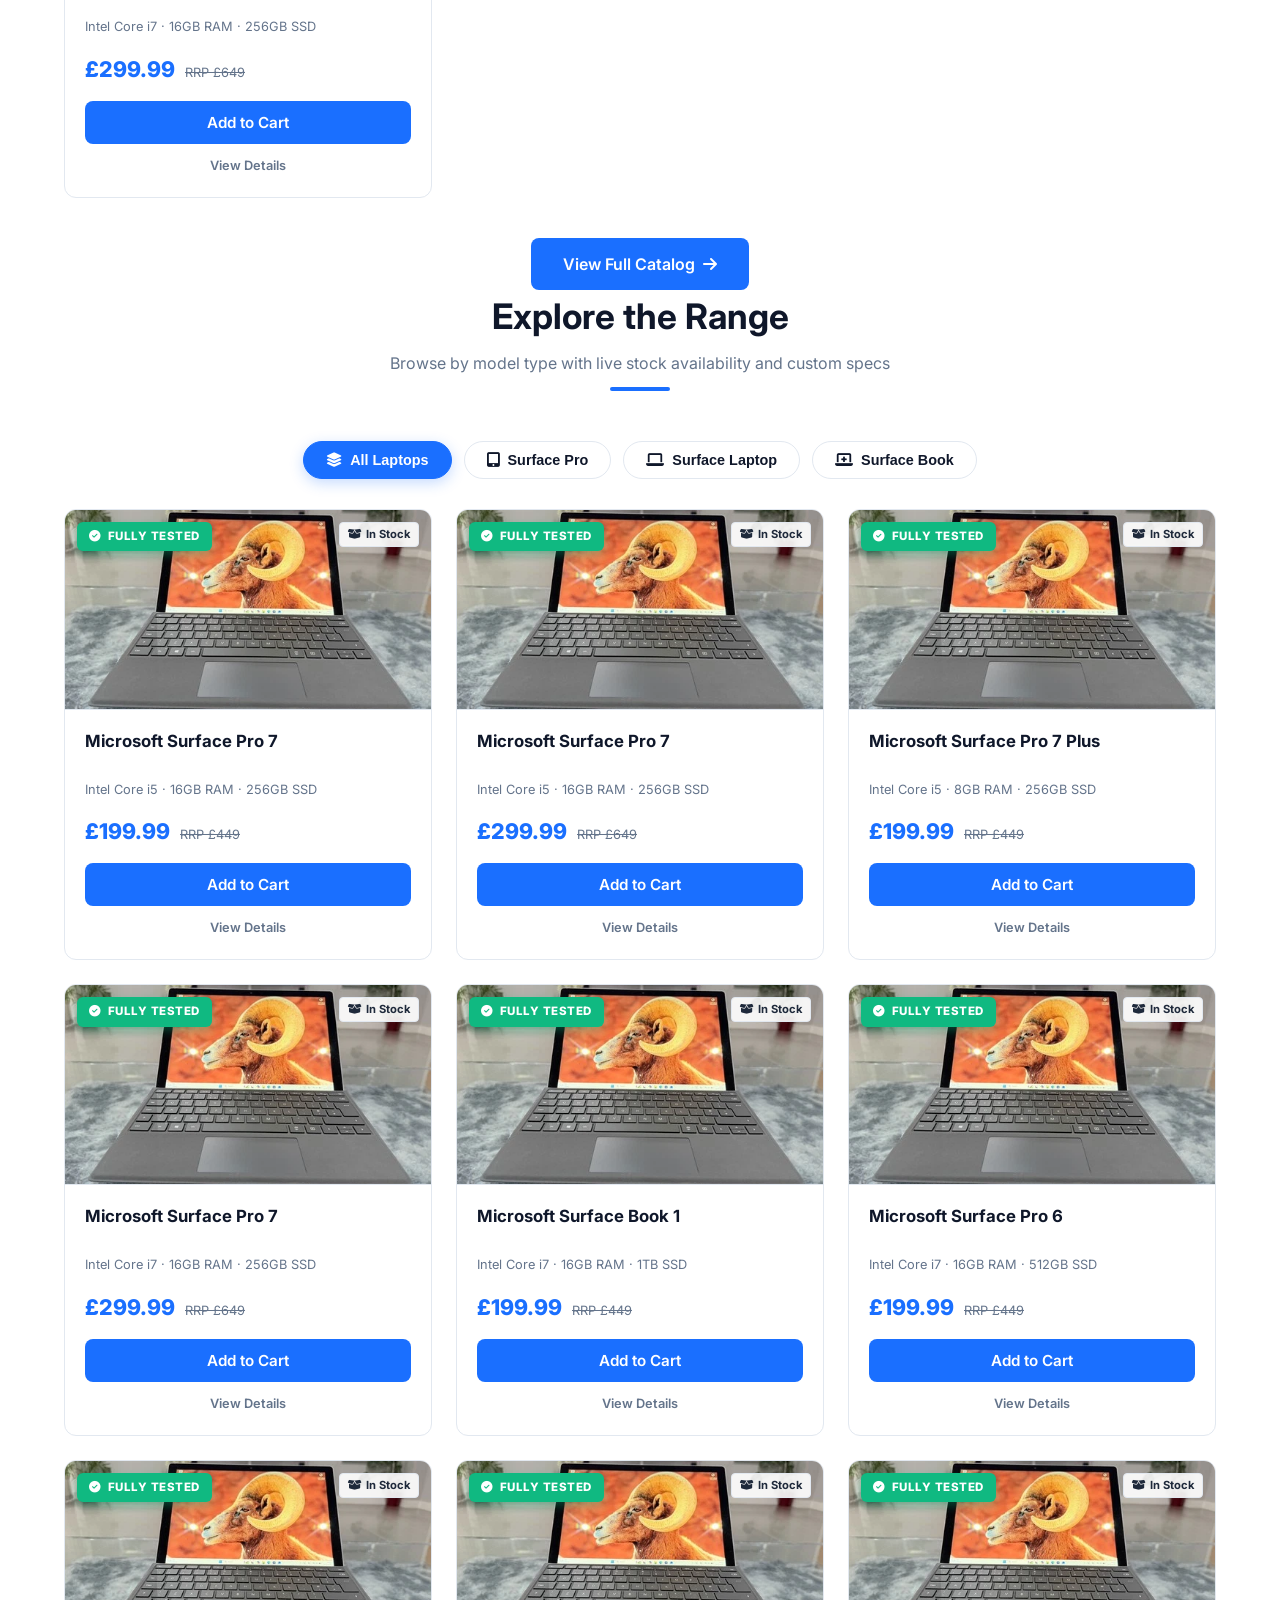
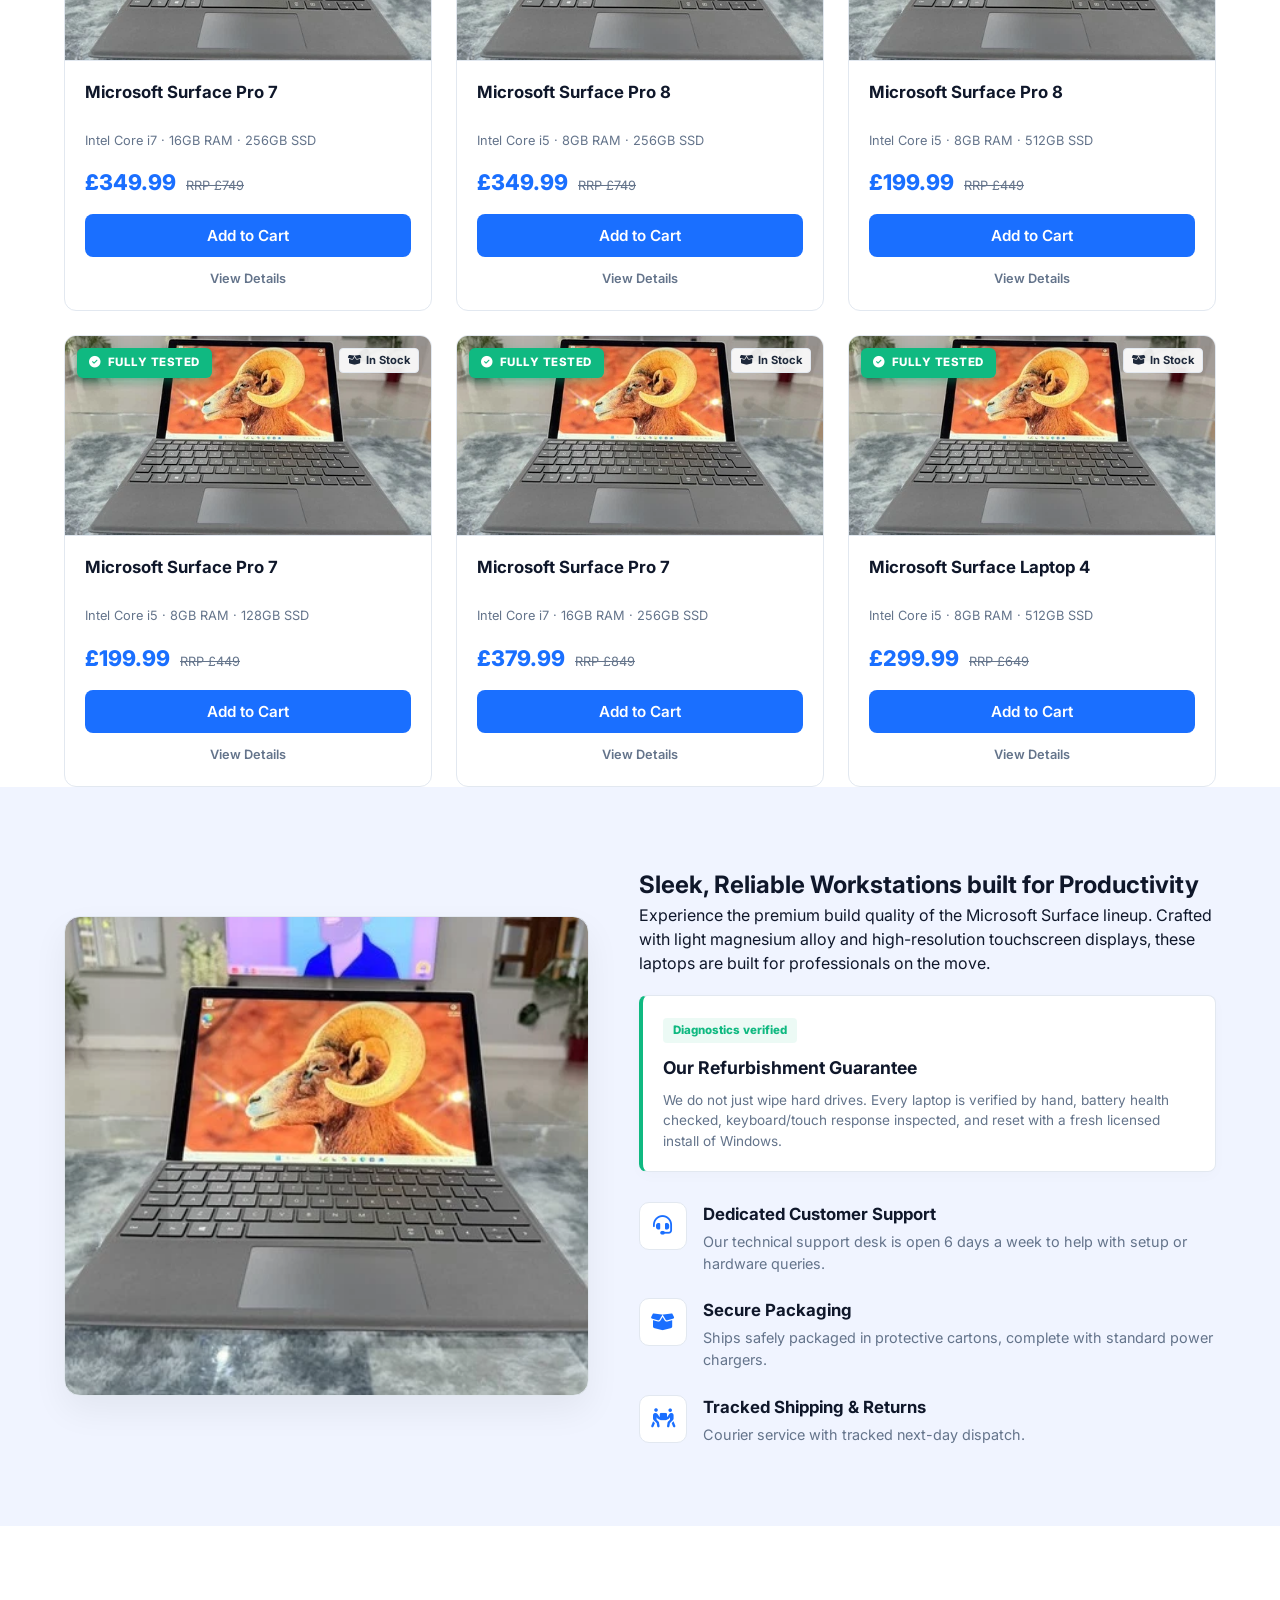
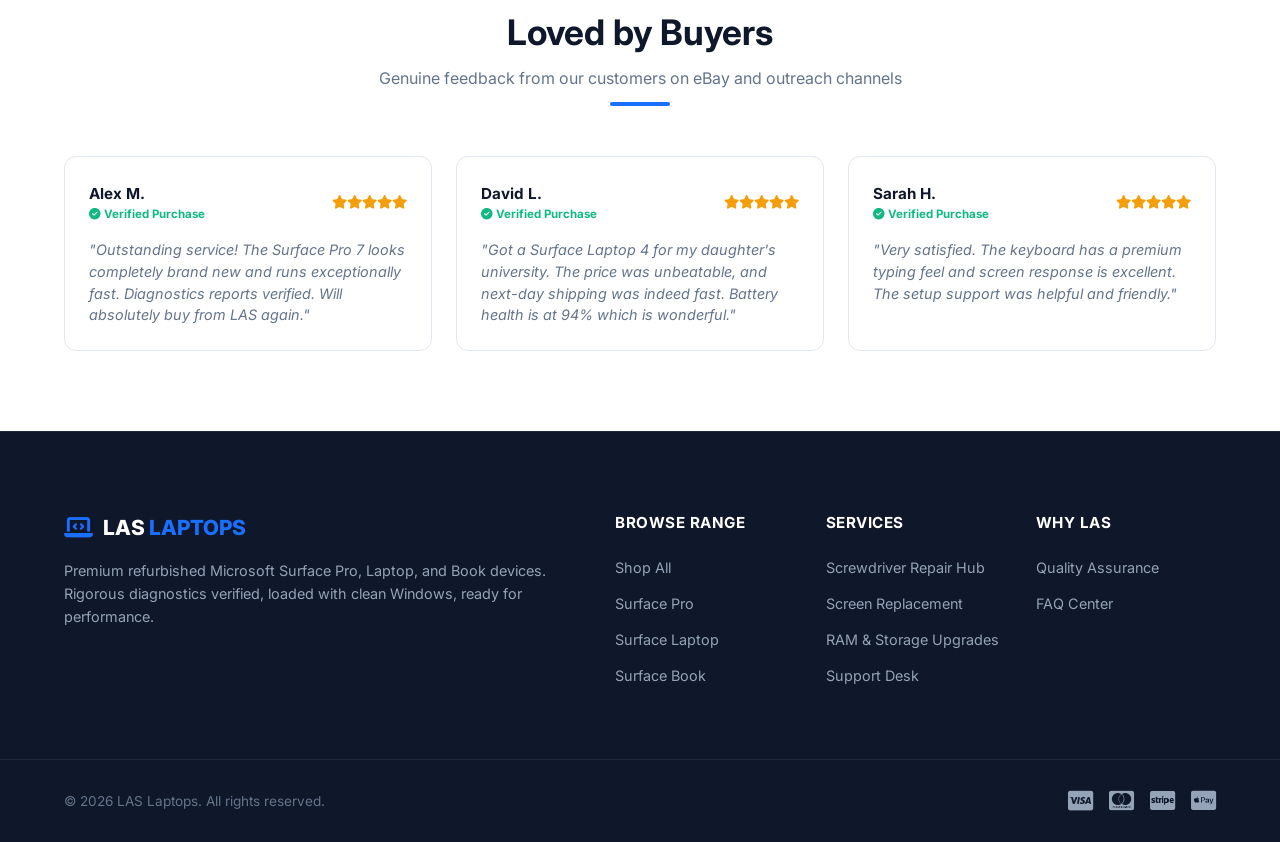
==== commit 0d493683: "Update footer details, phone number, hero pricing, and guarantee section layout" ====
--- a/index.html
+++ b/index.html
@@ -63,7 +63,7 @@
                     <img src="laptop.jpg" alt="Certified Refurbished Microsoft Surface Pro" class="hero-img">
                     <div class="hero-price-chip">
                         <div class="price-chip-val">From £199</div>
-                        <div class="price-chip-rrp">Next-day shipping</div>
+                        <div class="price-chip-rrp">RRP £599</div>
                     </div>
                 </div>
             </div>
@@ -511,16 +511,18 @@
     <section class="why-buy-section" id="why-buy">
         <div class="container why-grid">
             <div class="why-image-col">
-                <div class="why-card">
-                    <div class="why-badge">Diagnostics verified</div>
-                    <h4>Our Refurbishment Guarantee</h4>
-                    <p>We do not just wipe hard drives. Every laptop is verified by hand, battery health checked, keyboard/touch response inspected, and reset with a fresh licensed install of Windows.</p>
-                </div>
+                <!-- Clean laptop image displays here without text blocking it -->
             </div>
             
             <div class="why-content-col">
                 <h2>Sleek, Reliable Workstations built for Productivity</h2>
                 <p>Experience the premium build quality of the Microsoft Surface lineup. Crafted with light magnesium alloy and high-resolution touchscreen displays, these laptops are built for professionals on the move.</p>
+                
+                <div class="why-card-inline">
+                    <div class="why-badge">Diagnostics verified</div>
+                    <h4>Our Refurbishment Guarantee</h4>
+                    <p>We do not just wipe hard drives. Every laptop is verified by hand, battery health checked, keyboard/touch response inspected, and reset with a fresh licensed install of Windows.</p>
+                </div>
                 
                 <div class="benefit-rows">
                     <div class="benefit-row">
@@ -541,7 +543,7 @@
                         <div class="benefit-icon"><i class="fa-solid fa-people-carry-box"></i></div>
                         <div>
                             <h4>Tracked Shipping &amp; Returns</h4>
-                            <p>Courier service with tracked next-day dispatch. 14-day change of mind return period.</p>
+                            <p>Courier service with tracked next-day dispatch.</p>
                         </div>
                     </div>
                 </div>
@@ -604,9 +606,6 @@
                     <span>LAS <span class="accent-text">LAPTOPS</span></span>
                 </a>
                 <p class="footer-desc">Premium refurbished Microsoft Surface Pro, Laptop, and Book devices. Rigorous diagnostics verified, loaded with clean Windows, ready for performance.</p>
-                <div class="social-links">
-                    <a href="#" aria-label="Twitter"><i class="fa-brands fa-x-twitter"></i></a>
-                </div>
             </div>
             
             <div class="footer-right-col">
@@ -635,14 +634,13 @@
                     <ul class="footer-links">
                         <li><a href="index.html#why-buy">Quality Assurance</a></li>
                         <li><a href="contact.html#faqs">FAQ Center</a></li>
-                        <li><a href="contact.html">Warranty Policy</a></li>
                     </ul>
                 </div>
             </div>
         </div>
         
-        <div class="container footer-bottom">
-            <div class="footer-bottom-content">
+        <div class="footer-bottom">
+            <div class="container footer-bottom-content">
                 <p>&copy; 2026 LAS Laptops. All rights reserved.</p>
                 <div class="payment-methods">
                     <i class="fa-brands fa-cc-visa"></i>
--- a/style.css
+++ b/style.css
@@ -361,10 +361,11 @@
 }
 
 .price-chip-rrp {
-    font-size: 0.8rem;
-    color: var(--text-muted);
-    text-decoration: line-through;
-    margin-top: 2px;
+    font-size: 0.85rem;
+    color: #10b981;
+    font-weight: 700;
+    text-decoration: none;
+    margin-top: 4px;
 }
 
 /* TRUST BAR */
@@ -1369,6 +1370,27 @@
 .footer-bottom {
     border-top: 1px solid #1e293b;
     padding: 30px 0;
+    width: 100%;
+}
+.why-card-inline {
+    background-color: var(--bg-card);
+    border: 1px solid var(--border-color);
+    border-left: 4px solid #10b981;
+    border-radius: 8px;
+    padding: 20px;
+    margin: 20px 0 30px 0;
+    box-shadow: 0 4px 15px rgba(0,0,0,0.02);
+}
+.why-card-inline h4 {
+    font-size: 1.1rem;
+    font-weight: 700;
+    margin-bottom: 8px;
+    color: var(--text-main);
+}
+.why-card-inline p {
+    font-size: 0.85rem;
+    color: var(--text-muted);
+    line-height: 1.5;
 }
 
 .footer-bottom-content {
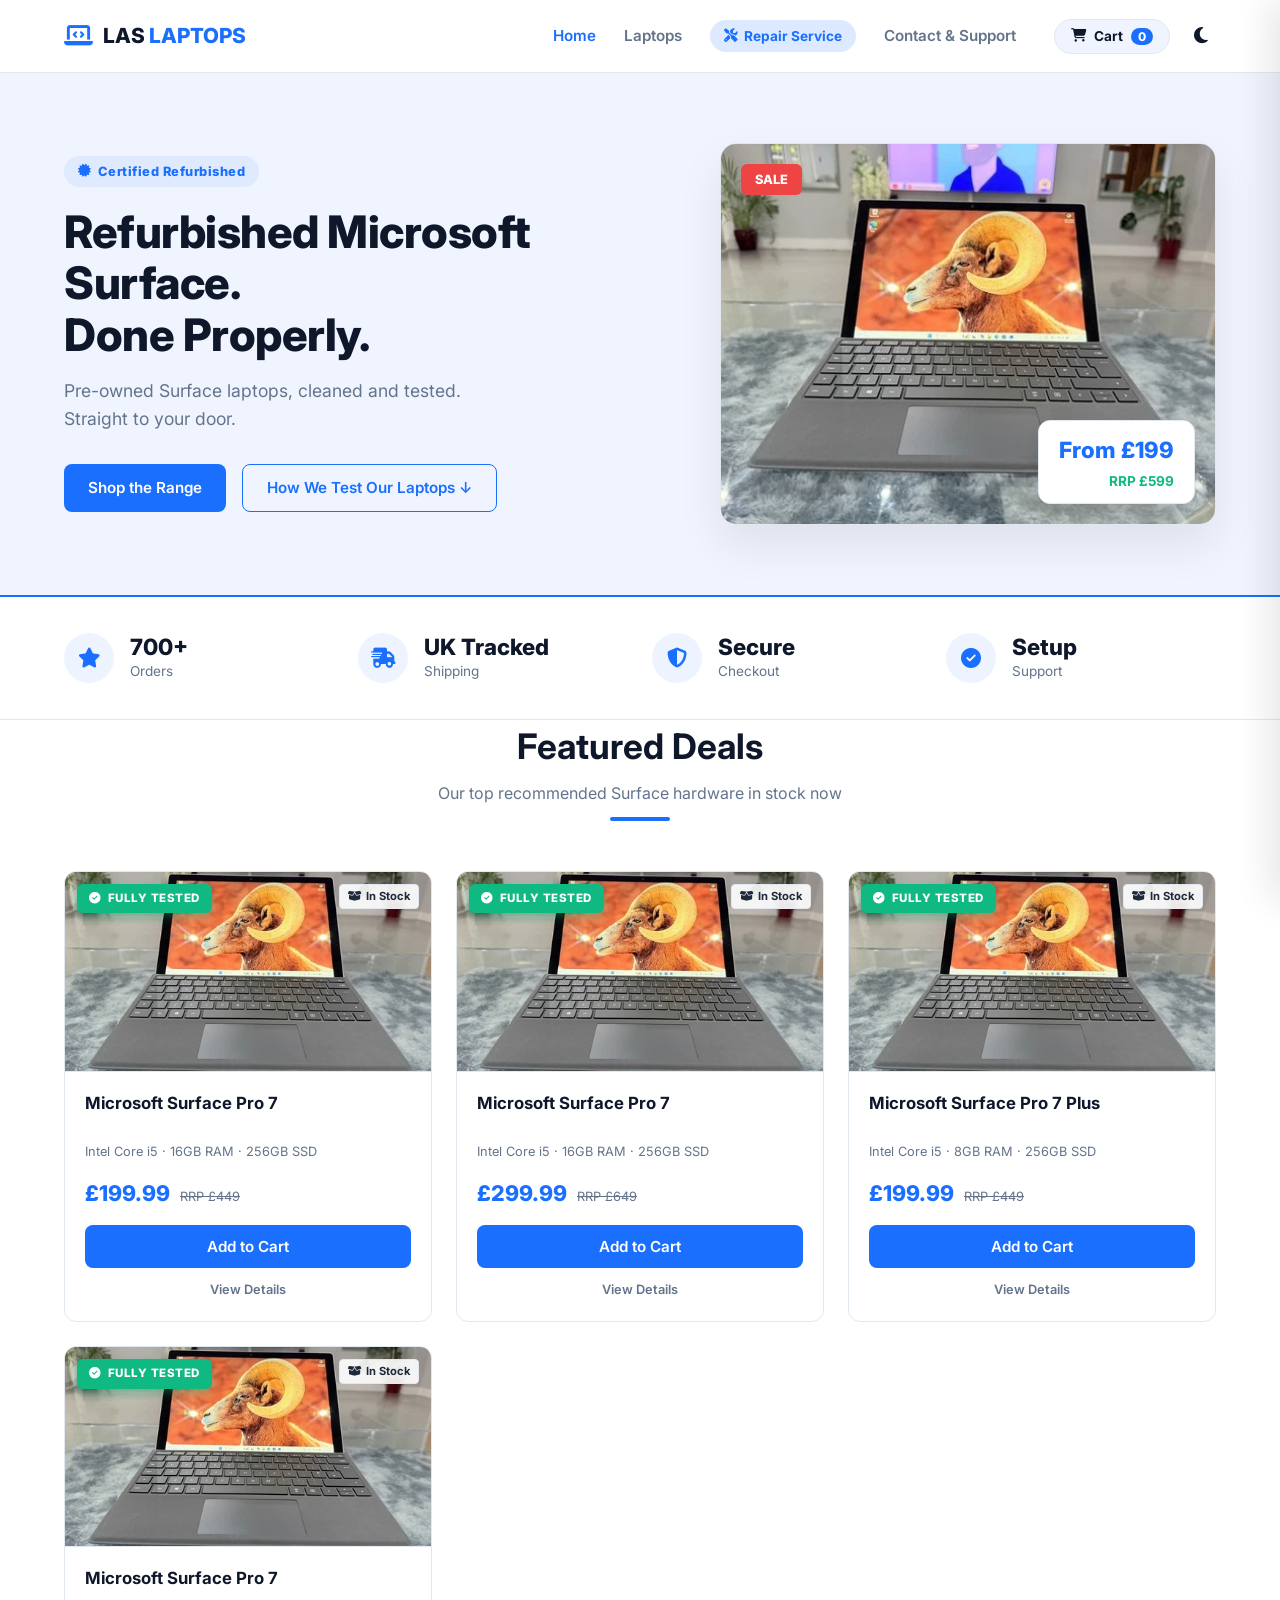
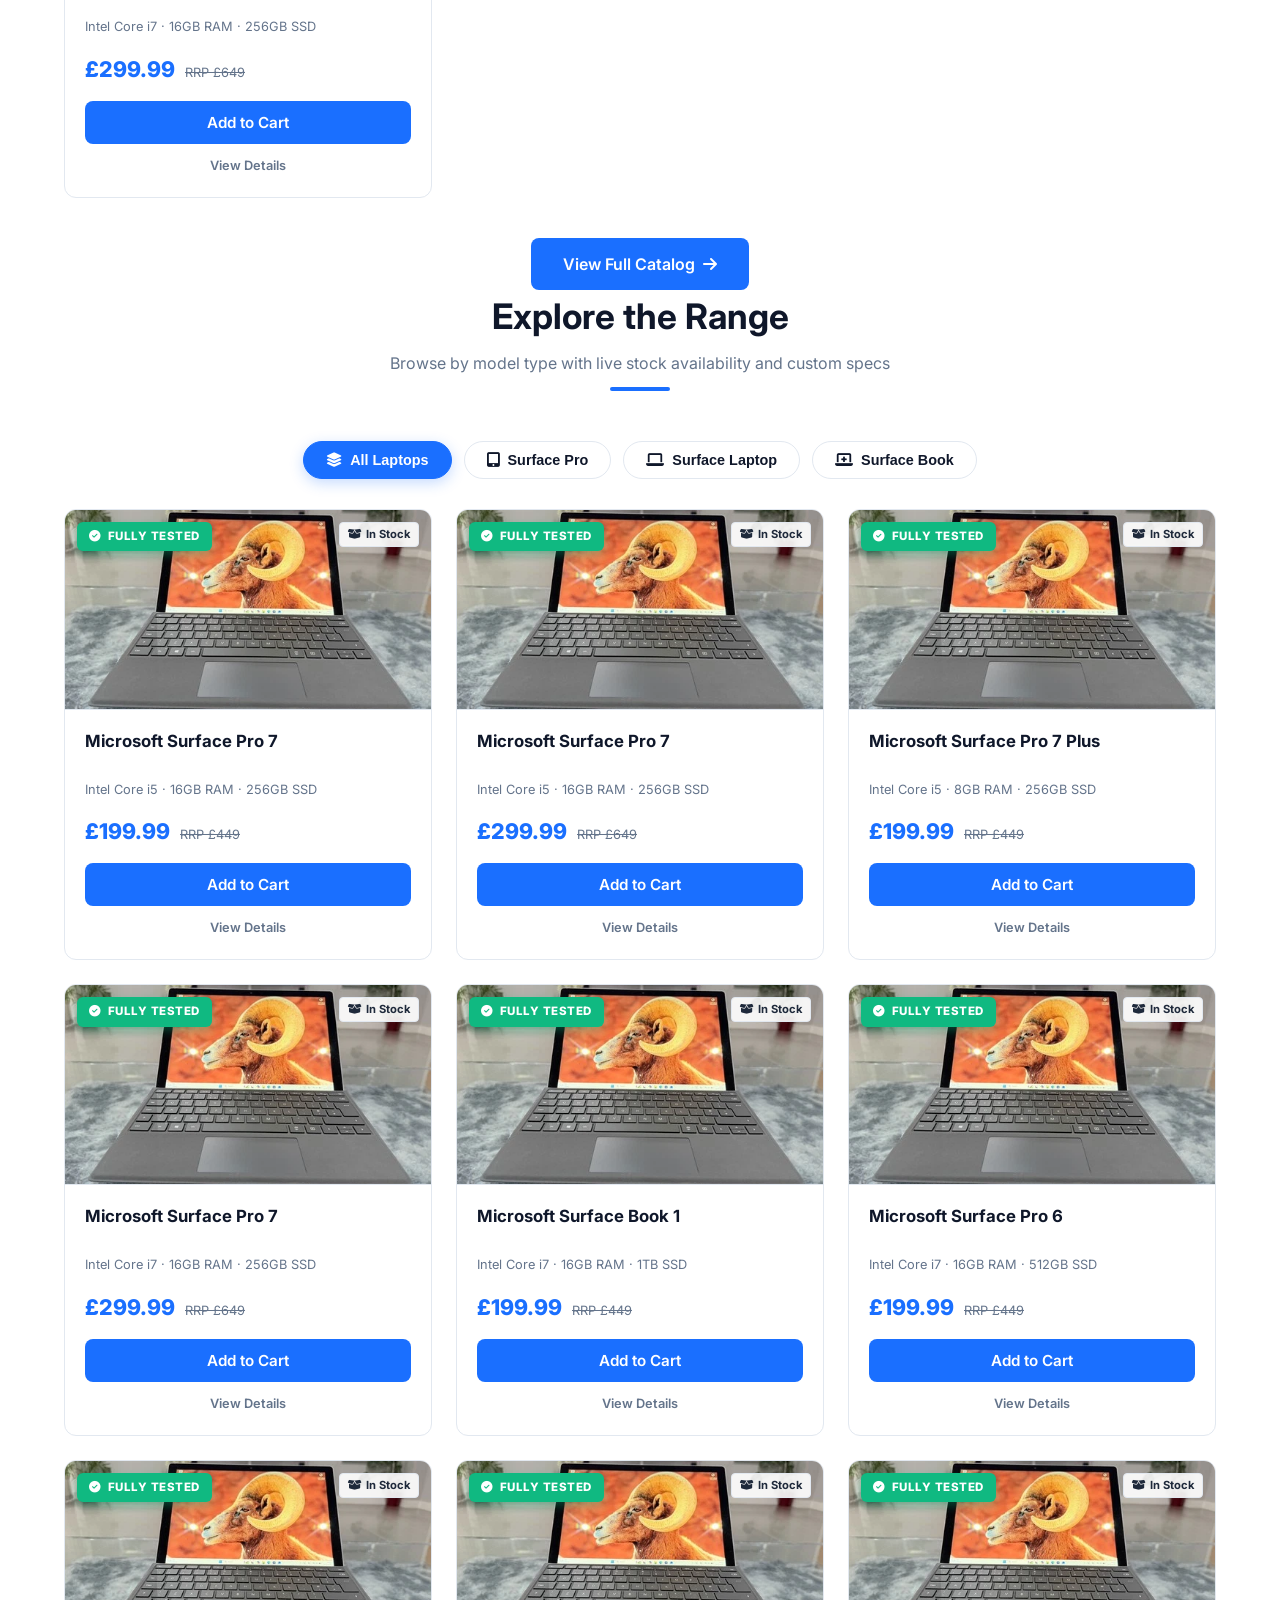
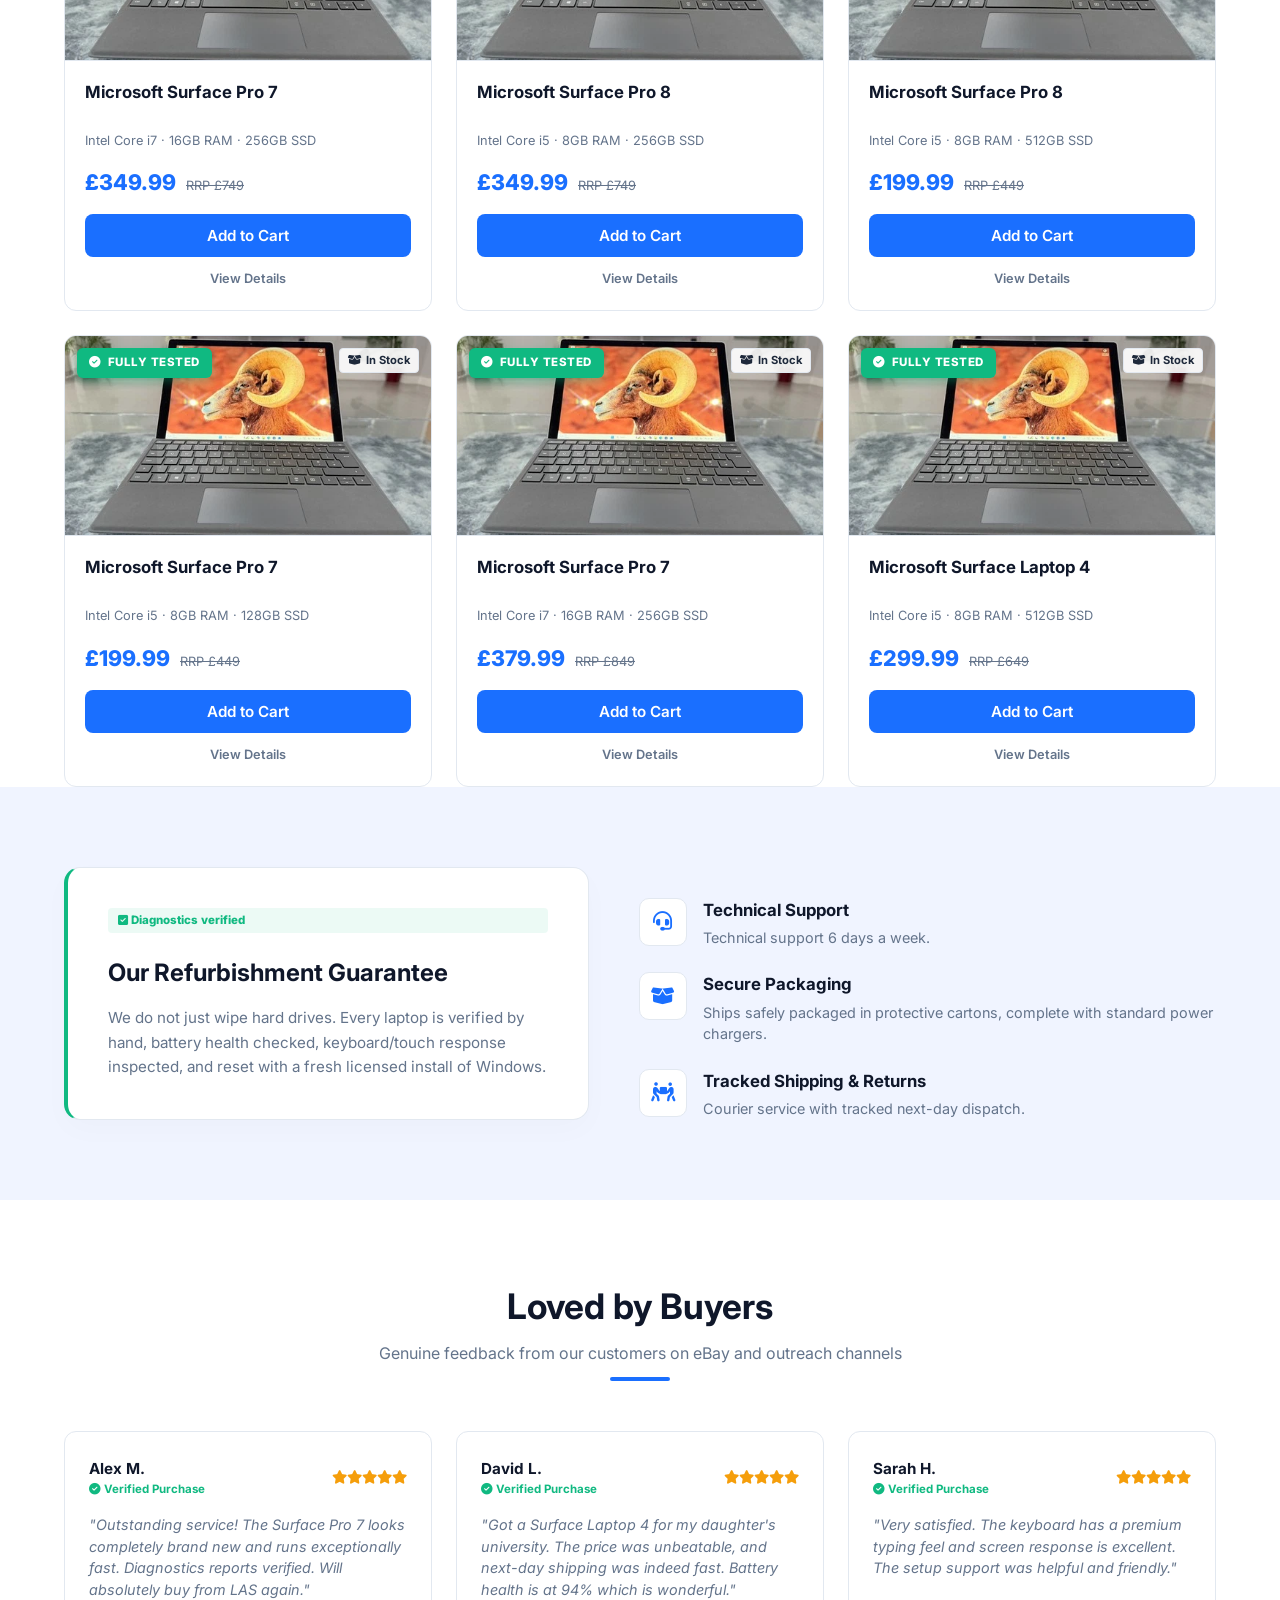
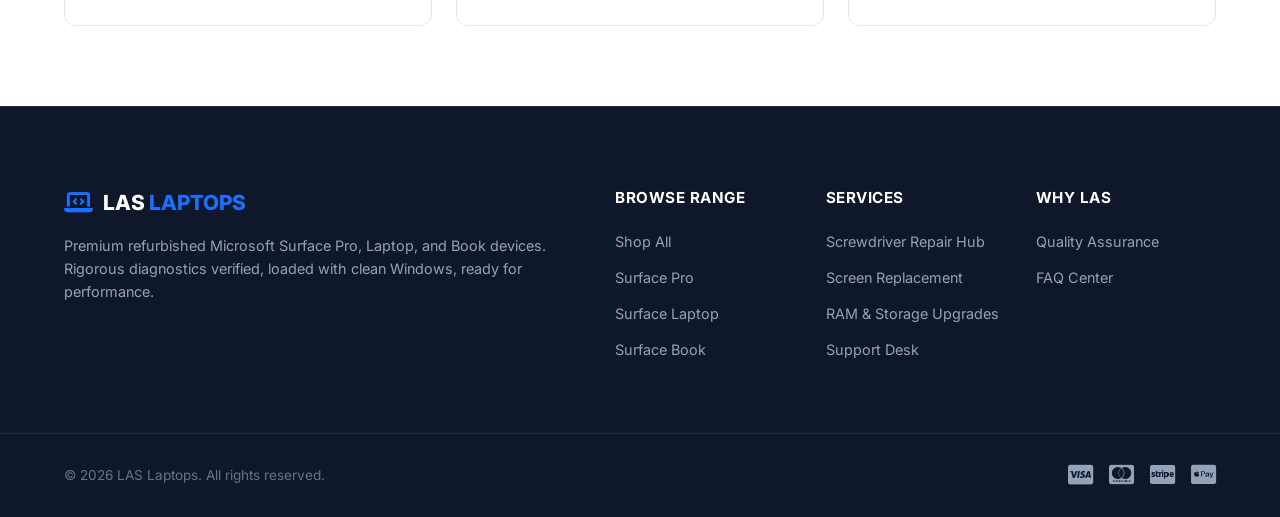
==== commit 2adf0efc: "Optimize homepage layouts, remove laptop image from guarantee, and strip shop page header" ====
--- a/index.html
+++ b/index.html
@@ -511,25 +511,18 @@
     <section class="why-buy-section" id="why-buy">
         <div class="container why-grid">
             <div class="why-image-col">
-                <!-- Clean laptop image displays here without text blocking it -->
+                <div class="why-badge"><i class="fa-solid fa-square-check"></i> Diagnostics verified</div>
+                <h4>Our Refurbishment Guarantee</h4>
+                <p>We do not just wipe hard drives. Every laptop is verified by hand, battery health checked, keyboard/touch response inspected, and reset with a fresh licensed install of Windows.</p>
             </div>
             
             <div class="why-content-col">
-                <h2>Sleek, Reliable Workstations built for Productivity</h2>
-                <p>Experience the premium build quality of the Microsoft Surface lineup. Crafted with light magnesium alloy and high-resolution touchscreen displays, these laptops are built for professionals on the move.</p>
-                
-                <div class="why-card-inline">
-                    <div class="why-badge">Diagnostics verified</div>
-                    <h4>Our Refurbishment Guarantee</h4>
-                    <p>We do not just wipe hard drives. Every laptop is verified by hand, battery health checked, keyboard/touch response inspected, and reset with a fresh licensed install of Windows.</p>
-                </div>
-                
                 <div class="benefit-rows">
                     <div class="benefit-row">
                         <div class="benefit-icon"><i class="fa-solid fa-headset"></i></div>
                         <div>
-                            <h4>Dedicated Customer Support</h4>
-                            <p>Our technical support desk is open 6 days a week to help with setup or hardware queries.</p>
+                            <h4>Technical Support</h4>
+                            <p>Technical support 6 days a week.</p>
                         </div>
                     </div>
                     <div class="benefit-row">
--- a/style.css
+++ b/style.css
@@ -941,16 +941,27 @@
 }
 
 .why-image-col {
-    background-image: url('laptop.jpg');
-    background-size: cover;
-    background-position: center;
+    background-color: var(--bg-card);
+    border: 1px solid var(--border-color);
+    border-left: 4px solid #10b981;
     border-radius: 16px;
-    height: 480px;
-    display: flex;
-    align-items: flex-end;
-    padding: 30px;
-    box-shadow: 0 15px 35px rgba(0,0,0,0.06);
-    border: 1px solid var(--border-color);
+    padding: 40px;
+    box-shadow: 0 10px 30px rgba(0,0,0,0.02);
+    display: flex;
+    flex-direction: column;
+    justify-content: center;
+}
+.why-image-col h4 {
+    font-size: 1.5rem;
+    font-weight: 700;
+    margin-top: 10px;
+    margin-bottom: 15px;
+    color: var(--text-main);
+}
+.why-image-col p {
+    font-size: 0.95rem;
+    color: var(--text-muted);
+    line-height: 1.6;
 }
 
 .why-card {
@@ -1372,26 +1383,7 @@
     padding: 30px 0;
     width: 100%;
 }
-.why-card-inline {
-    background-color: var(--bg-card);
-    border: 1px solid var(--border-color);
-    border-left: 4px solid #10b981;
-    border-radius: 8px;
-    padding: 20px;
-    margin: 20px 0 30px 0;
-    box-shadow: 0 4px 15px rgba(0,0,0,0.02);
-}
-.why-card-inline h4 {
-    font-size: 1.1rem;
-    font-weight: 700;
-    margin-bottom: 8px;
-    color: var(--text-main);
-}
-.why-card-inline p {
-    font-size: 0.85rem;
-    color: var(--text-muted);
-    line-height: 1.5;
-}
+/* Inline card style removed */
 
 .footer-bottom-content {
     display: flex;
@@ -1844,7 +1836,7 @@
     }
     
     .why-image-col {
-        height: 380px;
+        height: auto;
     }
     
     .product-grid {
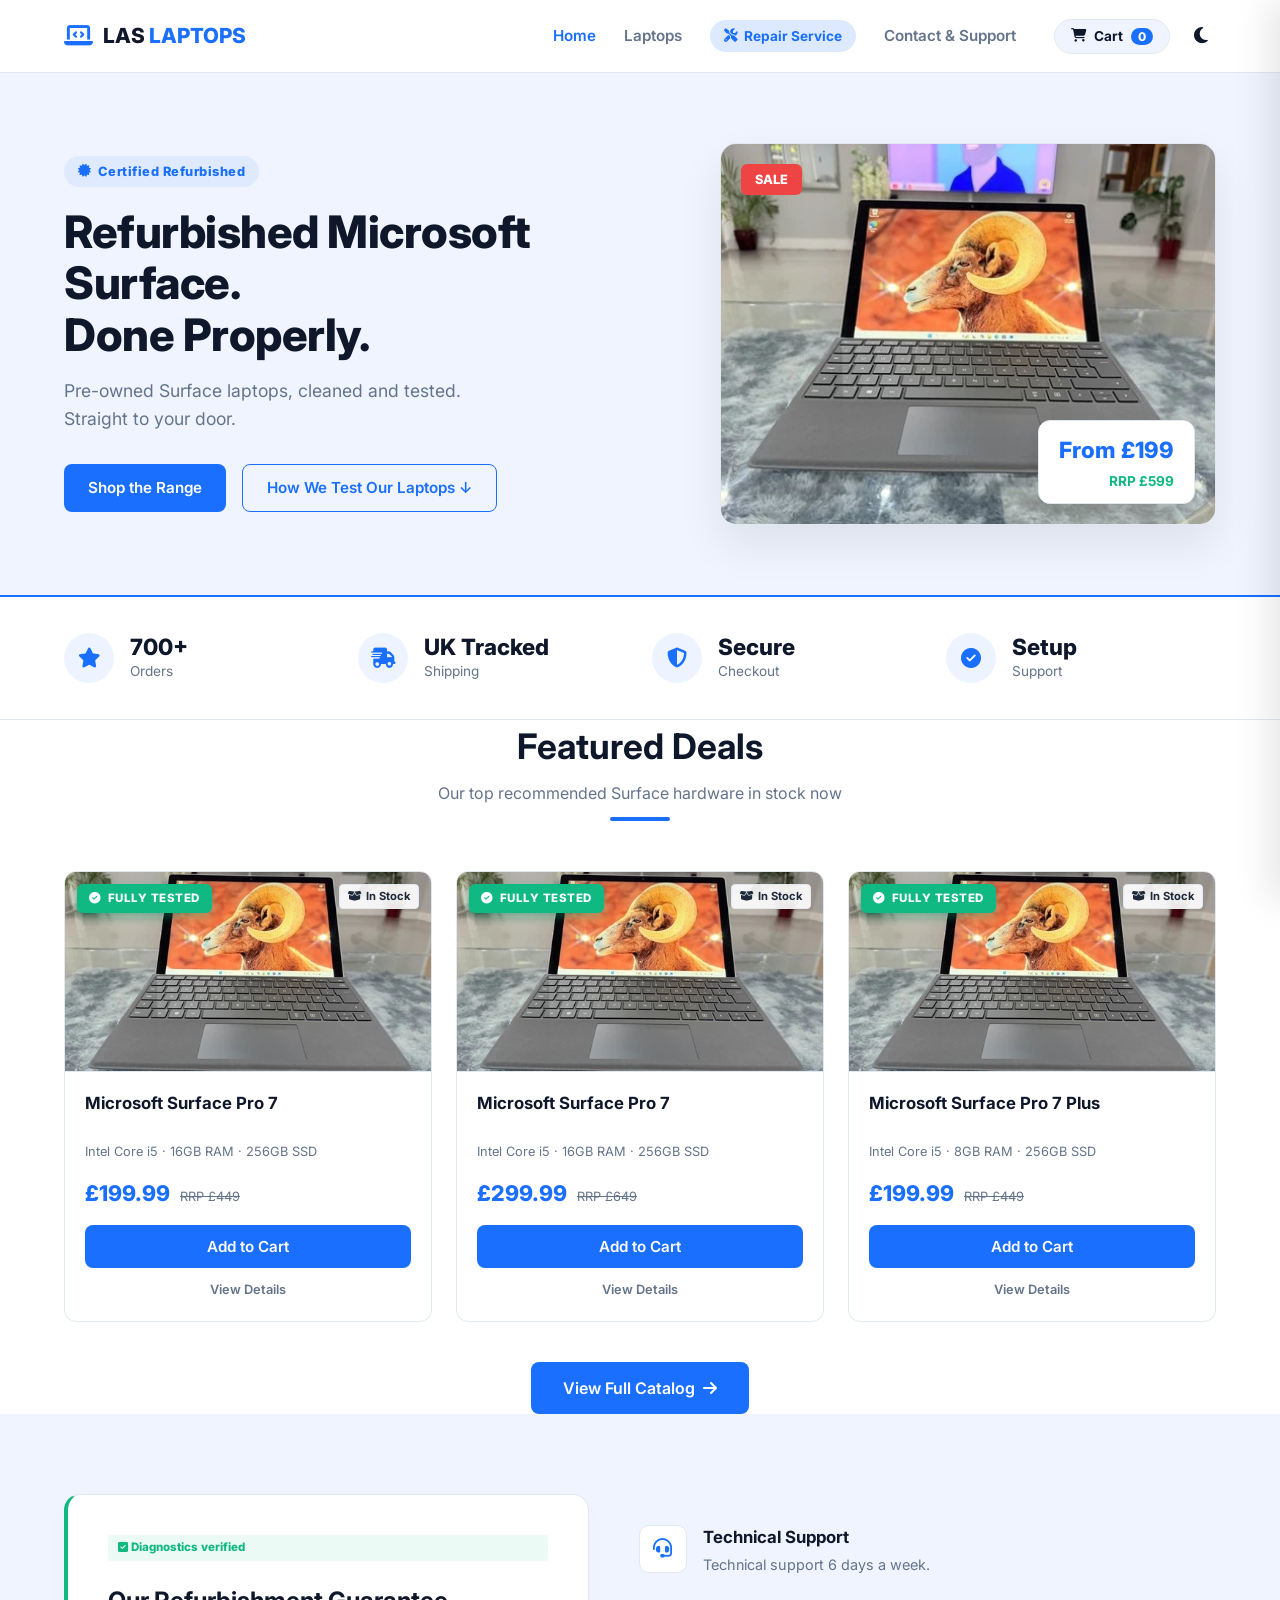
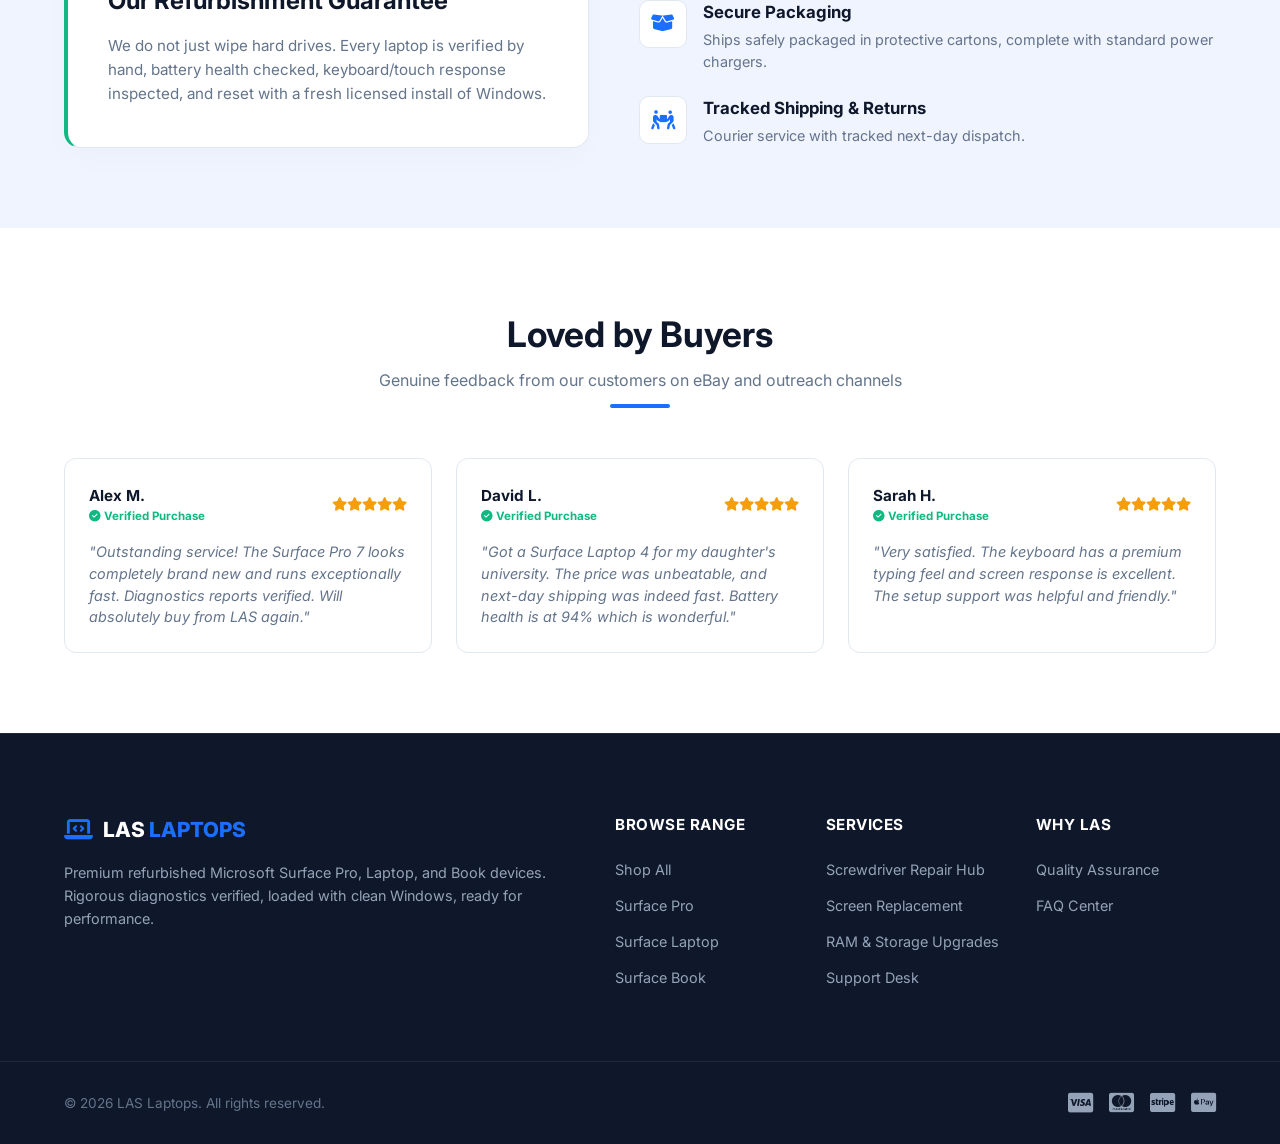
==== commit 6faa7420: "Add no-referrer policy, show 3 featured products, and remove explore section from homepage" ====
--- a/index.html
+++ b/index.html
@@ -3,6 +3,7 @@
 <head>
     <meta charset="UTF-8">
     <meta name="viewport" content="width=device-width, initial-scale=1.0">
+    <meta name="referrer" content="no-referrer">
     <title>Premium Refurbished Surface Store | LAS Laptops</title>
     <meta name="description" content="Certified premium refurbished Microsoft Surface laptops. Rigorous diagnostics verified and setup support.">
     <!-- Fonts -->
@@ -178,27 +179,6 @@
                 </div>
             </div>
     
-            <div class="product-card" data-category="pro" data-ram-type="16gb" data-storage-type="256gb" data-cpu-type="i7">
-                <div class="card-image-wrapper" onclick="this.closest('.product-card').querySelector('.view-details-link').click();" style="cursor: pointer;">
-                    <span class="condition-badge excellent"><i class="fa-solid fa-circle-check"></i> Fully Tested</span>
-                    <span class="stock-badge"><i class="fa-solid fa-box-open"></i> In Stock</span>
-                    <img src="https://i.ebayimg.com/images/g/xScAAeSwCB9p44eX/s-l500.webp" alt="Microsoft Surface Pro 7 image" class="card-img" onerror="this.src='laptop.jpg'">
-                    <div class="zoom-overlay"><i class="fa-solid fa-magnifying-glass-plus"></i> View Details</div>
-                </div>
-                <div class="card-body">
-                    <h3 class="card-title">Microsoft Surface Pro 7</h3>
-                    <div class="card-specs-summary">Intel Core i7 &middot; 16GB RAM &middot; 256GB SSD</div>
-                    <div class="price-row">
-                        <span class="price-val">£299.99</span>
-                        <span class="price-rrp">RRP £649</span>
-                    </div>
-                    <div class="card-actions">
-                        <button class="add-to-cart-btn btn btn-primary" data-id="15209810" data-title="Microsoft Surface Pro 7" data-price="£299.99" data-image="https://i.ebayimg.com/images/g/xScAAeSwCB9p44eX/s-l500.webp">Add to Cart</button>
-                        <button class="view-details-link" data-title="Microsoft Surface Pro 7" data-cpu="Intel Core i7" data-ram="16GB RAM" data-storage="256GB SSD" data-condition="Fully Tested &amp; Diagnostic Cleaned" data-price="£299.99" data-rrp="£649" data-image="https://i.ebayimg.com/images/g/xScAAeSwCB9p44eX/s-l500.webp">View Details</button>
-                    </div>
-                </div>
-            </div>
-    
             </div>
             
             <div class="text-center section-action">
@@ -206,306 +186,6 @@
             </div>
         </div>
     </section>
-
-    <!-- Filtered Deals Section -->
-    <section class="explore-section">
-        <div class="container">
-            <div class="section-title-wrap text-center">
-                <h2>Explore the Range</h2>
-                <p>Browse by model type with live stock availability and custom specs</p>
-                <div class="accent-line"></div>
-            </div>
-            
-            <div class="explore-tabs">
-                <button class="explore-tab active" data-filter="all"><i class="fa-solid fa-layer-group"></i> All Laptops</button>
-                <button class="explore-tab" data-filter="pro"><i class="fa-solid fa-tablet-screen-button"></i> Surface Pro</button>
-                <button class="explore-tab" data-filter="laptop"><i class="fa-solid fa-laptop"></i> Surface Laptop</button>
-                <button class="explore-tab" data-filter="book"><i class="fa-solid fa-laptop-medical"></i> Surface Book</button>
-            </div>
-            
-            <div class="product-grid" id="exploreGrid">
-                
-            <div class="product-card" data-category="pro" data-ram-type="16gb" data-storage-type="256gb" data-cpu-type="i5">
-                <div class="card-image-wrapper" onclick="this.closest('.product-card').querySelector('.view-details-link').click();" style="cursor: pointer;">
-                    <span class="condition-badge excellent"><i class="fa-solid fa-circle-check"></i> Fully Tested</span>
-                    <span class="stock-badge"><i class="fa-solid fa-box-open"></i> In Stock</span>
-                    <img src="https://i.ebayimg.com/images/g/8-EAAeSwCmBqEbI5/s-l500.webp" alt="Microsoft Surface Pro 7 image" class="card-img" onerror="this.src='laptop.jpg'">
-                    <div class="zoom-overlay"><i class="fa-solid fa-magnifying-glass-plus"></i> View Details</div>
-                </div>
-                <div class="card-body">
-                    <h3 class="card-title">Microsoft Surface Pro 7</h3>
-                    <div class="card-specs-summary">Intel Core i5 &middot; 16GB RAM &middot; 256GB SSD</div>
-                    <div class="price-row">
-                        <span class="price-val">£199.99</span>
-                        <span class="price-rrp">RRP £449</span>
-                    </div>
-                    <div class="card-actions">
-                        <button class="add-to-cart-btn btn btn-primary" data-id="63972542" data-title="Microsoft Surface Pro 7" data-price="£199.99" data-image="https://i.ebayimg.com/images/g/8-EAAeSwCmBqEbI5/s-l500.webp">Add to Cart</button>
-                        <button class="view-details-link" data-title="Microsoft Surface Pro 7" data-cpu="Intel Core i5" data-ram="16GB RAM" data-storage="256GB SSD" data-condition="Fully Tested &amp; Diagnostic Cleaned" data-price="£199.99" data-rrp="£449" data-image="https://i.ebayimg.com/images/g/8-EAAeSwCmBqEbI5/s-l500.webp">View Details</button>
-                    </div>
-                </div>
-            </div>
-    
-            <div class="product-card" data-category="pro" data-ram-type="16gb" data-storage-type="256gb" data-cpu-type="i5">
-                <div class="card-image-wrapper" onclick="this.closest('.product-card').querySelector('.view-details-link').click();" style="cursor: pointer;">
-                    <span class="condition-badge excellent"><i class="fa-solid fa-circle-check"></i> Fully Tested</span>
-                    <span class="stock-badge"><i class="fa-solid fa-box-open"></i> In Stock</span>
-                    <img src="https://i.ebayimg.com/images/g/-NMAAeSwVqBqCMZA/s-l500.webp" alt="Microsoft Surface Pro 7 image" class="card-img" onerror="this.src='laptop.jpg'">
-                    <div class="zoom-overlay"><i class="fa-solid fa-magnifying-glass-plus"></i> View Details</div>
-                </div>
-                <div class="card-body">
-                    <h3 class="card-title">Microsoft Surface Pro 7</h3>
-                    <div class="card-specs-summary">Intel Core i5 &middot; 16GB RAM &middot; 256GB SSD</div>
-                    <div class="price-row">
-                        <span class="price-val">£299.99</span>
-                        <span class="price-rrp">RRP £649</span>
-                    </div>
-                    <div class="card-actions">
-                        <button class="add-to-cart-btn btn btn-primary" data-id="8833012" data-title="Microsoft Surface Pro 7" data-price="£299.99" data-image="https://i.ebayimg.com/images/g/-NMAAeSwVqBqCMZA/s-l500.webp">Add to Cart</button>
-                        <button class="view-details-link" data-title="Microsoft Surface Pro 7" data-cpu="Intel Core i5" data-ram="16GB RAM" data-storage="256GB SSD" data-condition="Fully Tested &amp; Diagnostic Cleaned" data-price="£299.99" data-rrp="£649" data-image="https://i.ebayimg.com/images/g/-NMAAeSwVqBqCMZA/s-l500.webp">View Details</button>
-                    </div>
-                </div>
-            </div>
-    
-            <div class="product-card" data-category="pro" data-ram-type="8gb" data-storage-type="256gb" data-cpu-type="i5">
-                <div class="card-image-wrapper" onclick="this.closest('.product-card').querySelector('.view-details-link').click();" style="cursor: pointer;">
-                    <span class="condition-badge excellent"><i class="fa-solid fa-circle-check"></i> Fully Tested</span>
-                    <span class="stock-badge"><i class="fa-solid fa-box-open"></i> In Stock</span>
-                    <img src="https://i.ebayimg.com/images/g/E4QAAeSwcnFp48Qd/s-l500.webp" alt="Microsoft Surface Pro 7 Plus image" class="card-img" onerror="this.src='laptop.jpg'">
-                    <div class="zoom-overlay"><i class="fa-solid fa-magnifying-glass-plus"></i> View Details</div>
-                </div>
-                <div class="card-body">
-                    <h3 class="card-title">Microsoft Surface Pro 7 Plus</h3>
-                    <div class="card-specs-summary">Intel Core i5 &middot; 8GB RAM &middot; 256GB SSD</div>
-                    <div class="price-row">
-                        <span class="price-val">£199.99</span>
-                        <span class="price-rrp">RRP £449</span>
-                    </div>
-                    <div class="card-actions">
-                        <button class="add-to-cart-btn btn btn-primary" data-id="21987517" data-title="Microsoft Surface Pro 7 Plus" data-price="£199.99" data-image="https://i.ebayimg.com/images/g/E4QAAeSwcnFp48Qd/s-l500.webp">Add to Cart</button>
-                        <button class="view-details-link" data-title="Microsoft Surface Pro 7 Plus" data-cpu="Intel Core i5" data-ram="8GB RAM" data-storage="256GB SSD" data-condition="Fully Tested &amp; Diagnostic Cleaned" data-price="£199.99" data-rrp="£449" data-image="https://i.ebayimg.com/images/g/E4QAAeSwcnFp48Qd/s-l500.webp">View Details</button>
-                    </div>
-                </div>
-            </div>
-    
-            <div class="product-card" data-category="pro" data-ram-type="16gb" data-storage-type="256gb" data-cpu-type="i7">
-                <div class="card-image-wrapper" onclick="this.closest('.product-card').querySelector('.view-details-link').click();" style="cursor: pointer;">
-                    <span class="condition-badge excellent"><i class="fa-solid fa-circle-check"></i> Fully Tested</span>
-                    <span class="stock-badge"><i class="fa-solid fa-box-open"></i> In Stock</span>
-                    <img src="https://i.ebayimg.com/images/g/xScAAeSwCB9p44eX/s-l500.webp" alt="Microsoft Surface Pro 7 image" class="card-img" onerror="this.src='laptop.jpg'">
-                    <div class="zoom-overlay"><i class="fa-solid fa-magnifying-glass-plus"></i> View Details</div>
-                </div>
-                <div class="card-body">
-                    <h3 class="card-title">Microsoft Surface Pro 7</h3>
-                    <div class="card-specs-summary">Intel Core i7 &middot; 16GB RAM &middot; 256GB SSD</div>
-                    <div class="price-row">
-                        <span class="price-val">£299.99</span>
-                        <span class="price-rrp">RRP £649</span>
-                    </div>
-                    <div class="card-actions">
-                        <button class="add-to-cart-btn btn btn-primary" data-id="15209810" data-title="Microsoft Surface Pro 7" data-price="£299.99" data-image="https://i.ebayimg.com/images/g/xScAAeSwCB9p44eX/s-l500.webp">Add to Cart</button>
-                        <button class="view-details-link" data-title="Microsoft Surface Pro 7" data-cpu="Intel Core i7" data-ram="16GB RAM" data-storage="256GB SSD" data-condition="Fully Tested &amp; Diagnostic Cleaned" data-price="£299.99" data-rrp="£649" data-image="https://i.ebayimg.com/images/g/xScAAeSwCB9p44eX/s-l500.webp">View Details</button>
-                    </div>
-                </div>
-            </div>
-    
-            <div class="product-card" data-category="book" data-ram-type="16gb" data-storage-type="1tb" data-cpu-type="i7">
-                <div class="card-image-wrapper" onclick="this.closest('.product-card').querySelector('.view-details-link').click();" style="cursor: pointer;">
-                    <span class="condition-badge excellent"><i class="fa-solid fa-circle-check"></i> Fully Tested</span>
-                    <span class="stock-badge"><i class="fa-solid fa-box-open"></i> In Stock</span>
-                    <img src="https://i.ebayimg.com/images/g/1fsAAeSwytJproLK/s-l500.webp" alt="Microsoft Surface Book 1 image" class="card-img" onerror="this.src='laptop.jpg'">
-                    <div class="zoom-overlay"><i class="fa-solid fa-magnifying-glass-plus"></i> View Details</div>
-                </div>
-                <div class="card-body">
-                    <h3 class="card-title">Microsoft Surface Book 1</h3>
-                    <div class="card-specs-summary">Intel Core i7 &middot; 16GB RAM &middot; 1TB SSD</div>
-                    <div class="price-row">
-                        <span class="price-val">£199.99</span>
-                        <span class="price-rrp">RRP £449</span>
-                    </div>
-                    <div class="card-actions">
-                        <button class="add-to-cart-btn btn btn-primary" data-id="9056111" data-title="Microsoft Surface Book 1" data-price="£199.99" data-image="https://i.ebayimg.com/images/g/1fsAAeSwytJproLK/s-l500.webp">Add to Cart</button>
-                        <button class="view-details-link" data-title="Microsoft Surface Book 1" data-cpu="Intel Core i7" data-ram="16GB RAM" data-storage="1TB SSD" data-condition="Fully Tested &amp; Diagnostic Cleaned" data-price="£199.99" data-rrp="£449" data-image="https://i.ebayimg.com/images/g/1fsAAeSwytJproLK/s-l500.webp">View Details</button>
-                    </div>
-                </div>
-            </div>
-    
-            <div class="product-card" data-category="pro" data-ram-type="16gb" data-storage-type="512gb" data-cpu-type="i7">
-                <div class="card-image-wrapper" onclick="this.closest('.product-card').querySelector('.view-details-link').click();" style="cursor: pointer;">
-                    <span class="condition-badge excellent"><i class="fa-solid fa-circle-check"></i> Fully Tested</span>
-                    <span class="stock-badge"><i class="fa-solid fa-box-open"></i> In Stock</span>
-                    <img src="https://i.ebayimg.com/images/g/yjEAAeSwZqJqEzOa/s-l500.webp" alt="Microsoft Surface Pro 6 image" class="card-img" onerror="this.src='laptop.jpg'">
-                    <div class="zoom-overlay"><i class="fa-solid fa-magnifying-glass-plus"></i> View Details</div>
-                </div>
-                <div class="card-body">
-                    <h3 class="card-title">Microsoft Surface Pro 6</h3>
-                    <div class="card-specs-summary">Intel Core i7 &middot; 16GB RAM &middot; 512GB SSD</div>
-                    <div class="price-row">
-                        <span class="price-val">£199.99</span>
-                        <span class="price-rrp">RRP £449</span>
-                    </div>
-                    <div class="card-actions">
-                        <button class="add-to-cart-btn btn btn-primary" data-id="41539284" data-title="Microsoft Surface Pro 6" data-price="£199.99" data-image="https://i.ebayimg.com/images/g/yjEAAeSwZqJqEzOa/s-l500.webp">Add to Cart</button>
-                        <button class="view-details-link" data-title="Microsoft Surface Pro 6" data-cpu="Intel Core i7" data-ram="16GB RAM" data-storage="512GB SSD" data-condition="Fully Tested &amp; Diagnostic Cleaned" data-price="£199.99" data-rrp="£449" data-image="https://i.ebayimg.com/images/g/yjEAAeSwZqJqEzOa/s-l500.webp">View Details</button>
-                    </div>
-                </div>
-            </div>
-    
-            <div class="product-card" data-category="pro" data-ram-type="16gb" data-storage-type="256gb" data-cpu-type="i7">
-                <div class="card-image-wrapper" onclick="this.closest('.product-card').querySelector('.view-details-link').click();" style="cursor: pointer;">
-                    <span class="condition-badge excellent"><i class="fa-solid fa-circle-check"></i> Fully Tested</span>
-                    <span class="stock-badge"><i class="fa-solid fa-box-open"></i> In Stock</span>
-                    <img src="https://i.ebayimg.com/images/g/IgQAAeSwU9BqCr0w/s-l500.webp" alt="Microsoft Surface Pro 7 image" class="card-img" onerror="this.src='laptop.jpg'">
-                    <div class="zoom-overlay"><i class="fa-solid fa-magnifying-glass-plus"></i> View Details</div>
-                </div>
-                <div class="card-body">
-                    <h3 class="card-title">Microsoft Surface Pro 7</h3>
-                    <div class="card-specs-summary">Intel Core i7 &middot; 16GB RAM &middot; 256GB SSD</div>
-                    <div class="price-row">
-                        <span class="price-val">£349.99</span>
-                        <span class="price-rrp">RRP £749</span>
-                    </div>
-                    <div class="card-actions">
-                        <button class="add-to-cart-btn btn btn-primary" data-id="21594270" data-title="Microsoft Surface Pro 7" data-price="£349.99" data-image="https://i.ebayimg.com/images/g/IgQAAeSwU9BqCr0w/s-l500.webp">Add to Cart</button>
-                        <button class="view-details-link" data-title="Microsoft Surface Pro 7" data-cpu="Intel Core i7" data-ram="16GB RAM" data-storage="256GB SSD" data-condition="Fully Tested &amp; Diagnostic Cleaned" data-price="£349.99" data-rrp="£749" data-image="https://i.ebayimg.com/images/g/IgQAAeSwU9BqCr0w/s-l500.webp">View Details</button>
-                    </div>
-                </div>
-            </div>
-    
-            <div class="product-card" data-category="pro" data-ram-type="8gb" data-storage-type="256gb" data-cpu-type="i5">
-                <div class="card-image-wrapper" onclick="this.closest('.product-card').querySelector('.view-details-link').click();" style="cursor: pointer;">
-                    <span class="condition-badge excellent"><i class="fa-solid fa-circle-check"></i> Fully Tested</span>
-                    <span class="stock-badge"><i class="fa-solid fa-box-open"></i> In Stock</span>
-                    <img src="https://i.ebayimg.com/images/g/uNUAAeSwmT1p47jn/s-l500.webp" alt="Microsoft Surface Pro 8 image" class="card-img" onerror="this.src='laptop.jpg'">
-                    <div class="zoom-overlay"><i class="fa-solid fa-magnifying-glass-plus"></i> View Details</div>
-                </div>
-                <div class="card-body">
-                    <h3 class="card-title">Microsoft Surface Pro 8</h3>
-                    <div class="card-specs-summary">Intel Core i5 &middot; 8GB RAM &middot; 256GB SSD</div>
-                    <div class="price-row">
-                        <span class="price-val">£349.99</span>
-                        <span class="price-rrp">RRP £749</span>
-                    </div>
-                    <div class="card-actions">
-                        <button class="add-to-cart-btn btn btn-primary" data-id="68588455" data-title="Microsoft Surface Pro 8" data-price="£349.99" data-image="https://i.ebayimg.com/images/g/uNUAAeSwmT1p47jn/s-l500.webp">Add to Cart</button>
-                        <button class="view-details-link" data-title="Microsoft Surface Pro 8" data-cpu="Intel Core i5" data-ram="8GB RAM" data-storage="256GB SSD" data-condition="Fully Tested &amp; Diagnostic Cleaned" data-price="£349.99" data-rrp="£749" data-image="https://i.ebayimg.com/images/g/uNUAAeSwmT1p47jn/s-l500.webp">View Details</button>
-                    </div>
-                </div>
-            </div>
-    
-            <div class="product-card" data-category="pro" data-ram-type="8gb" data-storage-type="512gb" data-cpu-type="i5">
-                <div class="card-image-wrapper" onclick="this.closest('.product-card').querySelector('.view-details-link').click();" style="cursor: pointer;">
-                    <span class="condition-badge excellent"><i class="fa-solid fa-circle-check"></i> Fully Tested</span>
-                    <span class="stock-badge"><i class="fa-solid fa-box-open"></i> In Stock</span>
-                    <img src="https://i.ebayimg.com/images/g/ogUAAeSw16ZpyX5H/s-l500.webp" alt="Microsoft Surface Pro 8 image" class="card-img" onerror="this.src='laptop.jpg'">
-                    <div class="zoom-overlay"><i class="fa-solid fa-magnifying-glass-plus"></i> View Details</div>
-                </div>
-                <div class="card-body">
-                    <h3 class="card-title">Microsoft Surface Pro 8</h3>
-                    <div class="card-specs-summary">Intel Core i5 &middot; 8GB RAM &middot; 512GB SSD</div>
-                    <div class="price-row">
-                        <span class="price-val">£199.99</span>
-                        <span class="price-rrp">RRP £449</span>
-                    </div>
-                    <div class="card-actions">
-                        <button class="add-to-cart-btn btn btn-primary" data-id="75795988" data-title="Microsoft Surface Pro 8" data-price="£199.99" data-image="https://i.ebayimg.com/images/g/ogUAAeSw16ZpyX5H/s-l500.webp">Add to Cart</button>
-                        <button class="view-details-link" data-title="Microsoft Surface Pro 8" data-cpu="Intel Core i5" data-ram="8GB RAM" data-storage="512GB SSD" data-condition="Fully Tested &amp; Diagnostic Cleaned" data-price="£199.99" data-rrp="£449" data-image="https://i.ebayimg.com/images/g/ogUAAeSw16ZpyX5H/s-l500.webp">View Details</button>
-                    </div>
-                </div>
-            </div>
-    
-            <div class="product-card" data-category="pro" data-ram-type="8gb" data-storage-type="128gb" data-cpu-type="i5">
-                <div class="card-image-wrapper" onclick="this.closest('.product-card').querySelector('.view-details-link').click();" style="cursor: pointer;">
-                    <span class="condition-badge excellent"><i class="fa-solid fa-circle-check"></i> Fully Tested</span>
-                    <span class="stock-badge"><i class="fa-solid fa-box-open"></i> In Stock</span>
-                    <img src="https://i.ebayimg.com/images/g/0kIAAeSwAV9p45uM/s-l500.webp" alt="Microsoft Surface Pro 7 image" class="card-img" onerror="this.src='laptop.jpg'">
-                    <div class="zoom-overlay"><i class="fa-solid fa-magnifying-glass-plus"></i> View Details</div>
-                </div>
-                <div class="card-body">
-                    <h3 class="card-title">Microsoft Surface Pro 7</h3>
-                    <div class="card-specs-summary">Intel Core i5 &middot; 8GB RAM &middot; 128GB SSD</div>
-                    <div class="price-row">
-                        <span class="price-val">£199.99</span>
-                        <span class="price-rrp">RRP £449</span>
-                    </div>
-                    <div class="card-actions">
-                        <button class="add-to-cart-btn btn btn-primary" data-id="30107713" data-title="Microsoft Surface Pro 7" data-price="£199.99" data-image="https://i.ebayimg.com/images/g/0kIAAeSwAV9p45uM/s-l500.webp">Add to Cart</button>
-                        <button class="view-details-link" data-title="Microsoft Surface Pro 7" data-cpu="Intel Core i5" data-ram="8GB RAM" data-storage="128GB SSD" data-condition="Fully Tested &amp; Diagnostic Cleaned" data-price="£199.99" data-rrp="£449" data-image="https://i.ebayimg.com/images/g/0kIAAeSwAV9p45uM/s-l500.webp">View Details</button>
-                    </div>
-                </div>
-            </div>
-    
-            <div class="product-card" data-category="pro" data-ram-type="16gb" data-storage-type="256gb" data-cpu-type="i7">
-                <div class="card-image-wrapper" onclick="this.closest('.product-card').querySelector('.view-details-link').click();" style="cursor: pointer;">
-                    <span class="condition-badge excellent"><i class="fa-solid fa-circle-check"></i> Fully Tested</span>
-                    <span class="stock-badge"><i class="fa-solid fa-box-open"></i> In Stock</span>
-                    <img src="https://i.ebayimg.com/images/g/6ykAAeSwL4ppqKuH/s-l500.webp" alt="Microsoft Surface Pro 7 image" class="card-img" onerror="this.src='laptop.jpg'">
-                    <div class="zoom-overlay"><i class="fa-solid fa-magnifying-glass-plus"></i> View Details</div>
-                </div>
-                <div class="card-body">
-                    <h3 class="card-title">Microsoft Surface Pro 7</h3>
-                    <div class="card-specs-summary">Intel Core i7 &middot; 16GB RAM &middot; 256GB SSD</div>
-                    <div class="price-row">
-                        <span class="price-val">£379.99</span>
-                        <span class="price-rrp">RRP £849</span>
-                    </div>
-                    <div class="card-actions">
-                        <button class="add-to-cart-btn btn btn-primary" data-id="90516527" data-title="Microsoft Surface Pro 7" data-price="£379.99" data-image="https://i.ebayimg.com/images/g/6ykAAeSwL4ppqKuH/s-l500.webp">Add to Cart</button>
-                        <button class="view-details-link" data-title="Microsoft Surface Pro 7" data-cpu="Intel Core i7" data-ram="16GB RAM" data-storage="256GB SSD" data-condition="Fully Tested &amp; Diagnostic Cleaned" data-price="£379.99" data-rrp="£849" data-image="https://i.ebayimg.com/images/g/6ykAAeSwL4ppqKuH/s-l500.webp">View Details</button>
-                    </div>
-                </div>
-            </div>
-    
-            <div class="product-card" data-category="laptop" data-ram-type="8gb" data-storage-type="512gb" data-cpu-type="i5">
-                <div class="card-image-wrapper" onclick="this.closest('.product-card').querySelector('.view-details-link').click();" style="cursor: pointer;">
-                    <span class="condition-badge excellent"><i class="fa-solid fa-circle-check"></i> Fully Tested</span>
-                    <span class="stock-badge"><i class="fa-solid fa-box-open"></i> In Stock</span>
-                    <img src="https://i.ebayimg.com/images/g/hr8AAeSwRFpo~rTs/s-l500.webp" alt="Microsoft Surface Laptop 4 image" class="card-img" onerror="this.src='laptop.jpg'">
-                    <div class="zoom-overlay"><i class="fa-solid fa-magnifying-glass-plus"></i> View Details</div>
-                </div>
-                <div class="card-body">
-                    <h3 class="card-title">Microsoft Surface Laptop 4</h3>
-                    <div class="card-specs-summary">Intel Core i5 &middot; 8GB RAM &middot; 512GB SSD</div>
-                    <div class="price-row">
-                        <span class="price-val">£299.99</span>
-                        <span class="price-rrp">RRP £649</span>
-                    </div>
-                    <div class="card-actions">
-                        <button class="add-to-cart-btn btn btn-primary" data-id="47392548" data-title="Microsoft Surface Laptop 4" data-price="£299.99" data-image="https://i.ebayimg.com/images/g/hr8AAeSwRFpo~rTs/s-l500.webp">Add to Cart</button>
-                        <button class="view-details-link" data-title="Microsoft Surface Laptop 4" data-cpu="Intel Core i5" data-ram="8GB RAM" data-storage="512GB SSD" data-condition="Fully Tested &amp; Diagnostic Cleaned" data-price="£299.99" data-rrp="£649" data-image="https://i.ebayimg.com/images/g/hr8AAeSwRFpo~rTs/s-l500.webp">View Details</button>
-                    </div>
-                </div>
-            </div>
-    
-            </div>
-        </div>
-    </section>
-
-    <!-- Client-Side Explore Filter Script -->
-    <script>
-        document.addEventListener("DOMContentLoaded", function() {
-            const exploreTabs = document.querySelectorAll('.explore-tab');
-            const exploreGrid = document.getElementById('exploreGrid');
-            if (exploreTabs && exploreGrid) {
-                const cards = Array.from(exploreGrid.querySelectorAll('.product-card'));
-                exploreTabs.forEach(tab => {
-                    tab.addEventListener('click', () => {
-                        exploreTabs.forEach(t => t.classList.remove('active'));
-                        tab.classList.add('active');
-                        const filter = tab.getAttribute('data-filter');
-                        cards.forEach(card => {
-                            const cat = card.getAttribute('data-category');
-                            if (filter === 'all' || cat === filter) {
-                                card.style.display = 'flex';
-                            } else {
-                                card.style.display = 'none';
-                            }
-                        });
-                    });
-                });
-            }
-        });
-    </script>
 
     <!-- Trust / Why Buy Section -->
     <section class="why-buy-section" id="why-buy">
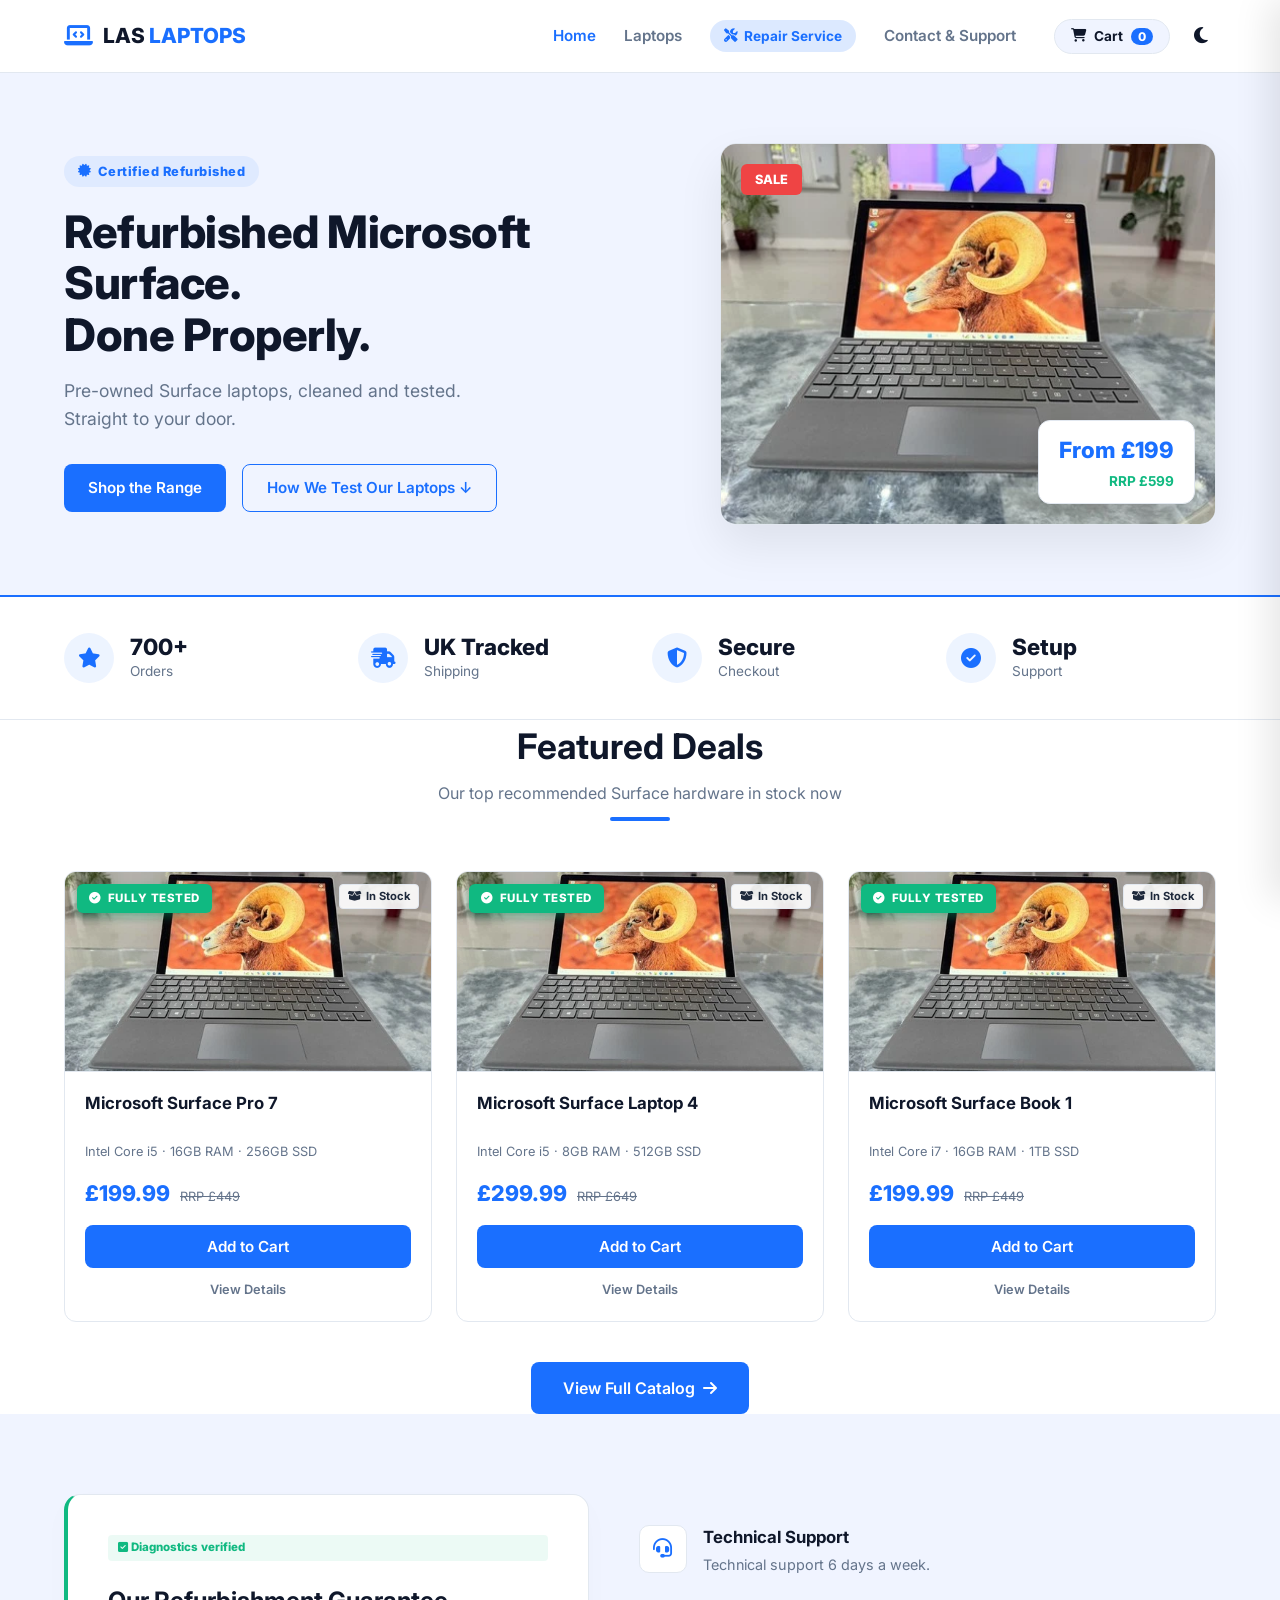
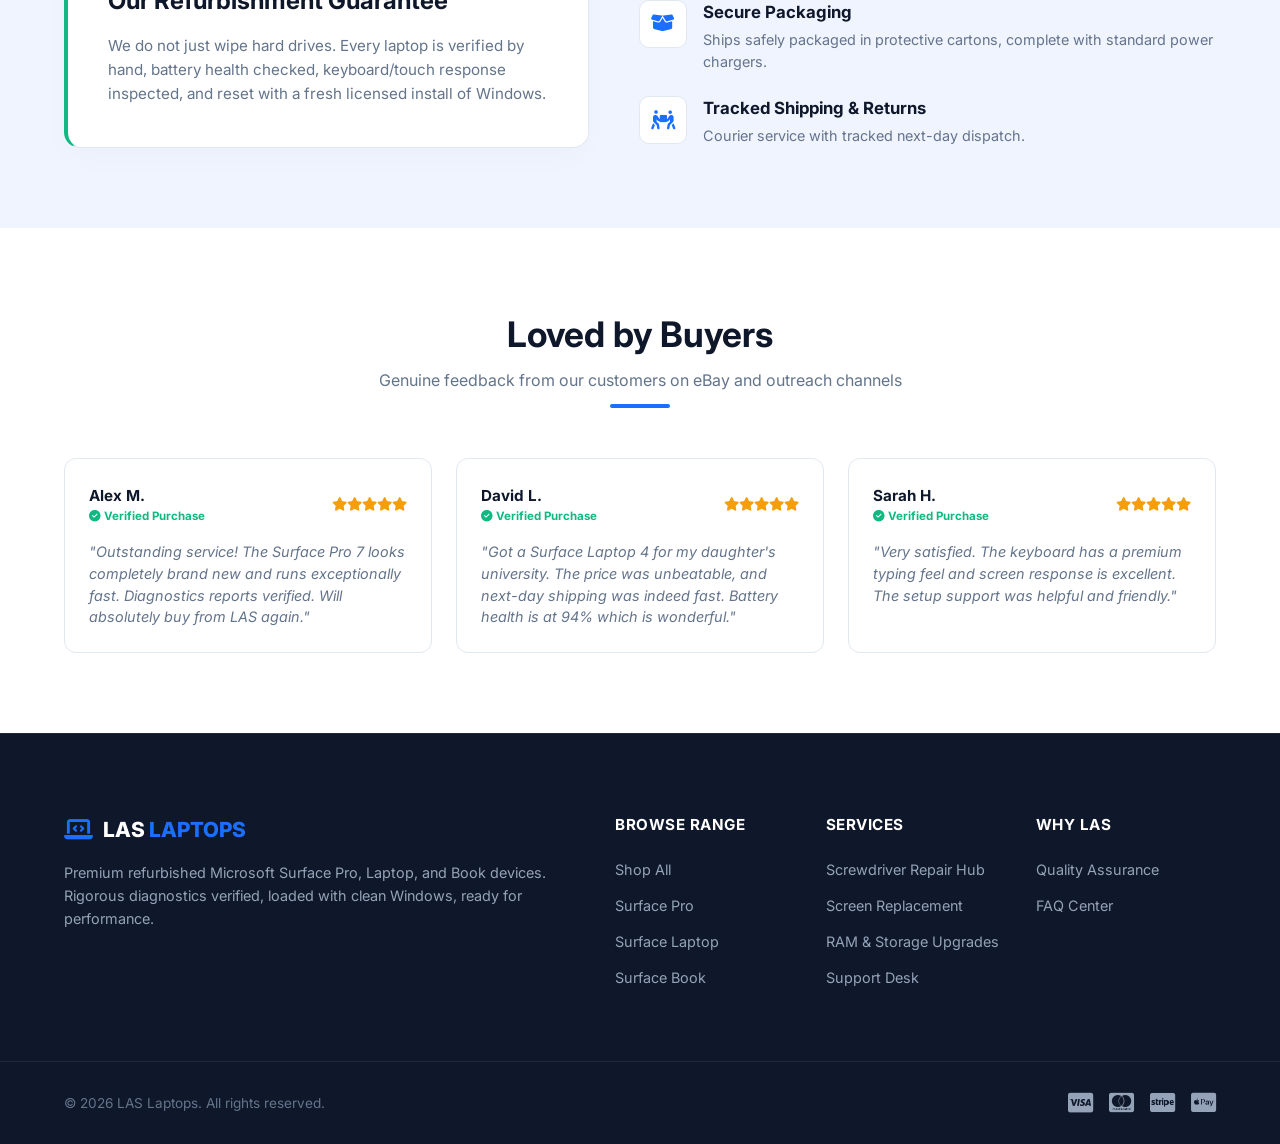
==== commit ef05feba: "Diversify featured products on homepage with different categories (Pro, Laptop, Book) to display uni" ====
--- a/index.html
+++ b/index.html
@@ -137,44 +137,44 @@
                 </div>
             </div>
     
-            <div class="product-card" data-category="pro" data-ram-type="16gb" data-storage-type="256gb" data-cpu-type="i5">
+            <div class="product-card" data-category="laptop" data-ram-type="8gb" data-storage-type="512gb" data-cpu-type="i5">
                 <div class="card-image-wrapper" onclick="this.closest('.product-card').querySelector('.view-details-link').click();" style="cursor: pointer;">
                     <span class="condition-badge excellent"><i class="fa-solid fa-circle-check"></i> Fully Tested</span>
                     <span class="stock-badge"><i class="fa-solid fa-box-open"></i> In Stock</span>
-                    <img src="https://i.ebayimg.com/images/g/-NMAAeSwVqBqCMZA/s-l500.webp" alt="Microsoft Surface Pro 7 image" class="card-img" onerror="this.src='laptop.jpg'">
+                    <img src="https://i.ebayimg.com/images/g/hr8AAeSwRFpo~rTs/s-l500.webp" alt="Microsoft Surface Laptop 4 image" class="card-img" onerror="this.src='laptop.jpg'">
                     <div class="zoom-overlay"><i class="fa-solid fa-magnifying-glass-plus"></i> View Details</div>
                 </div>
                 <div class="card-body">
-                    <h3 class="card-title">Microsoft Surface Pro 7</h3>
-                    <div class="card-specs-summary">Intel Core i5 &middot; 16GB RAM &middot; 256GB SSD</div>
+                    <h3 class="card-title">Microsoft Surface Laptop 4</h3>
+                    <div class="card-specs-summary">Intel Core i5 &middot; 8GB RAM &middot; 512GB SSD</div>
                     <div class="price-row">
                         <span class="price-val">£299.99</span>
                         <span class="price-rrp">RRP £649</span>
                     </div>
                     <div class="card-actions">
-                        <button class="add-to-cart-btn btn btn-primary" data-id="8833012" data-title="Microsoft Surface Pro 7" data-price="£299.99" data-image="https://i.ebayimg.com/images/g/-NMAAeSwVqBqCMZA/s-l500.webp">Add to Cart</button>
-                        <button class="view-details-link" data-title="Microsoft Surface Pro 7" data-cpu="Intel Core i5" data-ram="16GB RAM" data-storage="256GB SSD" data-condition="Fully Tested &amp; Diagnostic Cleaned" data-price="£299.99" data-rrp="£649" data-image="https://i.ebayimg.com/images/g/-NMAAeSwVqBqCMZA/s-l500.webp">View Details</button>
+                        <button class="add-to-cart-btn btn btn-primary" data-id="47392548" data-title="Microsoft Surface Laptop 4" data-price="£299.99" data-image="https://i.ebayimg.com/images/g/hr8AAeSwRFpo~rTs/s-l500.webp">Add to Cart</button>
+                        <button class="view-details-link" data-title="Microsoft Surface Laptop 4" data-cpu="Intel Core i5" data-ram="8GB RAM" data-storage="512GB SSD" data-condition="Fully Tested &amp; Diagnostic Cleaned" data-price="£299.99" data-rrp="£649" data-image="https://i.ebayimg.com/images/g/hr8AAeSwRFpo~rTs/s-l500.webp">View Details</button>
                     </div>
                 </div>
             </div>
     
-            <div class="product-card" data-category="pro" data-ram-type="8gb" data-storage-type="256gb" data-cpu-type="i5">
+            <div class="product-card" data-category="book" data-ram-type="16gb" data-storage-type="1tb" data-cpu-type="i7">
                 <div class="card-image-wrapper" onclick="this.closest('.product-card').querySelector('.view-details-link').click();" style="cursor: pointer;">
                     <span class="condition-badge excellent"><i class="fa-solid fa-circle-check"></i> Fully Tested</span>
                     <span class="stock-badge"><i class="fa-solid fa-box-open"></i> In Stock</span>
-                    <img src="https://i.ebayimg.com/images/g/E4QAAeSwcnFp48Qd/s-l500.webp" alt="Microsoft Surface Pro 7 Plus image" class="card-img" onerror="this.src='laptop.jpg'">
+                    <img src="https://i.ebayimg.com/images/g/1fsAAeSwytJproLK/s-l500.webp" alt="Microsoft Surface Book 1 image" class="card-img" onerror="this.src='laptop.jpg'">
                     <div class="zoom-overlay"><i class="fa-solid fa-magnifying-glass-plus"></i> View Details</div>
                 </div>
                 <div class="card-body">
-                    <h3 class="card-title">Microsoft Surface Pro 7 Plus</h3>
-                    <div class="card-specs-summary">Intel Core i5 &middot; 8GB RAM &middot; 256GB SSD</div>
+                    <h3 class="card-title">Microsoft Surface Book 1</h3>
+                    <div class="card-specs-summary">Intel Core i7 &middot; 16GB RAM &middot; 1TB SSD</div>
                     <div class="price-row">
                         <span class="price-val">£199.99</span>
                         <span class="price-rrp">RRP £449</span>
                     </div>
                     <div class="card-actions">
-                        <button class="add-to-cart-btn btn btn-primary" data-id="21987517" data-title="Microsoft Surface Pro 7 Plus" data-price="£199.99" data-image="https://i.ebayimg.com/images/g/E4QAAeSwcnFp48Qd/s-l500.webp">Add to Cart</button>
-                        <button class="view-details-link" data-title="Microsoft Surface Pro 7 Plus" data-cpu="Intel Core i5" data-ram="8GB RAM" data-storage="256GB SSD" data-condition="Fully Tested &amp; Diagnostic Cleaned" data-price="£199.99" data-rrp="£449" data-image="https://i.ebayimg.com/images/g/E4QAAeSwcnFp48Qd/s-l500.webp">View Details</button>
+                        <button class="add-to-cart-btn btn btn-primary" data-id="9056111" data-title="Microsoft Surface Book 1" data-price="£199.99" data-image="https://i.ebayimg.com/images/g/1fsAAeSwytJproLK/s-l500.webp">Add to Cart</button>
+                        <button class="view-details-link" data-title="Microsoft Surface Book 1" data-cpu="Intel Core i7" data-ram="16GB RAM" data-storage="1TB SSD" data-condition="Fully Tested &amp; Diagnostic Cleaned" data-price="£199.99" data-rrp="£449" data-image="https://i.ebayimg.com/images/g/1fsAAeSwytJproLK/s-l500.webp">View Details</button>
                     </div>
                 </div>
             </div>
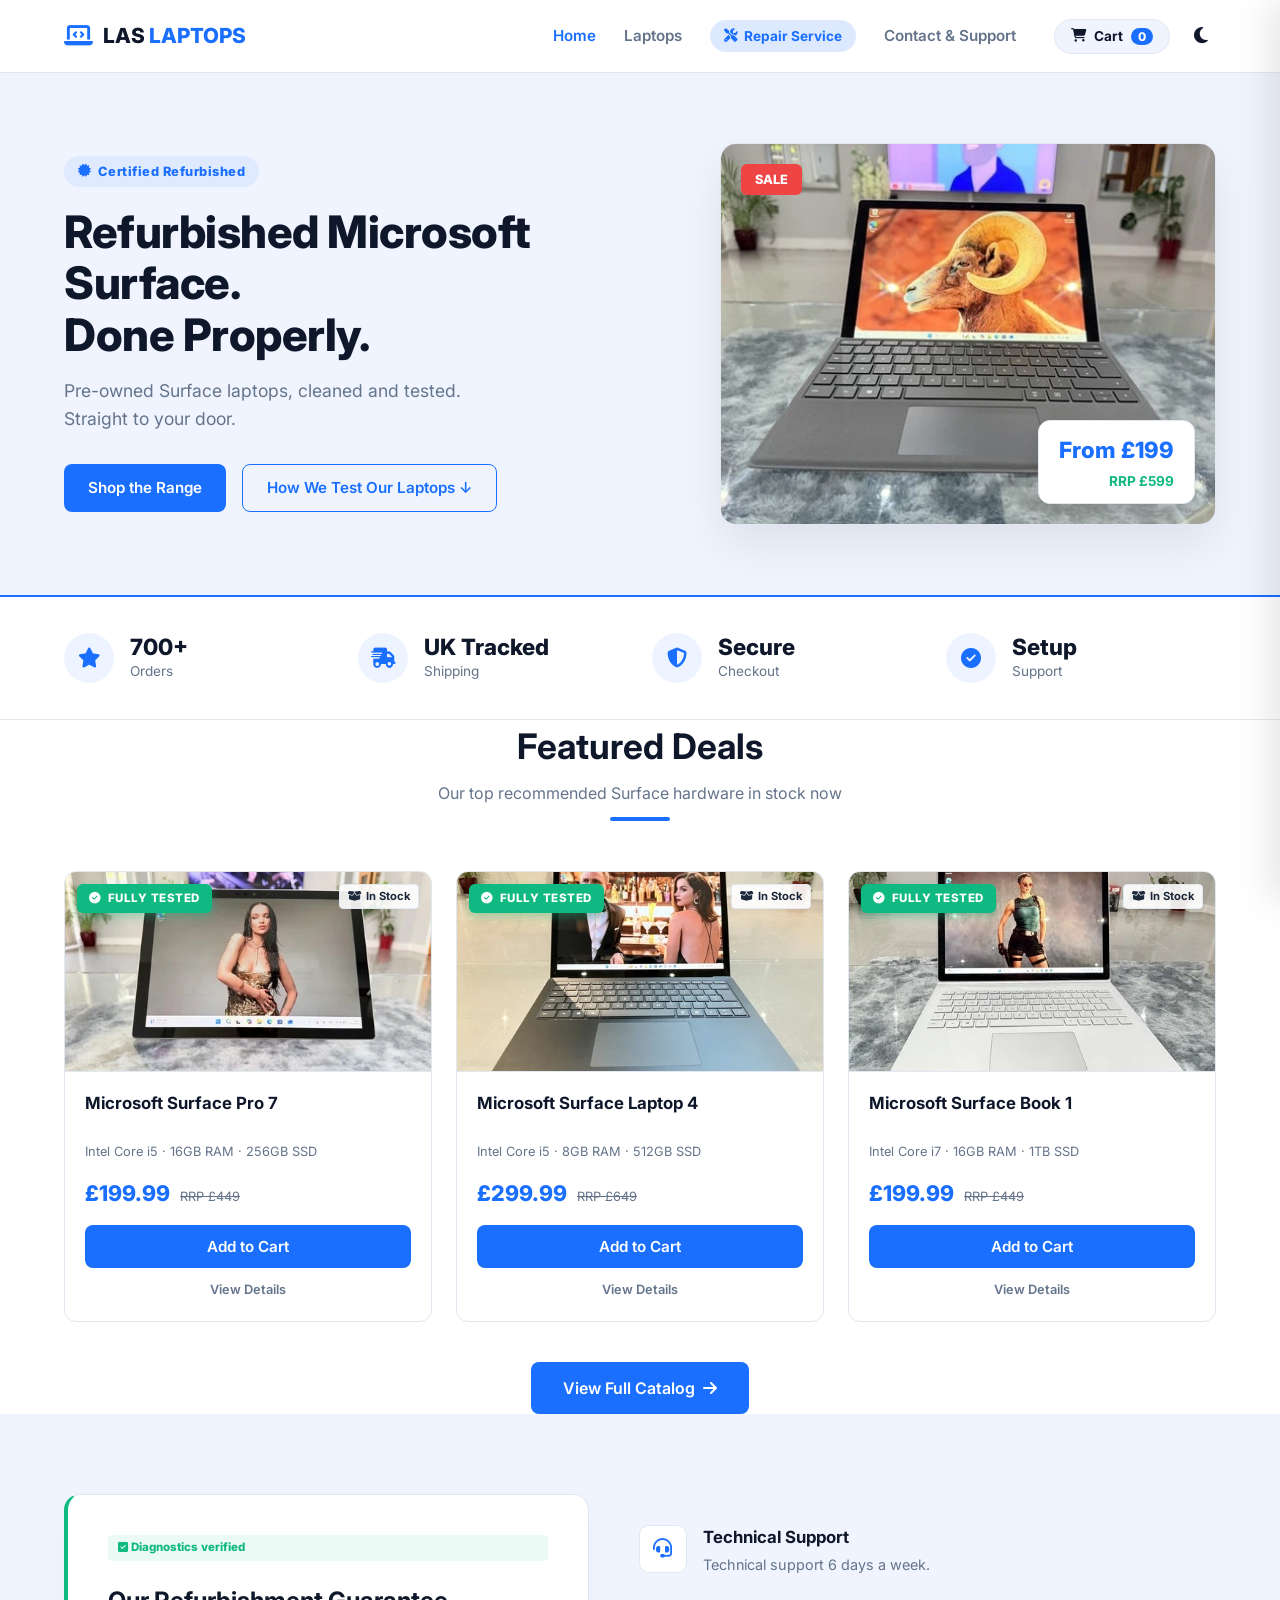
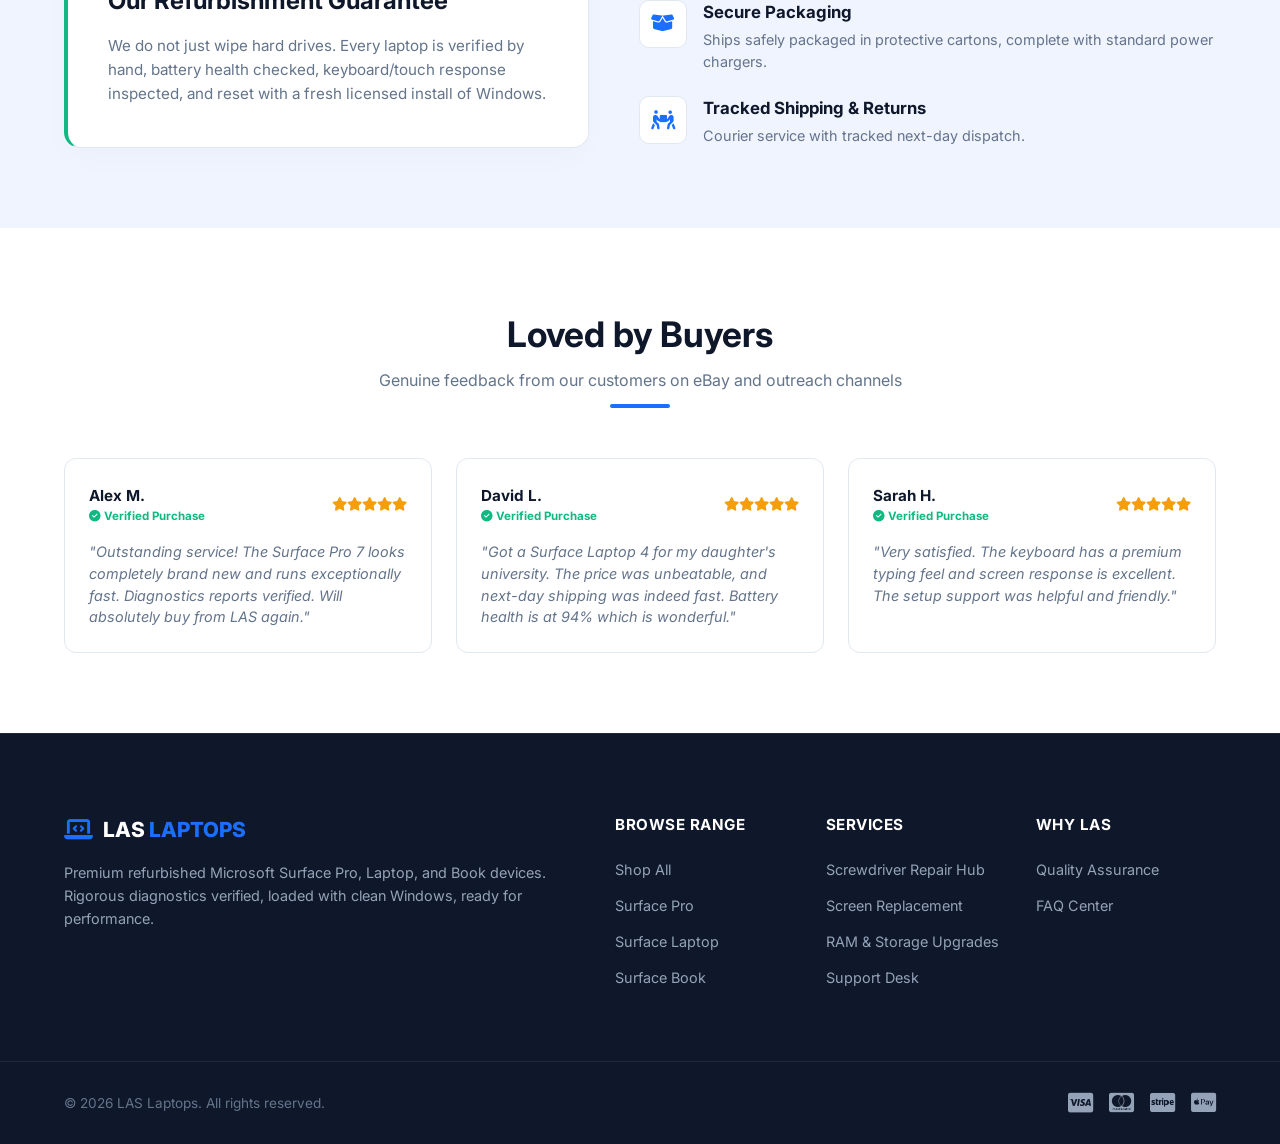
==== commit 99240595: "Download product images locally to prevent desktop adblocker/privacy blocks on eBay CDN" ====
--- a/index.html
+++ b/index.html
@@ -120,7 +120,7 @@
                 <div class="card-image-wrapper" onclick="this.closest('.product-card').querySelector('.view-details-link').click();" style="cursor: pointer;">
                     <span class="condition-badge excellent"><i class="fa-solid fa-circle-check"></i> Fully Tested</span>
                     <span class="stock-badge"><i class="fa-solid fa-box-open"></i> In Stock</span>
-                    <img src="https://i.ebayimg.com/images/g/8-EAAeSwCmBqEbI5/s-l500.webp" alt="Microsoft Surface Pro 7 image" class="card-img" onerror="this.src='laptop.jpg'">
+                    <img src="images/product_63972542.webp" alt="Microsoft Surface Pro 7 image" class="card-img" onerror="this.src='laptop.jpg'">
                     <div class="zoom-overlay"><i class="fa-solid fa-magnifying-glass-plus"></i> View Details</div>
                 </div>
                 <div class="card-body">
@@ -131,8 +131,8 @@
                         <span class="price-rrp">RRP £449</span>
                     </div>
                     <div class="card-actions">
-                        <button class="add-to-cart-btn btn btn-primary" data-id="63972542" data-title="Microsoft Surface Pro 7" data-price="£199.99" data-image="https://i.ebayimg.com/images/g/8-EAAeSwCmBqEbI5/s-l500.webp">Add to Cart</button>
-                        <button class="view-details-link" data-title="Microsoft Surface Pro 7" data-cpu="Intel Core i5" data-ram="16GB RAM" data-storage="256GB SSD" data-condition="Fully Tested &amp; Diagnostic Cleaned" data-price="£199.99" data-rrp="£449" data-image="https://i.ebayimg.com/images/g/8-EAAeSwCmBqEbI5/s-l500.webp">View Details</button>
+                        <button class="add-to-cart-btn btn btn-primary" data-id="63972542" data-title="Microsoft Surface Pro 7" data-price="£199.99" data-image="images/product_63972542.webp">Add to Cart</button>
+                        <button class="view-details-link" data-title="Microsoft Surface Pro 7" data-cpu="Intel Core i5" data-ram="16GB RAM" data-storage="256GB SSD" data-condition="Fully Tested &amp; Diagnostic Cleaned" data-price="£199.99" data-rrp="£449" data-image="images/product_63972542.webp">View Details</button>
                     </div>
                 </div>
             </div>
@@ -141,7 +141,7 @@
                 <div class="card-image-wrapper" onclick="this.closest('.product-card').querySelector('.view-details-link').click();" style="cursor: pointer;">
                     <span class="condition-badge excellent"><i class="fa-solid fa-circle-check"></i> Fully Tested</span>
                     <span class="stock-badge"><i class="fa-solid fa-box-open"></i> In Stock</span>
-                    <img src="https://i.ebayimg.com/images/g/hr8AAeSwRFpo~rTs/s-l500.webp" alt="Microsoft Surface Laptop 4 image" class="card-img" onerror="this.src='laptop.jpg'">
+                    <img src="images/product_47392548.webp" alt="Microsoft Surface Laptop 4 image" class="card-img" onerror="this.src='laptop.jpg'">
                     <div class="zoom-overlay"><i class="fa-solid fa-magnifying-glass-plus"></i> View Details</div>
                 </div>
                 <div class="card-body">
@@ -152,8 +152,8 @@
                         <span class="price-rrp">RRP £649</span>
                     </div>
                     <div class="card-actions">
-                        <button class="add-to-cart-btn btn btn-primary" data-id="47392548" data-title="Microsoft Surface Laptop 4" data-price="£299.99" data-image="https://i.ebayimg.com/images/g/hr8AAeSwRFpo~rTs/s-l500.webp">Add to Cart</button>
-                        <button class="view-details-link" data-title="Microsoft Surface Laptop 4" data-cpu="Intel Core i5" data-ram="8GB RAM" data-storage="512GB SSD" data-condition="Fully Tested &amp; Diagnostic Cleaned" data-price="£299.99" data-rrp="£649" data-image="https://i.ebayimg.com/images/g/hr8AAeSwRFpo~rTs/s-l500.webp">View Details</button>
+                        <button class="add-to-cart-btn btn btn-primary" data-id="47392548" data-title="Microsoft Surface Laptop 4" data-price="£299.99" data-image="images/product_47392548.webp">Add to Cart</button>
+                        <button class="view-details-link" data-title="Microsoft Surface Laptop 4" data-cpu="Intel Core i5" data-ram="8GB RAM" data-storage="512GB SSD" data-condition="Fully Tested &amp; Diagnostic Cleaned" data-price="£299.99" data-rrp="£649" data-image="images/product_47392548.webp">View Details</button>
                     </div>
                 </div>
             </div>
@@ -162,7 +162,7 @@
                 <div class="card-image-wrapper" onclick="this.closest('.product-card').querySelector('.view-details-link').click();" style="cursor: pointer;">
                     <span class="condition-badge excellent"><i class="fa-solid fa-circle-check"></i> Fully Tested</span>
                     <span class="stock-badge"><i class="fa-solid fa-box-open"></i> In Stock</span>
-                    <img src="https://i.ebayimg.com/images/g/1fsAAeSwytJproLK/s-l500.webp" alt="Microsoft Surface Book 1 image" class="card-img" onerror="this.src='laptop.jpg'">
+                    <img src="images/product_9056111.webp" alt="Microsoft Surface Book 1 image" class="card-img" onerror="this.src='laptop.jpg'">
                     <div class="zoom-overlay"><i class="fa-solid fa-magnifying-glass-plus"></i> View Details</div>
                 </div>
                 <div class="card-body">
@@ -173,8 +173,8 @@
                         <span class="price-rrp">RRP £449</span>
                     </div>
                     <div class="card-actions">
-                        <button class="add-to-cart-btn btn btn-primary" data-id="9056111" data-title="Microsoft Surface Book 1" data-price="£199.99" data-image="https://i.ebayimg.com/images/g/1fsAAeSwytJproLK/s-l500.webp">Add to Cart</button>
-                        <button class="view-details-link" data-title="Microsoft Surface Book 1" data-cpu="Intel Core i7" data-ram="16GB RAM" data-storage="1TB SSD" data-condition="Fully Tested &amp; Diagnostic Cleaned" data-price="£199.99" data-rrp="£449" data-image="https://i.ebayimg.com/images/g/1fsAAeSwytJproLK/s-l500.webp">View Details</button>
+                        <button class="add-to-cart-btn btn btn-primary" data-id="9056111" data-title="Microsoft Surface Book 1" data-price="£199.99" data-image="images/product_9056111.webp">Add to Cart</button>
+                        <button class="view-details-link" data-title="Microsoft Surface Book 1" data-cpu="Intel Core i7" data-ram="16GB RAM" data-storage="1TB SSD" data-condition="Fully Tested &amp; Diagnostic Cleaned" data-price="£199.99" data-rrp="£449" data-image="images/product_9056111.webp">View Details</button>
                     </div>
                 </div>
             </div>
